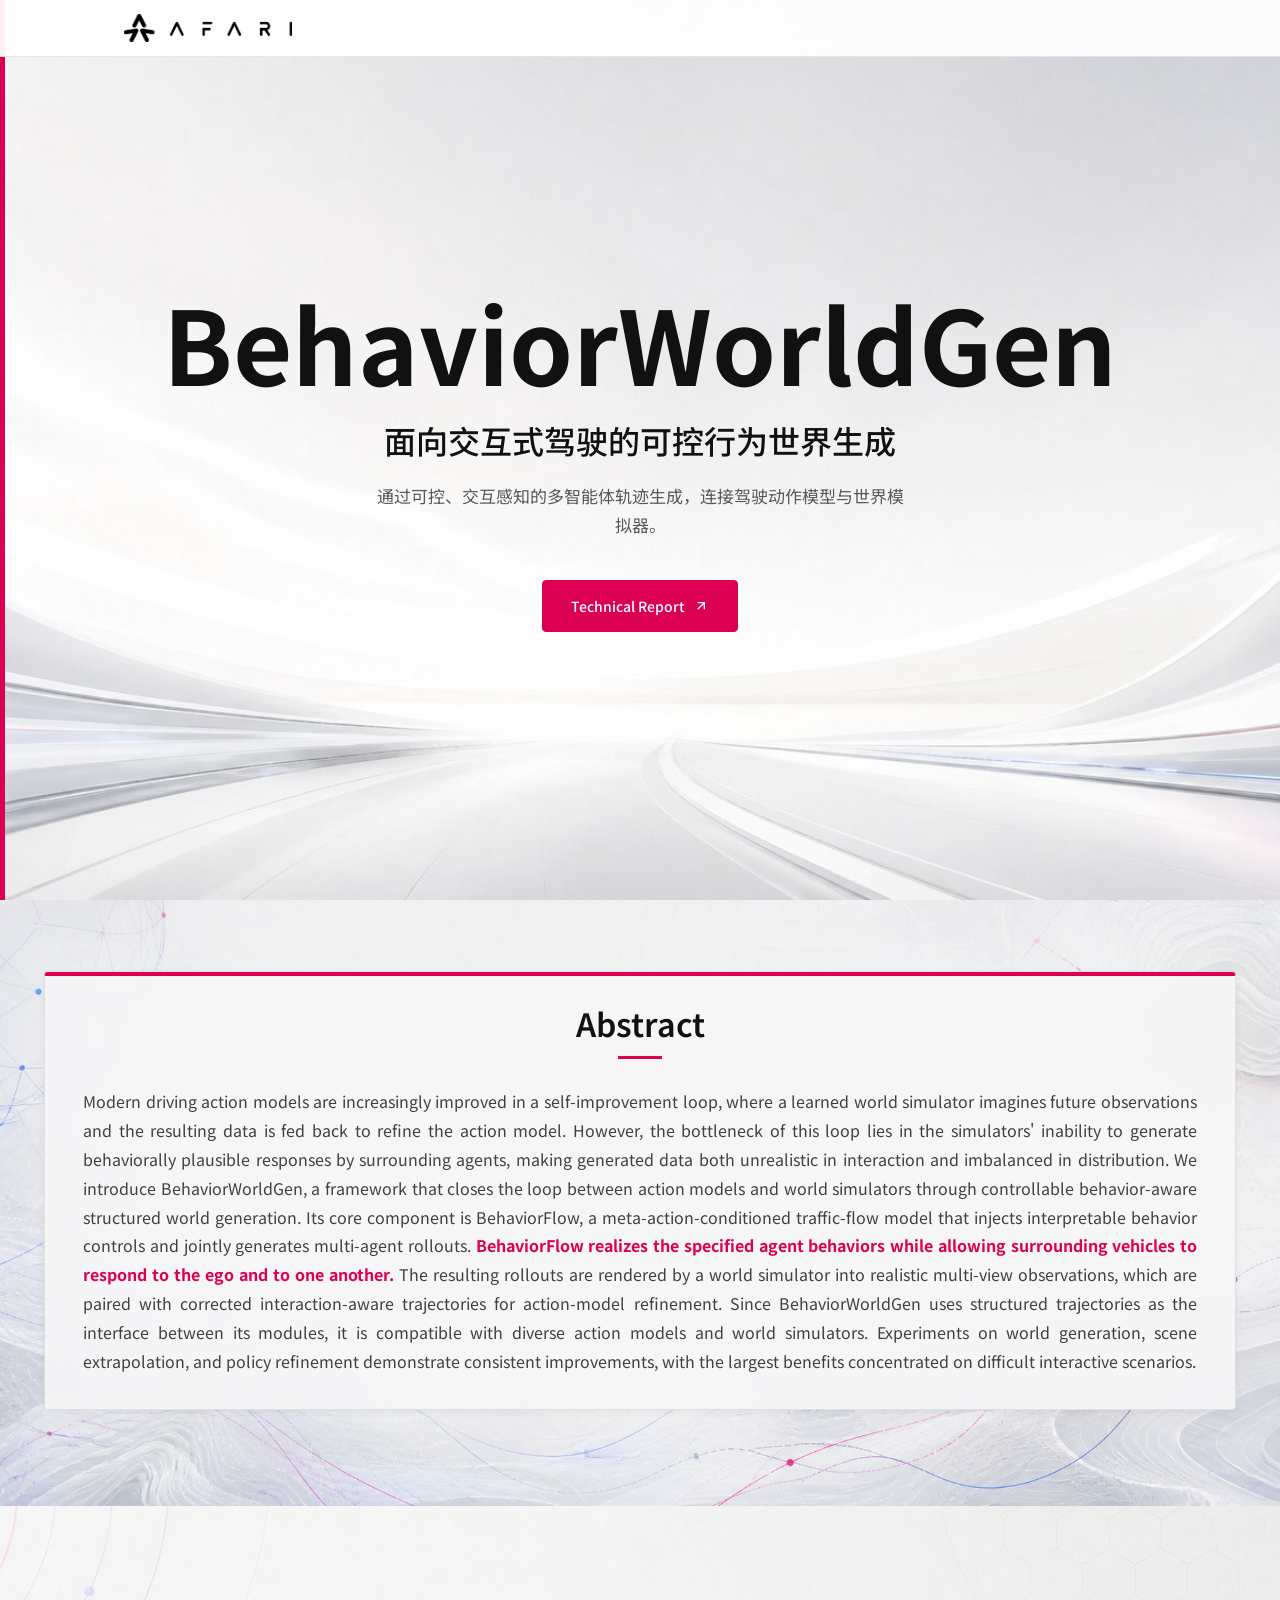
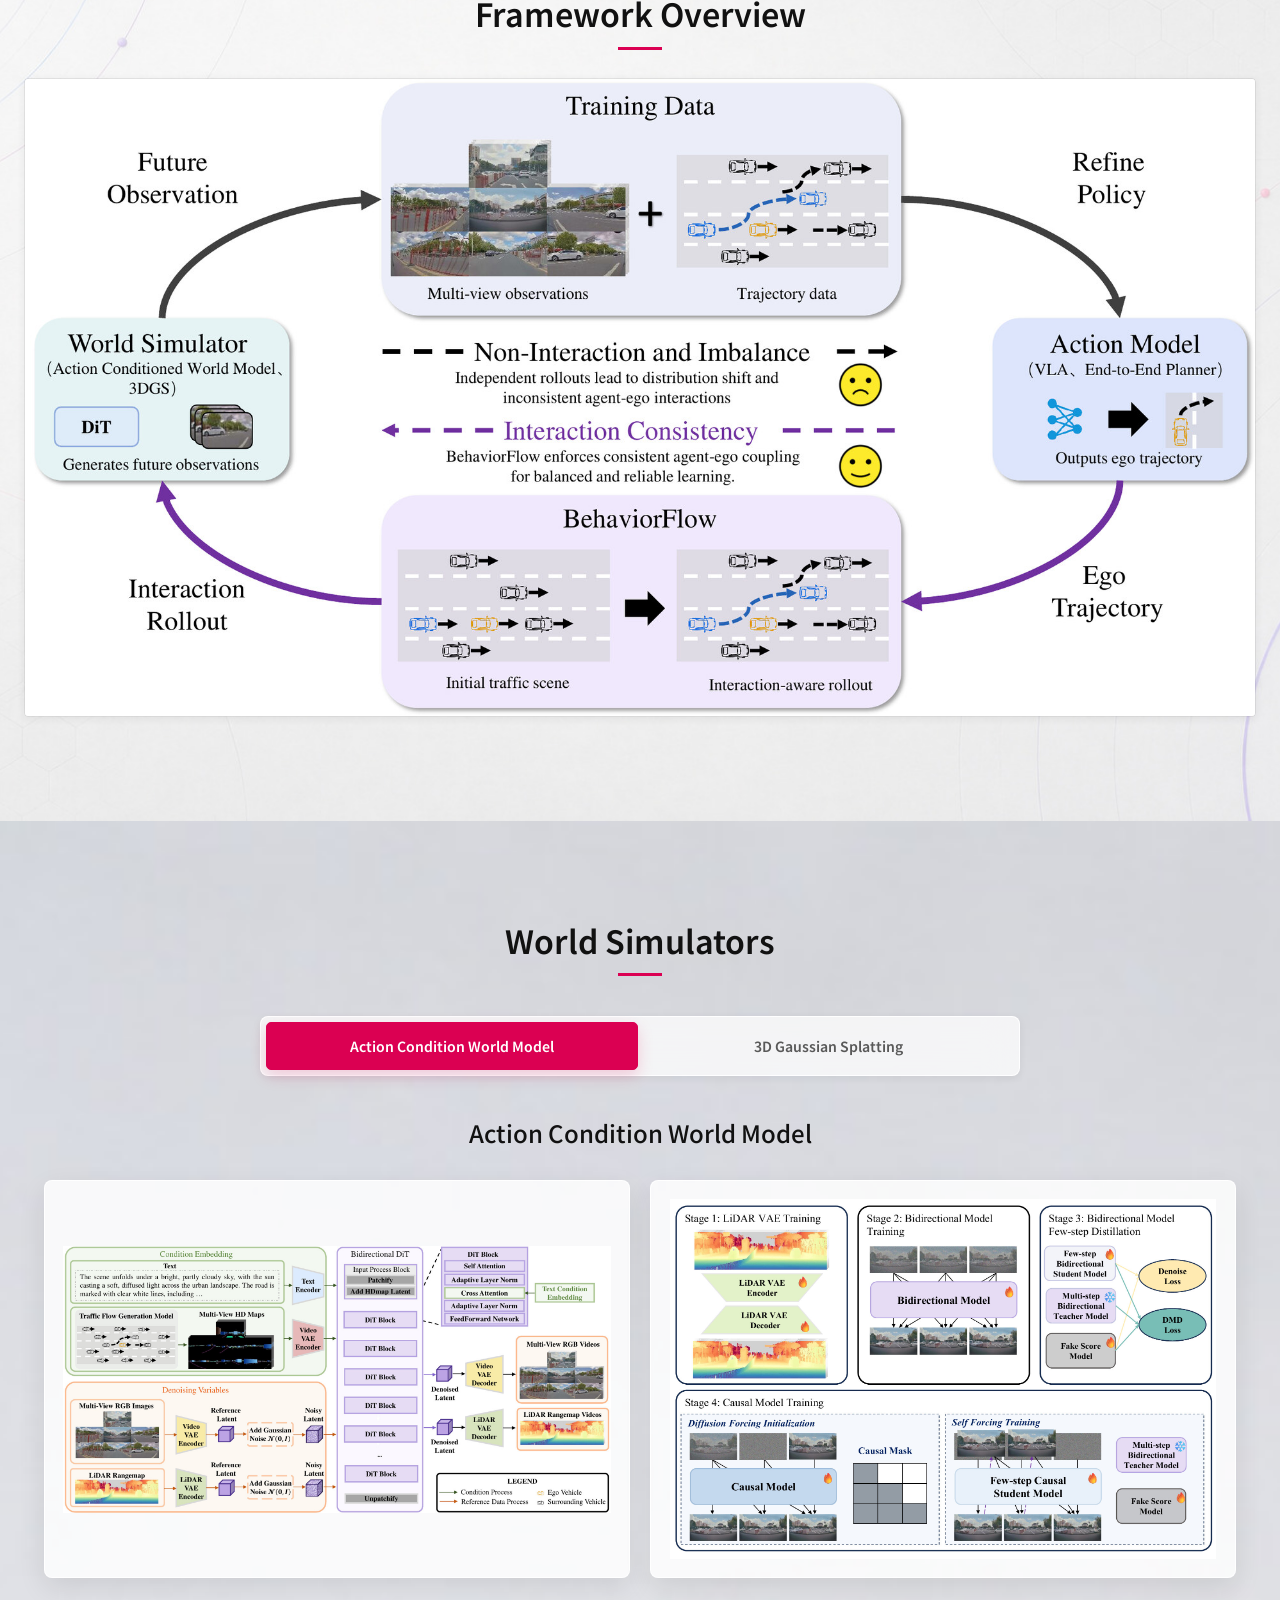
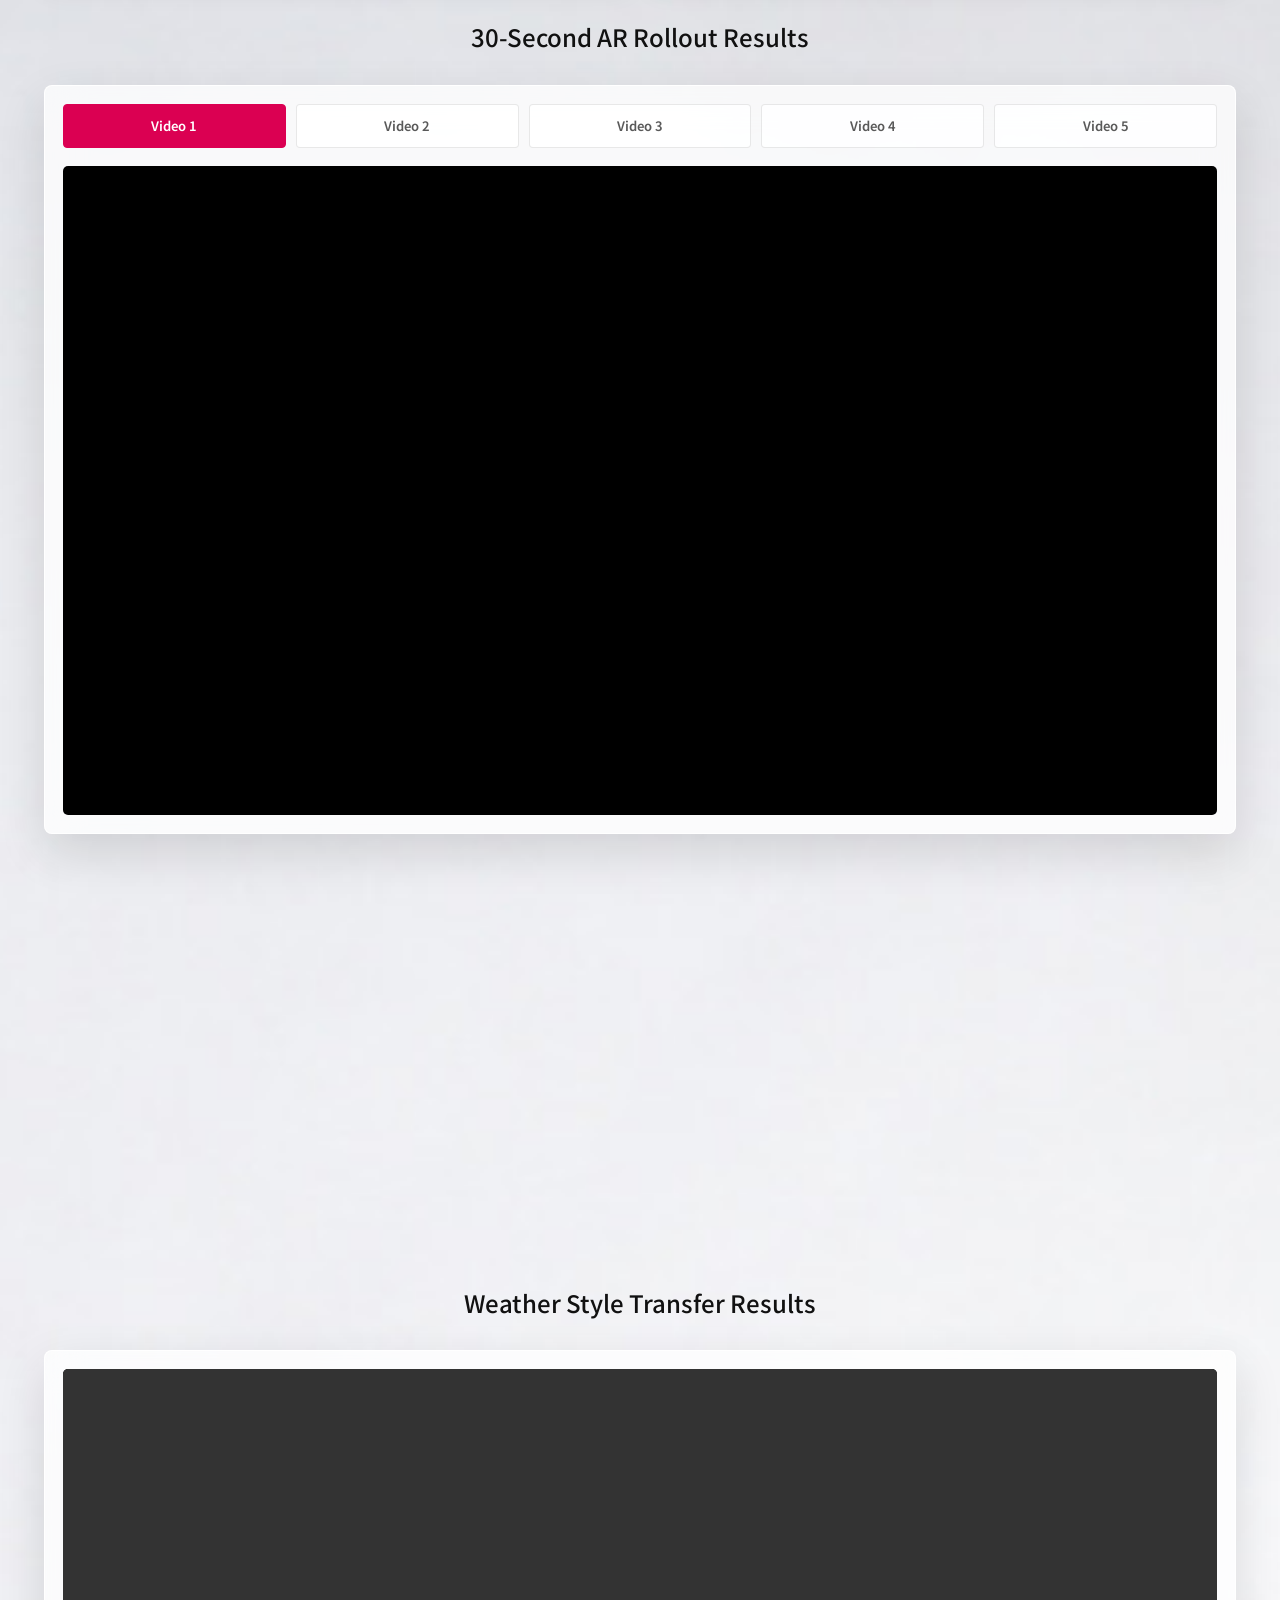
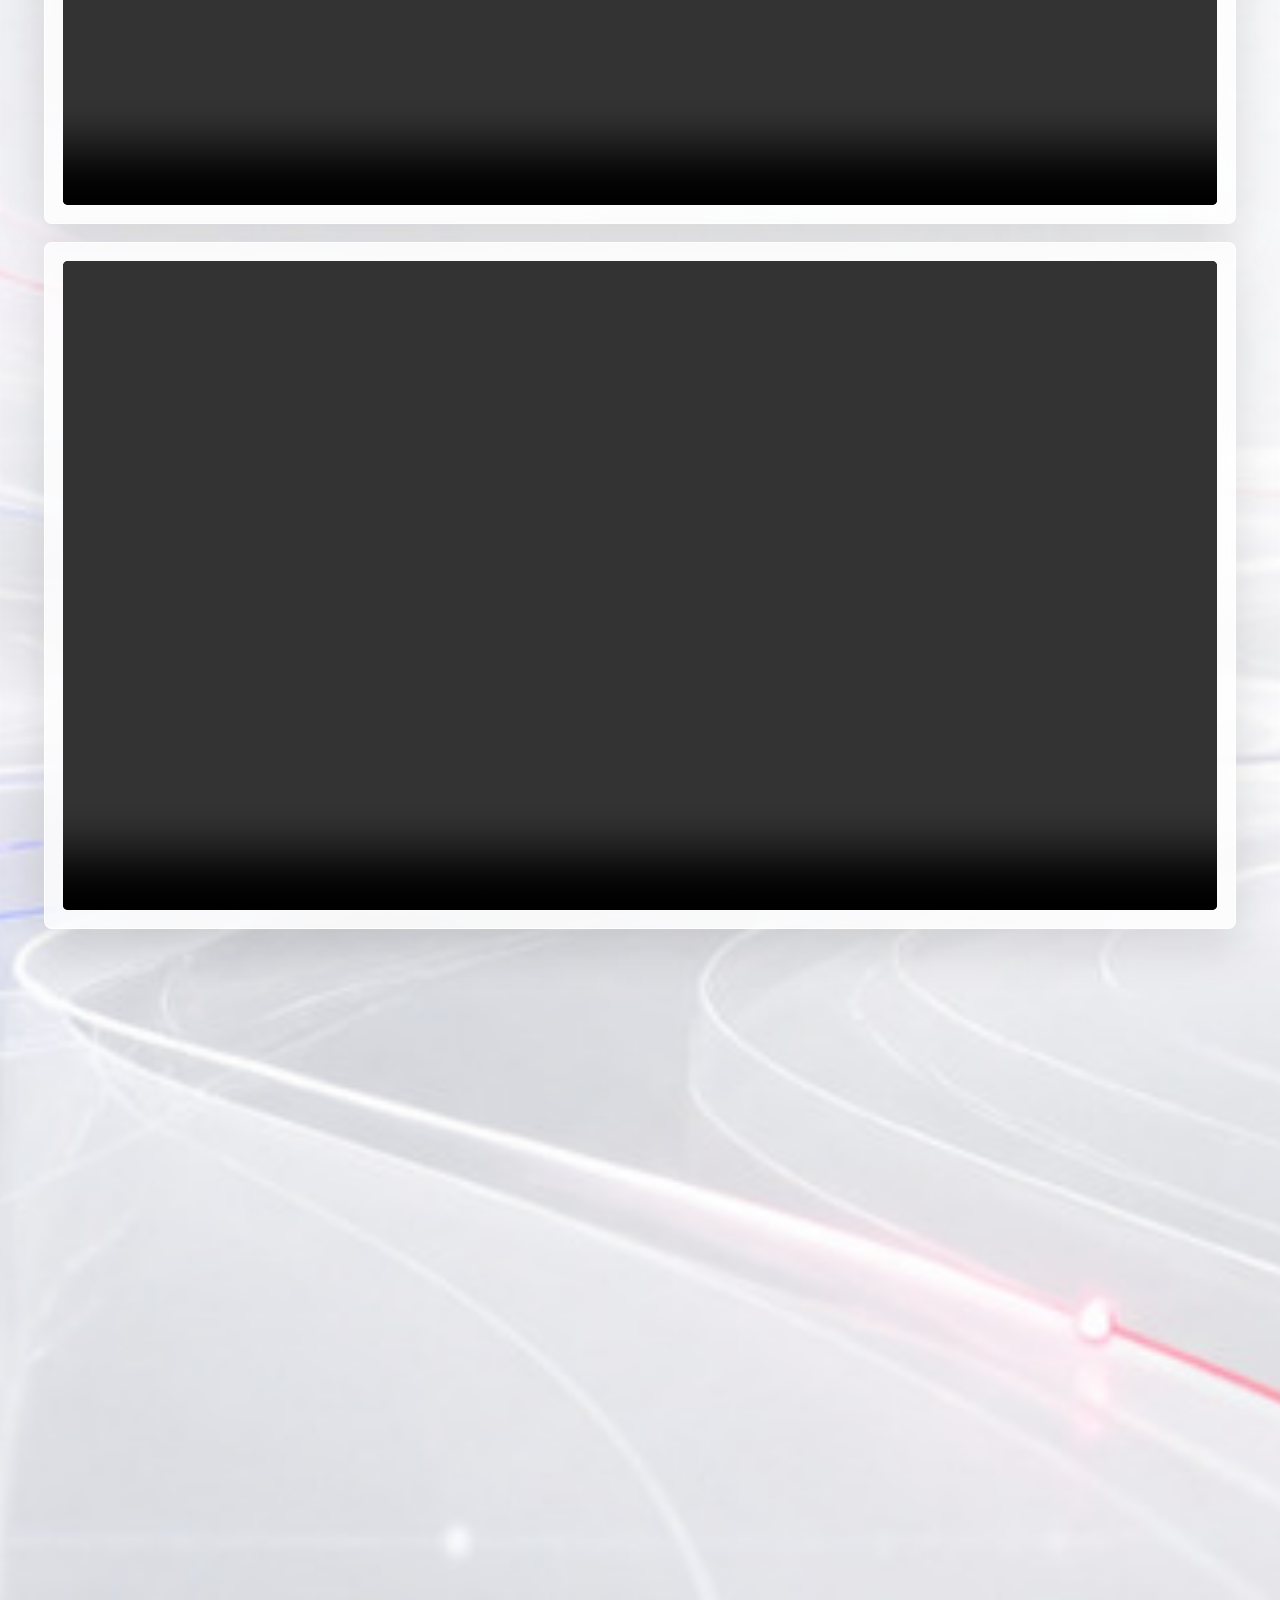
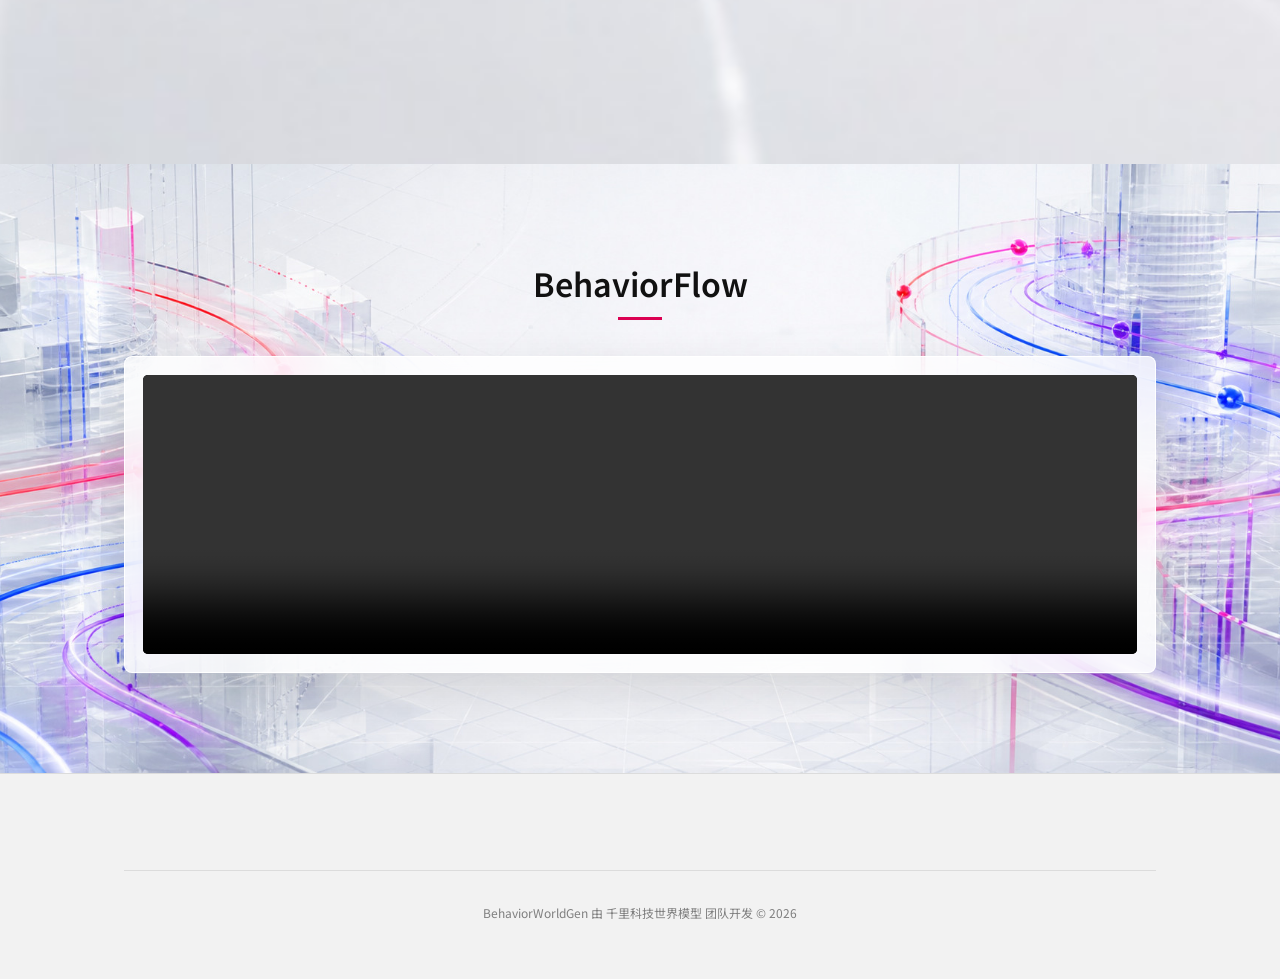
==== index.html @ 7be60e99 "first commit" ====
<!DOCTYPE html>
<html lang="zh-CN">
<head>
    <meta charset="UTF-8">
    <meta name="viewport" content="width=device-width, initial-scale=1.0">
    <title>BehaviorWorldGen - 面向交互式驾驶的可控行为世界生成</title>
    <link rel="icon" type="image/png" href="img/shared/afari-logo.png">
    <link rel="preconnect" href="https://fonts.googleapis.com">
    <link rel="preconnect" href="https://fonts.gstatic.com" crossorigin>
    <link href="https://fonts.googleapis.com/css2?family=Noto+Sans+SC:wght@300;400;500;600;700&family=SF+Pro+Display:wght@300;400;500;600;700&display=swap" rel="stylesheet">
    <link rel="stylesheet" href="css/style.css">
</head>
<body>
    <div data-include="sections/navigation.html"></div>
    <div data-include="sections/behavior-world-gen.html"></div>
    <div data-include="sections/abstract.html"></div>
    <div data-include="sections/framework-overview.html"></div>
    <div data-include="sections/world-simulators.html"></div>
    <div data-include="sections/behavior-flow.html"></div>
    <div data-include="sections/footer.html"></div>

    <script src="js/main.js"></script>
</body>
</html>
---- css/style.css ----
/* ===== CSS Variables ===== */
        :root {
            --bg-primary: #ffffff;
            --bg-secondary: #f7f7f8;
            --bg-tertiary: #f2f2f2;
            --bg-card: #ffffff;
            --bg-elevated: #e7e6e6;
            --text-primary: #111111;
            --text-secondary: #595959;
            --text-tertiary: #7f7f7f;
            --accent: #db0052;
            --accent-light: #fd025c;
            --accent-subtle: rgba(219, 0, 82, 0.09);
            --gradient-accent: linear-gradient(135deg, #db0052 0%, #8305a6 55%, #0052db 100%);
            --gradient-glow: radial-gradient(600px circle at var(--mouse-x, 50%) var(--mouse-y, 50%), rgba(219, 0, 82, 0.07), transparent 42%);
            --border-subtle: rgba(0, 0, 0, 0.09);
            --border-light: rgba(219, 0, 82, 0.32);
            --shadow-sm: 0 2px 8px rgba(0, 0, 0, 0.06);
            --shadow-md: 0 10px 28px rgba(0, 0, 0, 0.09);
            --shadow-lg: 0 18px 48px rgba(0, 0, 0, 0.12);
            --shadow-glow: 0 0 48px rgba(219, 0, 82, 0.1);
            --font-cn: "Microsoft YaHei", "微软雅黑", "Noto Sans SC", "PingFang SC", sans-serif;
            --font-en: "Microsoft YaHei", "微软雅黑", "Noto Sans SC", Arial, sans-serif;
            --ease-out-expo: cubic-bezier(0.16, 1, 0.3, 1);
            --ease-out-quart: cubic-bezier(0.25, 1, 0.5, 1);
        }

        /* ===== Reset & Base ===== */
        *, *::before, *::after {
            margin: 0;
            padding: 0;
            box-sizing: border-box;
        }

        html {
            scroll-behavior: smooth;
            -webkit-font-smoothing: antialiased;
            -moz-osx-font-smoothing: grayscale;
        }

        body {
            font-family: var(--font-cn);
            background: var(--bg-primary);
            color: var(--text-primary);
            line-height: 1.6;
            overflow-x: hidden;
            min-height: 100vh;
        }

        ::selection {
            background: rgba(219, 0, 82, 0.18);
            color: #111111;
        }

        .container {
            max-width: 1080px;
            margin: 0 auto;
            padding: 0 24px;
        }

        /* ===== Typography ===== */
        h1, h2, h3, h4 {
            font-family: var(--font-en);
            font-weight: 600;
            letter-spacing: 0;
        }

        /* ===== Navigation ===== */
        nav {
            position: fixed;
            top: 0;
            left: 0;
            right: 0;
            z-index: 1000;
            padding: 14px 0;
            background: rgba(255, 255, 255, 0.92);
            backdrop-filter: blur(40px) saturate(180%);
            -webkit-backdrop-filter: blur(40px) saturate(180%);
            border-bottom: 1px solid var(--border-subtle);
            transition: all 0.4s var(--ease-out-expo);
        }

        nav .container {
            display: flex;
            justify-content: space-between;
            align-items: center;
        }

        .logo {
            display: flex;
            align-items: center;
        }

        .logo img {
            height: 28px;
            width: auto;
            display: block;
            filter: none;
        }

        .nav-links {
            display: flex;
            gap: 36px;
            list-style: none;
        }

        .nav-links a {
            color: var(--text-secondary);
            text-decoration: none;
            font-size: 13px;
            font-weight: 400;
            transition: all 0.3s ease;
            position: relative;
        }

        .nav-links a::after {
            content: '';
            position: absolute;
            bottom: -4px;
            left: 0;
            width: 0;
            height: 1px;
            background: var(--accent-light);
            transition: width 0.3s var(--ease-out-expo);
        }

        .nav-links a:hover {
            color: var(--text-primary);
        }

        .nav-links a:hover::after {
            width: 100%;
        }

        /* ===== Hero Section ===== */
        .hero {
            min-height: 100vh;
            display: flex;
            flex-direction: column;
            justify-content: center;
            align-items: center;
            text-align: center;
            padding: 100px 24px 80px;
            position: relative;
            overflow: hidden;
            background-color: #f7f7f8;
            background-image: url("../img/background/behavior-world-gen-bg-v2.jpg");
            background-repeat: no-repeat;
            background-position: center center;
            background-size: cover;
        }

        .hero::before {
            content: '';
            position: absolute;
            top: 0;
            left: 0;
            right: 0;
            bottom: 0;
            background: linear-gradient(90deg, #db0052 0 5px, transparent 5px);
            pointer-events: none;
        }

        .hero-content {
            position: relative;
            z-index: 1;
            max-width: min(1180px, 100%);
        }

        .hero-badge {
            display: inline-flex;
            align-items: center;
            gap: 8px;
            padding: 6px 14px;
            background: var(--bg-elevated);
            border: 1px solid var(--border-subtle);
            border-radius: 50px;
            font-size: 12px;
            color: var(--text-secondary);
            margin-bottom: 32px;
            opacity: 0;
            transform: translateY(20px);
            animation: heroFadeIn 0.8s var(--ease-out-expo) 0.1s forwards;
        }

        .hero-badge .dot {
            width: 6px;
            height: 6px;
            background: linear-gradient(135deg, #34c759, #30d158);
            border-radius: 50%;
        }

        .hero h1 {
            font-size: clamp(28px, 8vw, 104px);
            font-weight: 700;
            letter-spacing: 0;
            line-height: 1.05;
            margin-bottom: 20px;
            white-space: nowrap;
            color: #111111;
            opacity: 0;
            transform: translateY(30px);
            animation: heroFadeIn 0.9s var(--ease-out-expo) 0.2s forwards;
        }

        .hero .subtitle {
            font-size: clamp(22px, 4vw, 32px);
            font-weight: 500;
            color: var(--text-primary);
            margin-bottom: 16px;
            opacity: 0;
            transform: translateY(30px);
            animation: heroFadeIn 0.9s var(--ease-out-expo) 0.35s forwards;
        }

        .hero .tagline {
            font-size: 17px;
            color: var(--text-secondary);
            max-width: 540px;
            margin: 0 auto;
            line-height: 1.7;
            opacity: 0;
            transform: translateY(30px);
            animation: heroFadeIn 0.9s var(--ease-out-expo) 0.5s forwards;
        }

        .hero-cta {
            margin-top: 40px;
            opacity: 0;
            transform: translateY(30px);
            animation: heroFadeIn 0.9s var(--ease-out-expo) 0.65s forwards;
        }

        .hero-cta .btn {
            display: inline-flex;
            align-items: center;
            gap: 8px;
            padding: 14px 28px;
            background: var(--accent);
            border: 1px solid var(--accent);
            border-radius: 4px;
            color: white;
            font-size: 14px;
            font-weight: 500;
            text-decoration: none;
            transition: background 0.25s ease, border-color 0.25s ease, transform 0.25s ease;
        }

        .hero-cta .btn:hover {
            background: var(--accent-light);
            border-color: var(--accent-light);
            transform: translateY(-2px);
        }

       

        @keyframes heroFadeIn {
            to {
                opacity: 1;
                transform: translateY(0);
            }
        }

        /* ===== Sections ===== */
        section {
            padding: 100px 0;
            position: relative;
        }

        .section-label {
            display: inline-block;
            font-size: 12px;
            font-weight: 600;
            color: var(--accent);
            text-transform: uppercase;
            letter-spacing: 0.1em;
            margin-bottom: 12px;
        }

        .section-header {
            text-align: center;
            margin-bottom: 64px;
        }

        .section-header h2 {
            font-size: clamp(32px, 5vw, 48px);
            font-weight: 600;
            margin-bottom: 14px;
            letter-spacing: 0;
        }

        .section-header p {
            font-size: 16px;
            color: var(--text-secondary);
            max-width: 600px;
            margin: 0 auto;
        }

        /* ===== Intro Section ===== */
        .intro {
            background-color: #ffffff;
            background-image: url("../img/background/abstract-bg.jpg");
            background-repeat: no-repeat;
            background-position: center center;
            background-size: cover;
        }

        .abstract-section {
            padding: 72px 0 96px;
        }

        .abstract-container {
            max-width: 1240px;
        }

        .abstract-card {
            background: rgba(247, 247, 248, 0.9);
            backdrop-filter: blur(8px);
            -webkit-backdrop-filter: blur(8px);
            border: 1px solid var(--border-subtle);
            border-top: 4px solid var(--accent);
            border-radius: 4px;
            box-shadow: var(--shadow-sm);
            padding: 28px 38px 34px;
        }

        .abstract-card h2 {
            color: var(--text-primary);
            font-size: 32px;
            line-height: 1.2;
            margin-bottom: 28px;
            text-align: center;
        }

        .abstract-card h2::after {
            content: "";
            display: block;
            width: 44px;
            height: 3px;
            margin: 14px auto 0;
            background: var(--accent);
        }

        .abstract-card p {
            color: #404040;
            font-size: 16px;
            line-height: 1.8;
            text-align: justify;
        }

        .abstract-card strong {
            color: var(--accent);
            font-weight: 700;
        }

        .intro-card {
            background: var(--bg-card);
            border: 1px solid var(--border-subtle);
            border-radius: 28px;
            padding: 56px;
            text-align: center;
            position: relative;
            overflow: hidden;
        }

        .intro-card::before {
            content: '';
            position: absolute;
            top: 0;
            left: 0;
            right: 0;
            height: 1px;
            background: linear-gradient(90deg, transparent, rgba(255,255,255,0.1), transparent);
        }

        .intro-card h3 {
            font-size: 26px;
            font-weight: 600;
            margin-bottom: 20px;
            color: var(--text-primary);
        }

        .intro-card p {
            font-size: 17px;
            color: var(--text-secondary);
            line-height: 1.8;
            max-width: 680px;
            margin: 0 auto;
        }

        .intro-visual {
            margin-top: 40px;
            display: flex;
            justify-content: center;
            gap: 12px;
        }

        .intro-dot {
            width: 8px;
            height: 8px;
            border-radius: 50%;
            background: var(--accent);
            opacity: 0.6;
        }

        /* ===== Core Pillars ===== */
        .pillars {
            background: var(--bg-primary);
        }

        .framework-overview {
            background-color: #f2f2f2;
            background-image: url("../img/background/framework-overview-bg.jpg");
            background-repeat: no-repeat;
            background-position: center center;
            background-size: cover;
            padding: 88px 0 104px;
        }

        .framework-container {
            max-width: 1280px;
        }

        .framework-title {
            color: #111111;
            font-size: 32px;
            line-height: 1.2;
            margin-bottom: 28px;
            text-align: center;
        }

        .framework-title::after {
            content: "";
            display: block;
            width: 44px;
            height: 3px;
            margin: 14px auto 0;
            background: var(--accent);
        }

        .framework-figure {
            overflow: hidden;
            border: 1px solid var(--border-subtle);
            border-radius: 4px;
            box-shadow: var(--shadow-sm);
        }

        .framework-figure img {
            display: block;
            width: 100%;
            height: auto;
        }

        .pillars-grid {
            display: grid;
            grid-template-columns: repeat(3, 1fr);
            gap: 24px;
        }

        @media (max-width: 900px) {
            .pillars-grid {
                grid-template-columns: 1fr;
            }
        }

        .pillar-card {
            background: var(--bg-tertiary);
            border: 1px solid var(--border-subtle);
            border-radius: 24px;
            padding: 40px 32px;
            transition: all 0.5s var(--ease-out-expo);
            position: relative;
            overflow: hidden;
        }

        .pillar-card::before {
            content: '';
            position: absolute;
            inset: 0;
            background: var(--gradient-glow);
            opacity: 0;
            transition: opacity 0.5s ease;
        }

        .pillar-card:hover {
            transform: translateY(-6px);
            border-color: var(--border-light);
            box-shadow: var(--shadow-lg);
        }

        .pillar-card:hover::before {
            opacity: 1;
        }

        .pillar-number {
            font-family: var(--font-en);
            font-size: 14px;
            font-weight: 500;
            color: var(--accent);
            margin-bottom: 20px;
            letter-spacing: 0.05em;
        }

        .pillar-card h3 {
            font-size: 22px;
            font-weight: 600;
            margin-bottom: 14px;
            position: relative;
        }

        .pillar-card p {
            font-size: 15px;
            color: var(--text-secondary);
            line-height: 1.7;
            position: relative;
        }

        .pillar-icon {
            width: 48px;
            height: 48px;
            background: var(--accent-subtle);
            border-radius: 14px;
            display: flex;
            align-items: center;
            justify-content: center;
            margin-bottom: 24px;
        }

        .pillar-icon svg {
            width: 24px;
            height: 24px;
            stroke: var(--accent-light);
            fill: none;
            stroke-width: 1.5;
        }

        /* ===== 30-Second AR Rollout Results ===== */
        .rollout-results {
            background-color: #f4f4f6;
            background-image: url("../img/background/world-simulators-bg.jpg");
            background-repeat: no-repeat;
            background-position: center center;
            background-size: cover;
        }

        .rollout-container {
            max-width: 1240px;
        }

        .rollout-results .section-header {
            margin-bottom: 28px;
        }

        .world-simulators-header {
            margin-bottom: 28px;
        }

        .world-simulator-tabs {
            display: grid;
            grid-template-columns: repeat(2, minmax(0, 1fr));
            max-width: 760px;
            margin: 0 auto 38px;
            padding: 5px;
            gap: 5px;
            background: rgba(255, 255, 255, 0.72);
            border: 1px solid rgba(255, 255, 255, 0.92);
            border-radius: 8px;
            box-shadow: var(--shadow-sm);
            backdrop-filter: blur(16px);
            -webkit-backdrop-filter: blur(16px);
        }

        .world-simulator-tab {
            min-height: 48px;
            padding: 12px 18px;
            border: 1px solid transparent;
            border-radius: 5px;
            background: transparent;
            color: var(--text-secondary);
            font: 600 14px/1.3 var(--font-en);
            cursor: pointer;
            transition: color 0.25s ease, background 0.25s ease, border-color 0.25s ease, box-shadow 0.25s ease;
        }

        .world-simulator-tab:hover {
            color: var(--accent);
        }

        .world-simulator-tab.is-active {
            color: #ffffff;
            background: var(--accent);
            border-color: var(--accent);
            box-shadow: 0 6px 16px rgba(219, 0, 82, 0.18);
        }

        .world-simulator-tab:focus-visible {
            outline: 3px solid rgba(219, 0, 82, 0.2);
            outline-offset: 2px;
        }

        .world-simulator-panel[hidden] {
            display: none;
        }

        .gaussian-splatting-placeholder {
            min-height: 420px;
            padding: 48px 24px;
            background: rgba(255, 255, 255, 0.76);
            border: 1px solid rgba(255, 255, 255, 0.92);
            border-radius: 8px;
            box-shadow: var(--shadow-lg);
            backdrop-filter: blur(18px);
            -webkit-backdrop-filter: blur(18px);
        }

        .gaussian-splatting-placeholder h2 {
            color: var(--text-primary);
            font-size: 24px;
            font-weight: 500;
            text-align: center;
            margin-bottom: 28px;
        }

        .gaussian-splatting-showcase {
            padding: 18px;
            background: rgba(255, 255, 255, 0.76);
            border: 1px solid rgba(255, 255, 255, 0.9);
            border-radius: 8px;
            box-shadow: var(--shadow-lg);
        }

        .gaussian-splatting-tabs {
            display: grid;
            grid-template-columns: repeat(2, minmax(0, 1fr));
            gap: 10px;
            margin-bottom: 18px;
        }

        .gaussian-splatting-tab {
            min-height: 44px;
            padding: 10px 14px;
            border: 1px solid var(--border-subtle);
            border-radius: 4px;
            background: rgba(255, 255, 255, 0.86);
            color: var(--text-secondary);
            font: 600 13px/1.2 var(--font-en);
            cursor: pointer;
            transition: color 0.25s ease, background 0.25s ease, border-color 0.25s ease, transform 0.25s ease;
        }

        .gaussian-splatting-tab:hover {
            color: var(--accent);
            border-color: var(--border-light);
            transform: translateY(-1px);
        }

        .gaussian-splatting-tab.is-active {
            color: #ffffff;
            background: var(--accent);
            border-color: var(--accent);
        }

        .gaussian-splatting-tab:focus-visible {
            outline: 3px solid rgba(219, 0, 82, 0.22);
            outline-offset: 2px;
        }

        .gaussian-splatting-player {
            overflow: hidden;
            aspect-ratio: 16 / 9;
            background: #000000;
            border-radius: 5px;
        }

        .gaussian-splatting-player video {
            display: block;
            width: 100%;
            height: 100%;
            object-fit: contain;
        }

        .rollout-results .rollout-section-label {
            color: #111111;
            font-size: 32px;
            line-height: 1.2;
            letter-spacing: 0;
            text-transform: none;
        }

        .rollout-results .rollout-section-label::after {
            content: "";
            display: block;
            width: 44px;
            height: 3px;
            margin: 14px auto 0;
            background: var(--accent);
        }

        .rollout-results .section-header h2 {
            font-size: 24px;
            font-weight: 500;
            margin-bottom: 0;
        }

        .world-framework-grid {
            display: grid;
            grid-template-columns: repeat(2, minmax(0, 1fr));
            gap: 20px;
        }

        .world-framework-item {
            display: flex;
            align-items: center;
            justify-content: center;
            min-height: 360px;
            padding: 18px;
            overflow: hidden;
            background: rgba(255, 255, 255, 0.82);
            border: 1px solid rgba(255, 255, 255, 0.92);
            border-radius: 8px;
            box-shadow: var(--shadow-md);
            transition: transform 0.3s var(--ease-out-expo), box-shadow 0.3s ease;
        }

        .world-framework-item:hover {
            transform: translateY(-3px);
            box-shadow: var(--shadow-lg);
        }

        .world-framework-item img {
            display: block;
            width: 100%;
            height: 100%;
            max-height: 360px;
            object-fit: contain;
        }

        .rollout-results-header {
            margin-top: 40px;
        }

        .rollout-showcase {
            padding: 18px;
            background: rgba(255, 255, 255, 0.76);
            border: 1px solid rgba(255, 255, 255, 0.9);
            border-radius: 8px;
            box-shadow: var(--shadow-lg);
            backdrop-filter: blur(18px);
            -webkit-backdrop-filter: blur(18px);
        }

        .rollout-tabs {
            display: grid;
            grid-template-columns: repeat(5, 1fr);
            gap: 10px;
            margin-bottom: 18px;
        }

        .rollout-tab {
            min-height: 44px;
            padding: 10px 14px;
            border: 1px solid var(--border-subtle);
            border-radius: 4px;
            background: rgba(255, 255, 255, 0.86);
            color: var(--text-secondary);
            font: 600 13px/1.2 var(--font-en);
            cursor: pointer;
            transition: color 0.25s ease, background 0.25s ease, border-color 0.25s ease, transform 0.25s ease;
        }

        .rollout-tab:hover {
            color: var(--accent);
            border-color: var(--border-light);
            transform: translateY(-1px);
        }

        .rollout-tab.is-active {
            color: #ffffff;
            background: var(--accent);
            border-color: var(--accent);
        }

        .rollout-tab:focus-visible {
            outline: 3px solid rgba(219, 0, 82, 0.22);
            outline-offset: 2px;
        }

        .rollout-player {
            overflow: hidden;
            aspect-ratio: 16 / 9;
            background: #000000;
            border-radius: 5px;
        }

        .rollout-player video {
            display: block;
            width: 100%;
            height: 100%;
            object-fit: contain;
        }

        .style-transfer-header,
        .animal-rollout-header,
        .lidar-generation-header {
            margin-top: 40px;
        }

        .style-transfer-showcase,
        .animal-rollout-showcase,
        .lidar-generation-showcase {
            padding: 18px;
            background: rgba(255, 255, 255, 0.76);
            border: 1px solid rgba(255, 255, 255, 0.9);
            border-radius: 8px;
            box-shadow: var(--shadow-lg);
            backdrop-filter: blur(18px);
            -webkit-backdrop-filter: blur(18px);
        }

        .animal-rollout-layout {
            display: grid;
            grid-template-columns: 92px minmax(0, 1fr);
            gap: 12px;
            align-items: stretch;
        }

        .animal-row-labels {
            display: grid;
            grid-template-rows: repeat(4, 1fr);
            overflow: hidden;
            border: 1px solid var(--border-subtle);
            border-radius: 5px;
            background: rgba(255, 255, 255, 0.82);
        }

        .animal-row-labels span {
            display: flex;
            align-items: center;
            justify-content: center;
            padding: 8px;
            color: var(--text-primary);
            font: 600 13px/1.2 var(--font-en);
            text-align: center;
        }

        .animal-row-labels span + span {
            border-top: 1px solid var(--border-subtle);
        }

        .style-transfer-player,
        .animal-rollout-player {
            overflow: hidden;
            aspect-ratio: 16 / 9;
            background: #000000;
            border-radius: 5px;
        }

        .style-transfer-player {
            aspect-ratio: 45 / 17;
        }

        .fog-transfer-showcase {
            margin-top: 18px;
        }

        .fog-transfer-player {
            overflow: hidden;
            aspect-ratio: 16 / 9;
            background: #000000;
            border-radius: 5px;
        }

        .style-transfer-player video,
        .fog-transfer-player video,
        .animal-rollout-player video {
            display: block;
            width: 100%;
            height: 100%;
            object-fit: contain;
        }

        .lidar-generation-grid {
            display: grid;
            grid-template-columns: repeat(2, minmax(0, 1fr));
            gap: 14px;
        }

        .lidar-generation-grid img {
            display: block;
            width: 100%;
            height: auto;
            border-radius: 5px;
        }

        @media (max-width: 640px) {
            .rollout-showcase {
                padding: 10px;
            }

            .gaussian-splatting-placeholder {
                padding: 28px 12px;
            }

            .gaussian-splatting-showcase {
                padding: 10px;
            }

            .style-transfer-showcase,
            .animal-rollout-showcase,
            .lidar-generation-showcase {
                padding: 10px;
            }

            .animal-rollout-layout {
                grid-template-columns: 68px minmax(0, 1fr);
                gap: 7px;
            }

            .animal-row-labels span {
                padding: 4px;
                font-size: 10px;
            }

            .world-framework-grid,
            .lidar-generation-grid {
                grid-template-columns: 1fr;
            }

            .world-framework-item {
                min-height: 0;
            }

            .world-simulator-tabs {
                grid-template-columns: 1fr;
            }

            .world-simulator-tab {
                min-height: 44px;
                font-size: 13px;
            }

            .rollout-tabs {
                grid-template-columns: repeat(5, minmax(74px, 1fr));
                overflow-x: auto;
                padding-bottom: 4px;
            }
        }

        /* ===== BehaviorFlow Section ===== */
        .behavior-flow {
            min-height: 520px;
            background-color: #f4f5f8;
            background-image: url("../img/background/BehaviorFlow-bg.jpg");
            background-repeat: no-repeat;
            background-position: center center;
            background-size: cover;
        }

        .behavior-flow-title {
            color: #111111;
            font-size: 32px;
            line-height: 1.2;
            text-align: center;
        }

        .behavior-flow-title::after {
            content: "";
            display: block;
            width: 44px;
            height: 3px;
            margin: 14px auto 0;
            background: var(--accent);
        }

        .behavior-flow-video-card {
            margin-top: 36px;
            padding: 18px;
            background: rgba(255, 255, 255, 0.78);
            border: 1px solid rgba(255, 255, 255, 0.92);
            border-radius: 8px;
            box-shadow: var(--shadow-lg);
            backdrop-filter: blur(18px);
            -webkit-backdrop-filter: blur(18px);
        }

        .behavior-flow-player {
            overflow: hidden;
            aspect-ratio: 32 / 9;
            background: #000000;
            border-radius: 5px;
        }

        .behavior-flow-player video {
            display: block;
            width: 100%;
            height: 100%;
            object-fit: contain;
        }

        @media (max-width: 768px) {
            .behavior-flow {
                min-height: 360px;
            }

            .behavior-flow-title {
                font-size: 28px;
            }

            .behavior-flow-video-card {
                padding: 10px;
            }
        }

        /* ===== Architecture Section ===== */
        .architecture {
            background: var(--bg-secondary);
        }

        .arch-container {
            background: var(--bg-card);
            border: 1px solid var(--border-subtle);
            border-radius: 28px;
            padding: 56px;
            position: relative;
            overflow: hidden;
        }

        .arch-flow {
            display: flex;
            align-items: center;
            justify-content: center;
            gap: 20px;
            flex-wrap: wrap;
        }

        .arch-block {
            padding: 28px 36px;
            background: var(--bg-tertiary);
            border: 1px solid var(--border-subtle);
            border-radius: 18px;
            text-align: center;
            transition: all 0.4s var(--ease-out-expo);
            min-width: 160px;
        }

        .arch-block:hover {
            border-color: var(--accent);
            transform: translateY(-4px);
            box-shadow: var(--shadow-md);
        }

        .arch-block.input { border-top: 3px solid #34c759; }
        .arch-block.process { border-top: 3px solid var(--accent); }
        .arch-block.output { border-top: 3px solid #ff9f0a; }

        .arch-block h4 {
            font-size: 11px;
            font-weight: 600;
            color: var(--text-tertiary);
            text-transform: uppercase;
            letter-spacing: 0.1em;
            margin-bottom: 10px;
        }

        .arch-block p {
            font-size: 15px;
            font-weight: 500;
            color: var(--text-primary);
            line-height: 1.5;
        }

        .arch-arrow {
            font-size: 20px;
            color: var(--text-tertiary);
        }

        .arch-note {
            margin-top: 44px;
            padding: 24px 32px;
            background: var(--bg-tertiary);
            border-radius: 16px;
            text-align: center;
            border: 1px solid var(--border-subtle);
        }

        .arch-note p {
            color: var(--text-secondary);
            font-size: 15px;
            line-height: 1.7;
        }

        /* ===== Data Section ===== */
        .data {
            background-color: var(--bg-primary);
            background-repeat: no-repeat;
            background-position: center center;
            background-size: cover;
        }

        .data-grid {
display: grid;
            grid-template-columns: 1fr 1.2fr;
            gap: 32px;
            align-items: start;
        }

        @media (max-width: 800px) {
            .data-grid {
                grid-template-columns: 1fr;
            }
        }

        .camera-card {
            background: var(--bg-tertiary);
            border: 1px solid var(--border-subtle);
            border-radius: 24px;
            padding: 40px;
            text-align: center;
        }

        .camera-visual {
            position: relative;
            width: 220px;
            height: 220px;
            margin: 0 auto 28px;
        }

        .camera-center {
            position: absolute;
            top: 50%;
            left: 50%;
            transform: translate(-50%, -50%);
            width: 50px;
            height: 50px;
            background: var(--gradient-accent);
            border-radius: 50%;
            box-shadow: 0 0 40px rgba(10, 132, 255, 0.4);
        }

        .camera-point {
            position: absolute;
            width: 16px;
            height: 16px;
            background: linear-gradient(135deg, #34c759, #30d158);
            border-radius: 50%;
            border: 3px solid var(--bg-tertiary);
            box-shadow: 0 0 12px rgba(52, 199, 89, 0.4);
        }

        .camera-point.front { top: 8%; left: 50%; transform: translateX(-50%); }
        .camera-point.front-left { top: 22%; left: 12%; }
        .camera-point.front-right { top: 22%; right: 12%; }
        .camera-point.side-left { top: 50%; left: 2%; transform: translateY(-50%); }
        .camera-point.side-right { top: 50%; right: 2%; transform: translateY(-50%); }
        .camera-point.rear-left { bottom: 22%; left: 12%; }
        .camera-point.rear-right { bottom: 22%; right: 12%; }

        .camera-label {
            font-size: 11px;
            color: var(--text-tertiary);
            position: absolute;
        }

        .camera-label.front { top: 2%; left: 50%; transform: translateX(-50%); }
        .camera-label.front-left { top: 16%; left: 6%; }
        .camera-label.front-right { top: 16%; right: 6%; }
        .camera-label.side-left { top: 50%; left: -4%; transform: translateY(-50%); }
        .camera-label.side-right { top: 50%; right: -4%; transform: translateY(-50%); }
        .camera-label.rear-left { bottom: 16%; left: 6%; }
        .camera-label.rear-right { bottom: 16%; right: 6%; }

        .camera-desc {
            font-size: 14px;
            color: var(--text-secondary);
        }

        .stats-container {
            display: flex;
            flex-direction: column;
            gap: 16px;
        }

        .stat-row {
            background: var(--bg-tertiary);
            border: 1px solid var(--border-subtle);
            border-radius: 16px;
            padding: 20px 24px;
            display: flex;
            align-items: center;
            gap: 20px;
            transition: all 0.3s ease;
        }

        .stat-row:hover {
            border-color: var(--border-light);
            transform: translateX(4px);
        }

        .stat-label {
            min-width: 140px;
            font-size: 14px;
            color: var(--text-secondary);
        }

        .stat-bar {
            flex: 1;
            height: 8px;
            background: var(--bg-elevated);
            border-radius: 4px;
            overflow: hidden;
        }

        .stat-fill {
            height: 100%;
            border-radius: 4px;
            transition: width 1.2s var(--ease-out-expo);
        }

        .stat-fill.green { background: linear-gradient(90deg, #34c759, #30d158); }
        .stat-fill.blue { background: linear-gradient(90deg, #0052db, #477de0); }
        .stat-fill.orange { background: linear-gradient(90deg, #ff9f0a, #ffb340); }
        .stat-fill.red { background: linear-gradient(90deg, #ff453a, #ff6961); }

        .stat-value {
            min-width: 50px;
            text-align: right;
            font-size: 14px;
            font-weight: 600;
            font-family: var(--font-en);
        }

        /* ===== Demo Section ===== */
        .demos {
            background: var(--bg-secondary);
        }

        .demo-grid {
            display: grid;
            grid-template-columns: repeat(2, 1fr);
            gap: 28px;
        }

        @media (max-width: 768px) {
            .demo-grid {
                grid-template-columns: 1fr;
            }
        }

        .demo-card {
            background: var(--bg-card);
            border: 1px solid var(--border-subtle);
            border-radius: 6px;
            overflow: hidden;
            transition: all 0.5s var(--ease-out-expo);
        }

        .demo-card:hover {
            transform: translateY(-6px);
            box-shadow: var(--shadow-lg);
            border-color: var(--border-light);
        }

        .demo-video {
            aspect-ratio: 16/9;
            background: var(--bg-primary);
            display: flex;
            align-items: center;
            justify-content: center;
            position: relative;
            cursor: pointer;
            overflow: hidden;
        }

        .demo-video::after {
            content: '';
            position: absolute;
            inset: 0;
            border-bottom: 1px solid var(--border-subtle);
        }

        .video-placeholder {
            display: flex;
            flex-direction: column;
            align-items: center;
            gap: 14px;
            color: var(--text-tertiary);
            transition: all 0.3s ease;
        }

        .demo-card:hover .video-placeholder {
            color: var(--text-secondary);
        }

        .play-btn {
            width: 56px;
            height: 56px;
            background: var(--bg-elevated);
            border: 1px solid var(--border-subtle);
            border-radius: 50%;
            display: flex;
            align-items: center;
            justify-content: center;
            transition: all 0.4s var(--ease-out-expo);
        }

        .demo-card:hover .play-btn {
            background: var(--accent);
            border-color: var(--accent);
            transform: scale(1.1);
        }

        .play-btn svg {
            width: 20px;
            height: 20px;
            fill: var(--text-secondary);
            margin-left: 2px;
            transition: fill 0.3s ease;
        }

        .demo-card:hover .play-btn svg {
            fill: white;
        }

        .video-hint {
            font-size: 12px;
        }

        .demo-info {
            padding: 28px;
        }

        .demo-tag {
            display: inline-block;
            padding: 5px 10px;
            background: var(--accent-subtle);
            color: var(--accent-light);
            border-radius: 3px;
            font-size: 11px;
            font-weight: 600;
            margin-bottom: 14px;
        }

        .demo-info h3 {
            font-size: 20px;
            font-weight: 600;
            margin-bottom: 10px;
        }

        .demo-info p {
            font-size: 14px;
            color: var(--text-secondary);
            line-height: 1.6;
        }

        /* ===== Custom Video Player ===== */
        .video-wrapper {
            position: relative;
            overflow: hidden;
            background: #000;
            cursor: pointer;
            -webkit-user-select: none;
            user-select: none;
        }

        .video-wrapper video {
            display: block;
            width: 100%;
            pointer-events: none;
        }

        .video-ctrl-bar {
            position: absolute;
            bottom: 0;
            left: 0;
            right: 0;
            padding: 40px 18px 14px;
            background: linear-gradient(to top, rgba(0,0,0,0.65) 0%, transparent 100%);
            display: flex;
            align-items: center;
            gap: 10px;
            opacity: 0;
            transition: opacity 0.35s ease;
        }

        .video-wrapper:hover .video-ctrl-bar,
        .video-wrapper.is-paused .video-ctrl-bar {
            opacity: 1;
        }

        .v-btn {
            width: 34px;
            height: 34px;
            background: rgba(255, 255, 255, 0.14);
            backdrop-filter: blur(10px);
            -webkit-backdrop-filter: blur(10px);
            border: 1px solid rgba(255, 255, 255, 0.22);
            border-radius: 50%;
            display: flex;
            align-items: center;
            justify-content: center;
            cursor: pointer;
            transition: background 0.2s ease, transform 0.2s ease;
            flex-shrink: 0;
        }

        .v-btn:hover {
            background: rgba(255, 255, 255, 0.26);
            transform: scale(1.1);
        }

        .v-btn svg {
            width: 13px;
            height: 13px;
            fill: rgba(255, 255, 255, 0.92);
        }

        .v-btn .v-icon-play {
            margin-left: 2px;
        }

        .v-status {
            font-size: 11px;
            color: rgba(255, 255, 255, 0.6);
            font-family: var(--font-en);
            letter-spacing: 0.04em;
        }

        /* ===== Summary Section ===== */
        .summary {
            background: var(--bg-primary);
            text-align: center;
        }

        .summary-card {
            background: #fff7fa;
            border: 1px solid var(--border-subtle);
            border-top: 4px solid var(--accent);
            border-radius: 4px;
            padding: 72px;
            max-width: 800px;
            margin: 0 auto;
            position: relative;
            overflow: hidden;
        }

        .summary-card::before {
            content: '';
            position: absolute;
            top: -200px;
            left: -200px;
            width: 500px;
            height: 500px;
            background: radial-gradient(circle, rgba(219, 0, 82, 0.08) 0%, transparent 70%);
            pointer-events: none;
        }

        .summary-card h2 {
            font-size: 32px;
            font-weight: 600;
            margin-bottom: 20px;
            position: relative;
        }

        .summary-card p {
            font-size: 16px;
            color: var(--text-secondary);
            line-height: 1.8;
            max-width: 620px;
            margin: 0 auto 36px;
            position: relative;
        }

        .summary-features {
            display: flex;
            justify-content: center;
            gap: 32px;
            flex-wrap: wrap;
            position: relative;
        }

        .summary-feature {
            display: flex;
            align-items: center;
            gap: 8px;
            font-size: 13px;
            color: var(--text-secondary);
        }

        .summary-feature svg {
            width: 18px;
            height: 18px;
            stroke: var(--accent);
            fill: none;
        }

        /* ===== Footer ===== */
        footer {
            background: #f2f2f2;
            padding: 56px 0;
            border-top: 1px solid var(--border-subtle);
        }

        .footer-links {
            display: flex;
            justify-content: center;
            gap: 16px;
            flex-wrap: wrap;
        }

        .footer-link {
            display: inline-flex;
            align-items: center;
            gap: 8px;
            padding: 12px 24px;
            background: var(--bg-tertiary);
            border: 1px solid var(--border-subtle);
            border-radius: 4px;
            color: var(--text-secondary);
            text-decoration: none;
            font-size: 13px;
            font-weight: 500;
            transition: all 0.4s var(--ease-out-expo);
        }

        .footer-link:hover {
            background: var(--accent);
            border-color: var(--accent);
            color: white;
            transform: translateY(-2px);
        }

        .footer-link svg {
            width: 16px;
            height: 16px;
            fill: currentColor;
        }

        .footer-copy {
            text-align: center;
            margin-top: 40px;
            padding-top: 32px;
            border-top: 1px solid var(--border-subtle);
            font-size: 12px;
            color: var(--text-tertiary);
        }

        /* ===== Scroll Animations ===== */
        .reveal {
            opacity: 0;
            transform: translateY(40px);
            transition: all 0.8s var(--ease-out-expo);
        }

        .reveal.visible {
            opacity: 1;
            transform: translateY(0);
        }

        /* ===== Responsive ===== */
        @media (max-width: 768px) {
            .nav-links {
                display: none;
            }

            section {
                padding: 72px 0;
            }

            .intro-card,
            .abstract-card,
            .arch-container,
            .summary-card {
                padding: 40px 24px;
            }

            .abstract-card h2 {
                font-size: 28px;
                margin-bottom: 22px;
            }

            .framework-title {
                font-size: 28px;
            }

            .rollout-results .rollout-section-label {
                font-size: 28px;
            }

            .rollout-results .section-header h2 {
                font-size: 20px;
            }

            .abstract-card p {
                font-size: 15px;
                text-align: left;
            }

            .arch-flow {
                flex-direction: column;
            }

            .arch-arrow {
                transform: rotate(90deg);
            }

            .summary-features {
                flex-direction: column;
                align-items: center;
            }
        }


        /* ===== Smooth Scroll ===== */
        html {
            scroll-padding-top: 80px;
        }
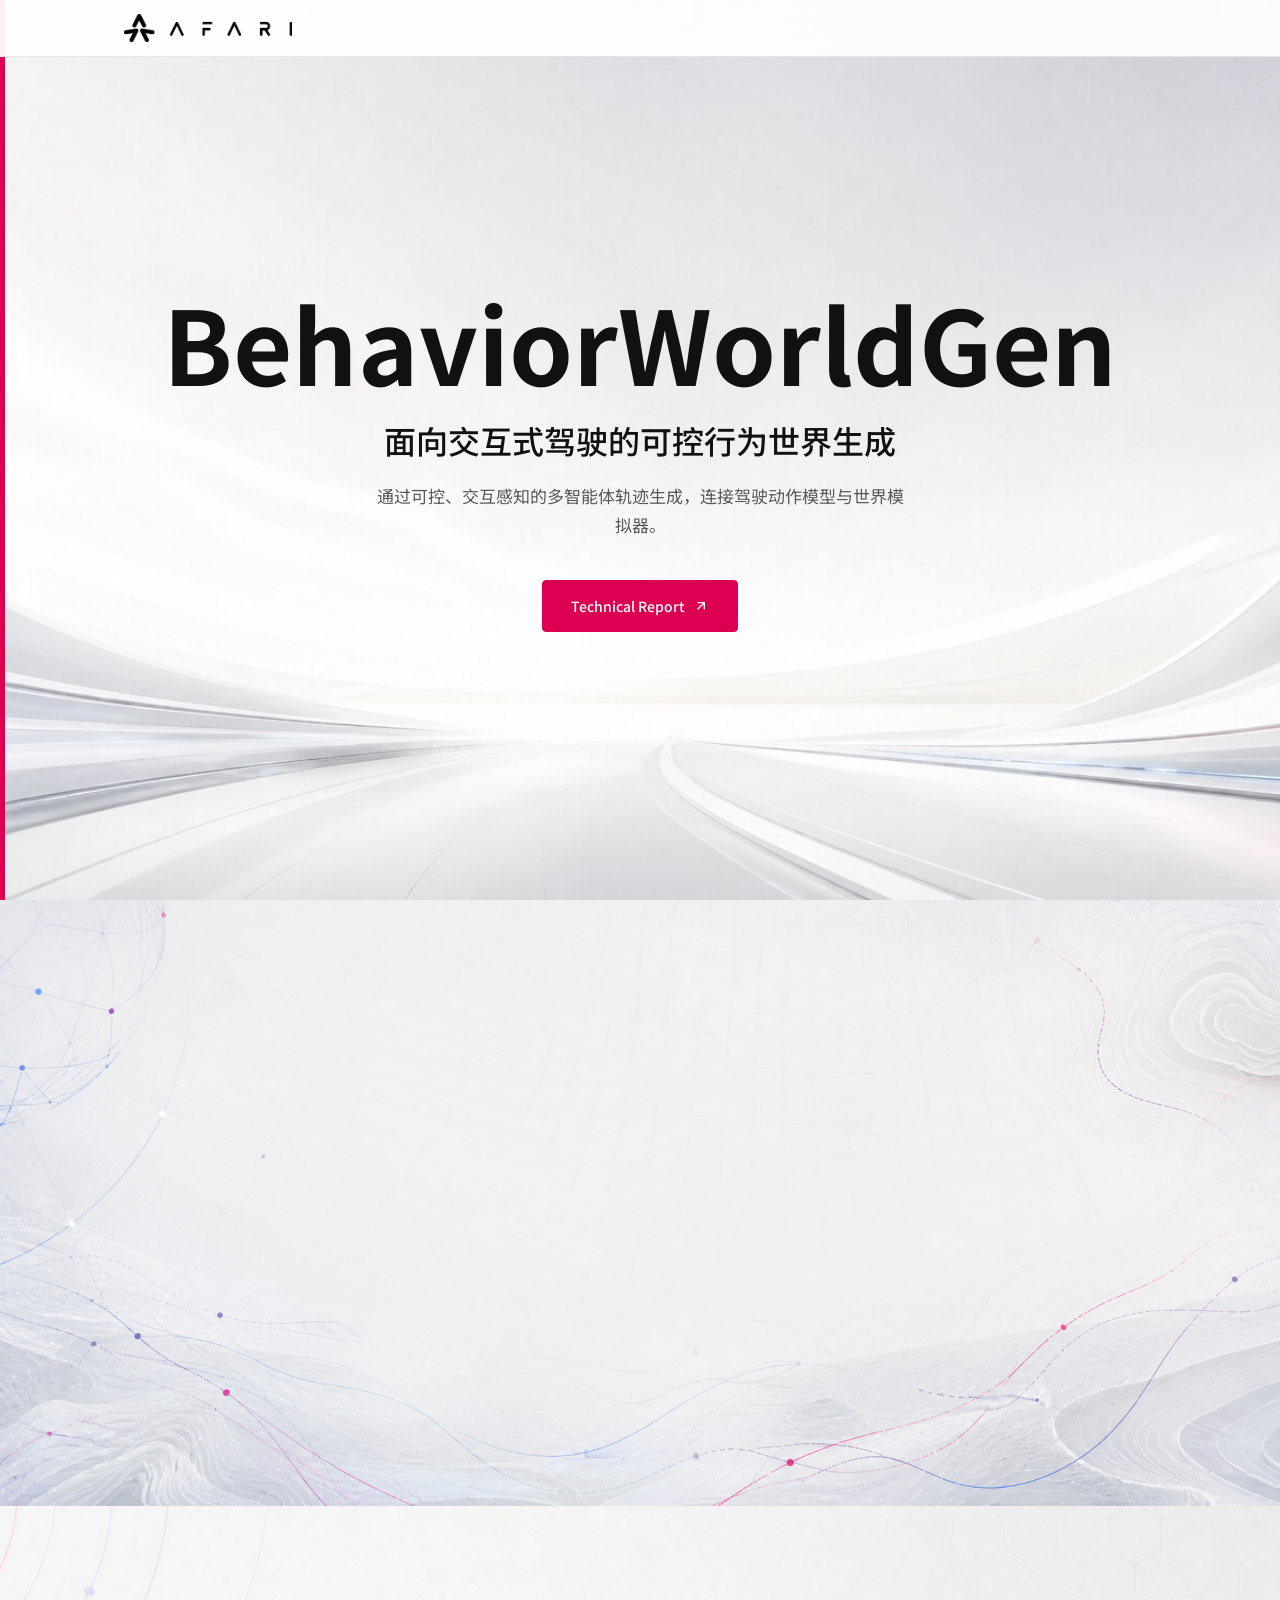
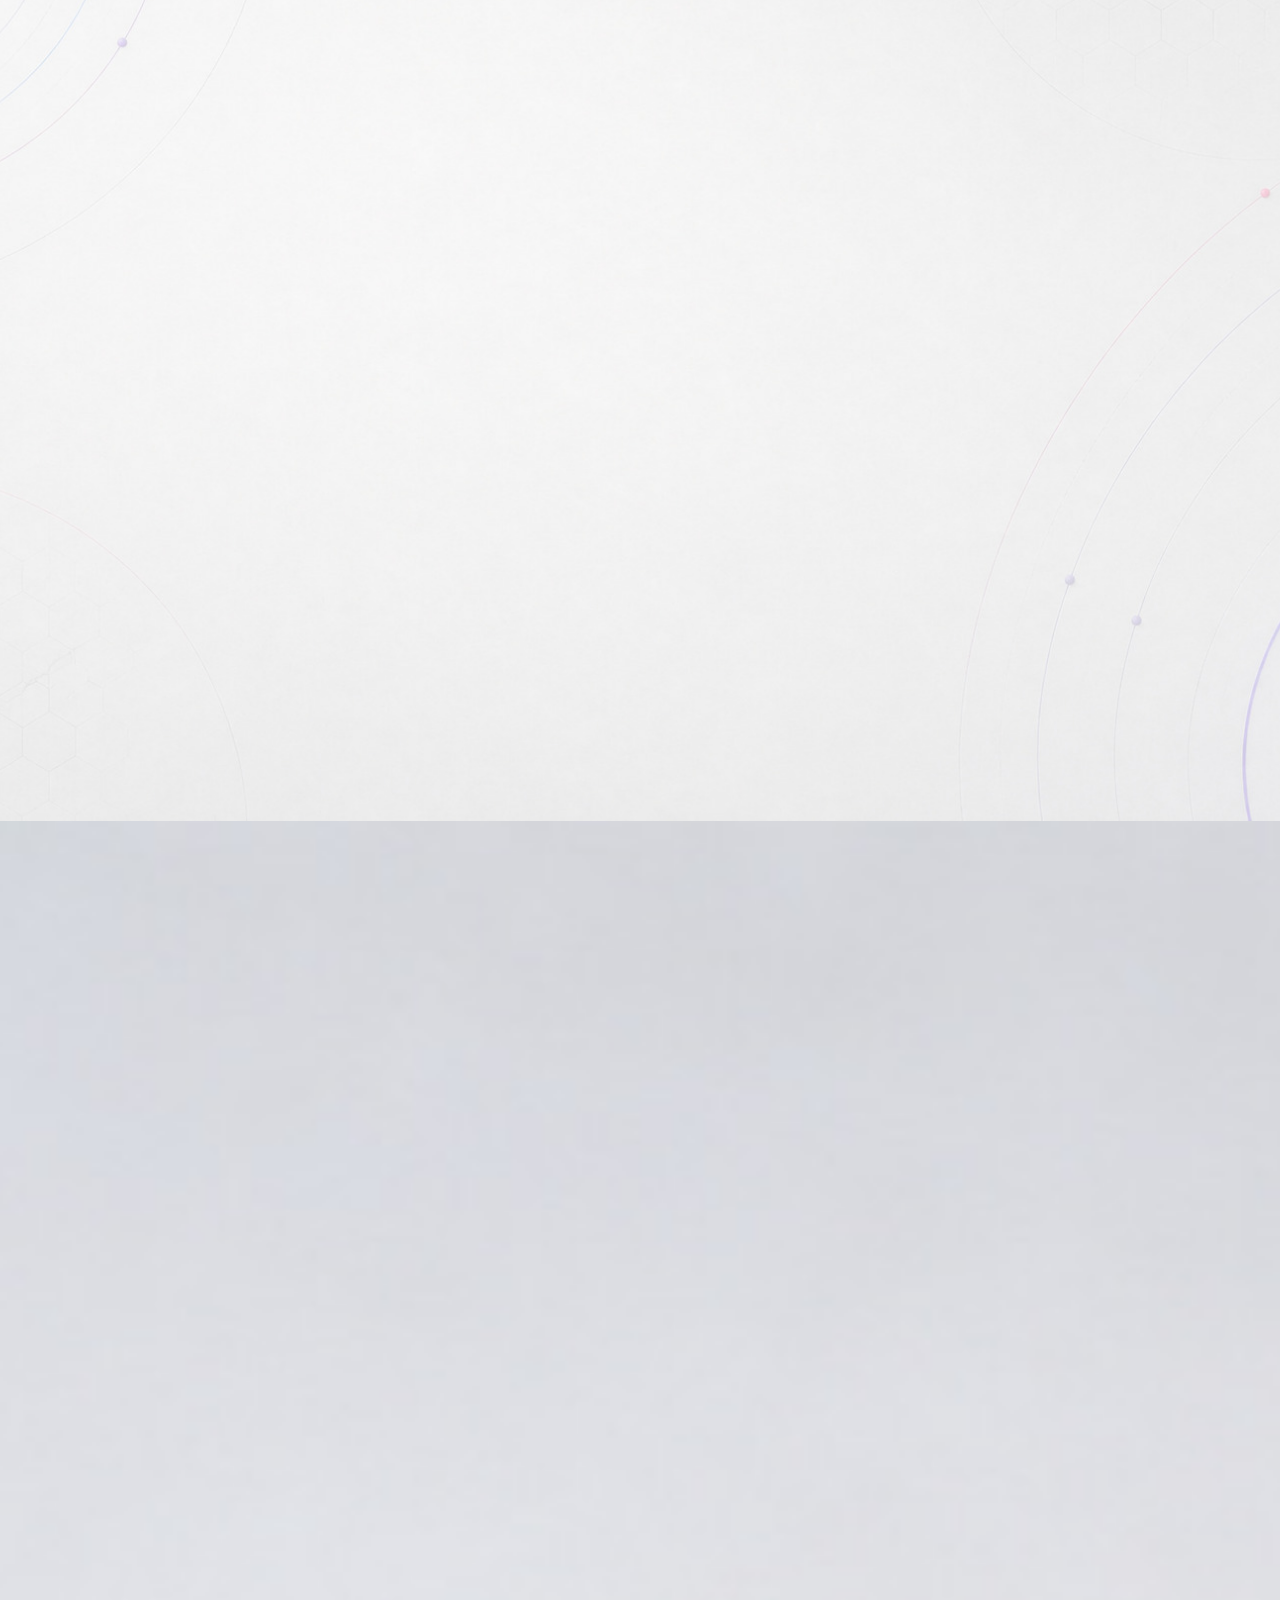
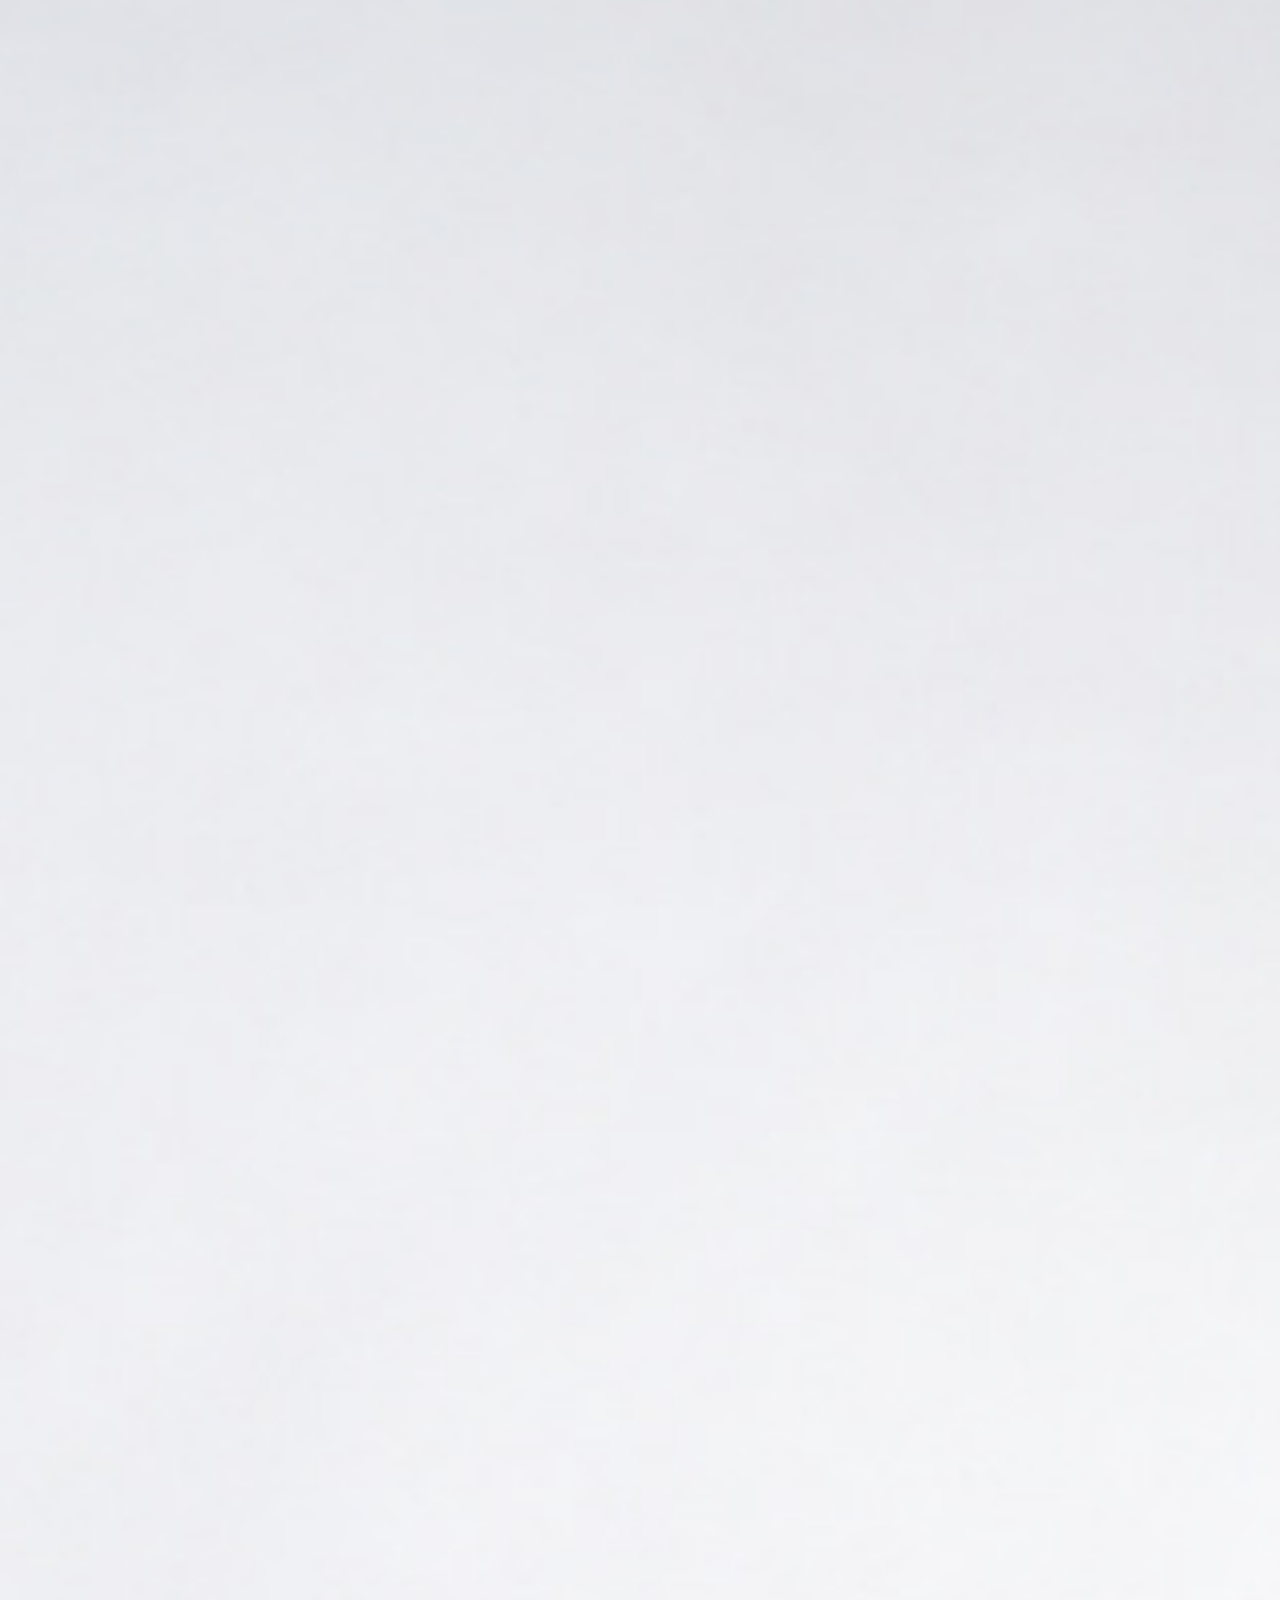
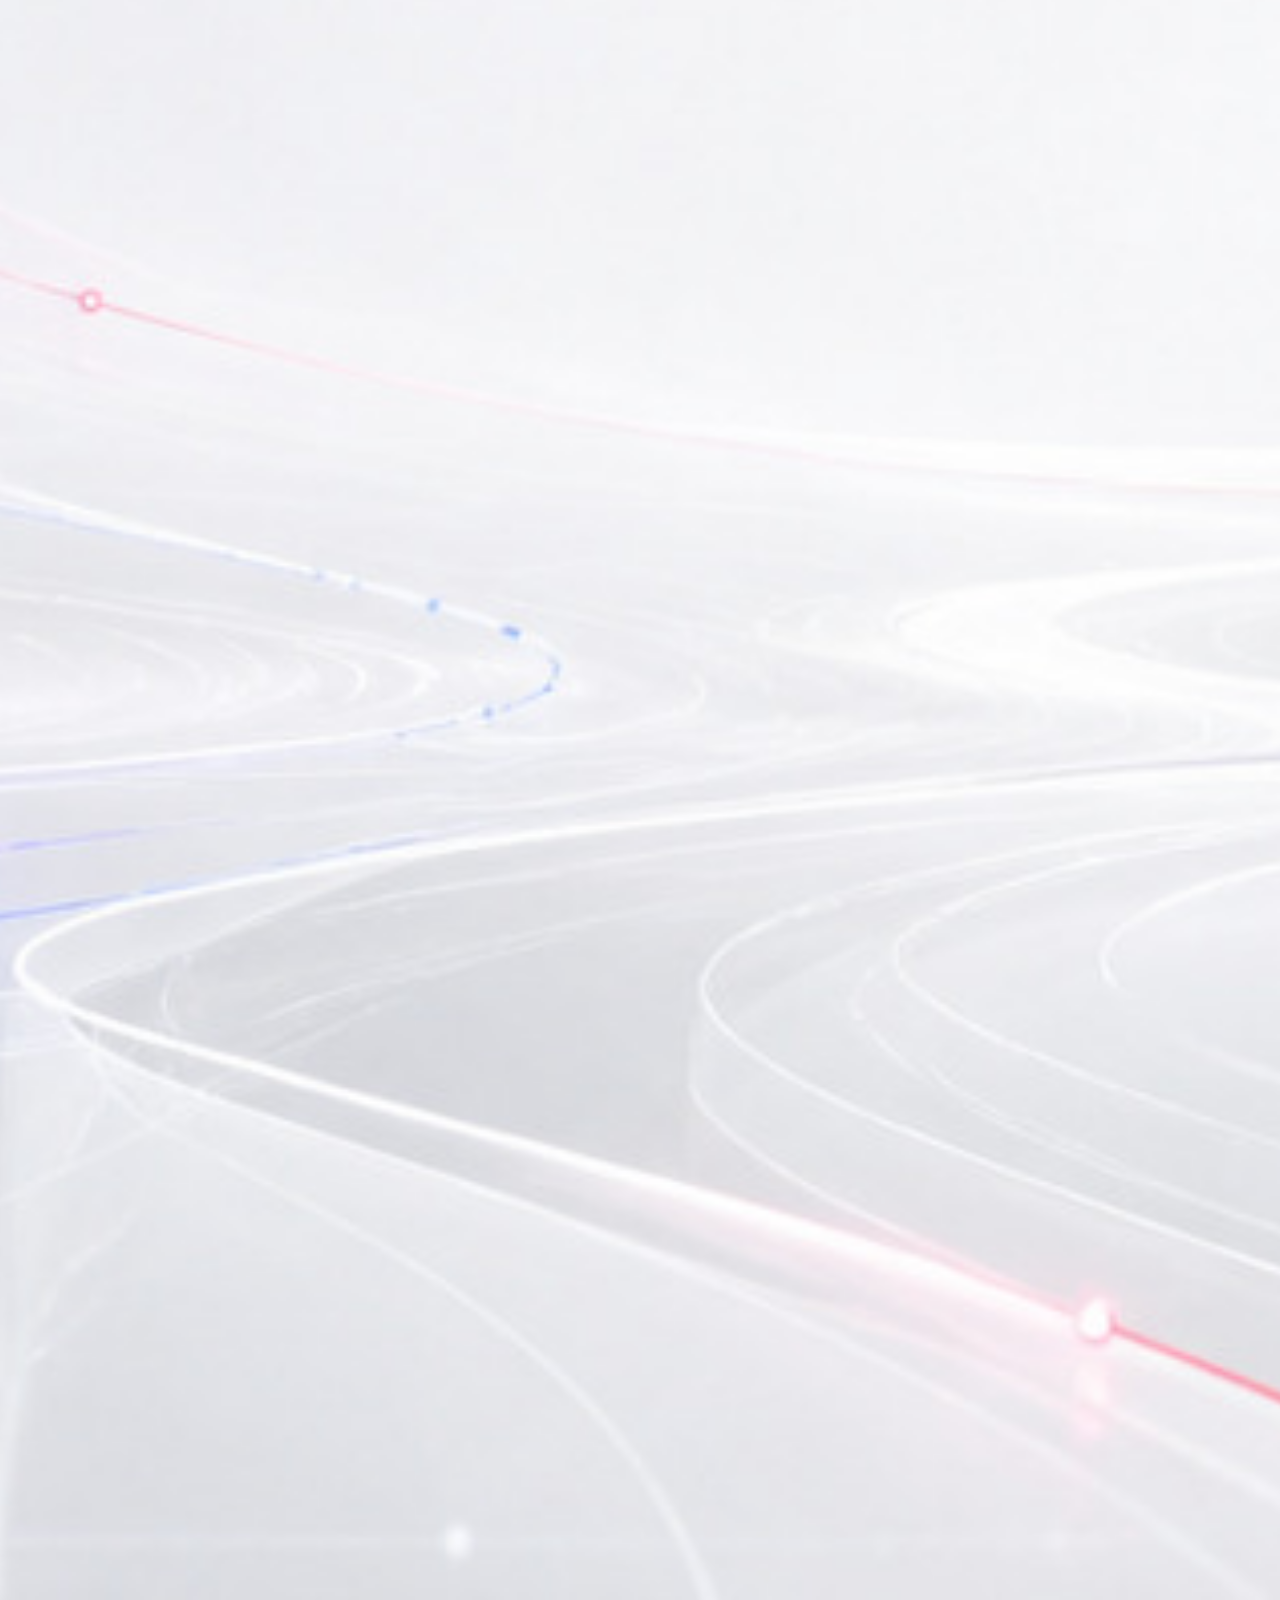
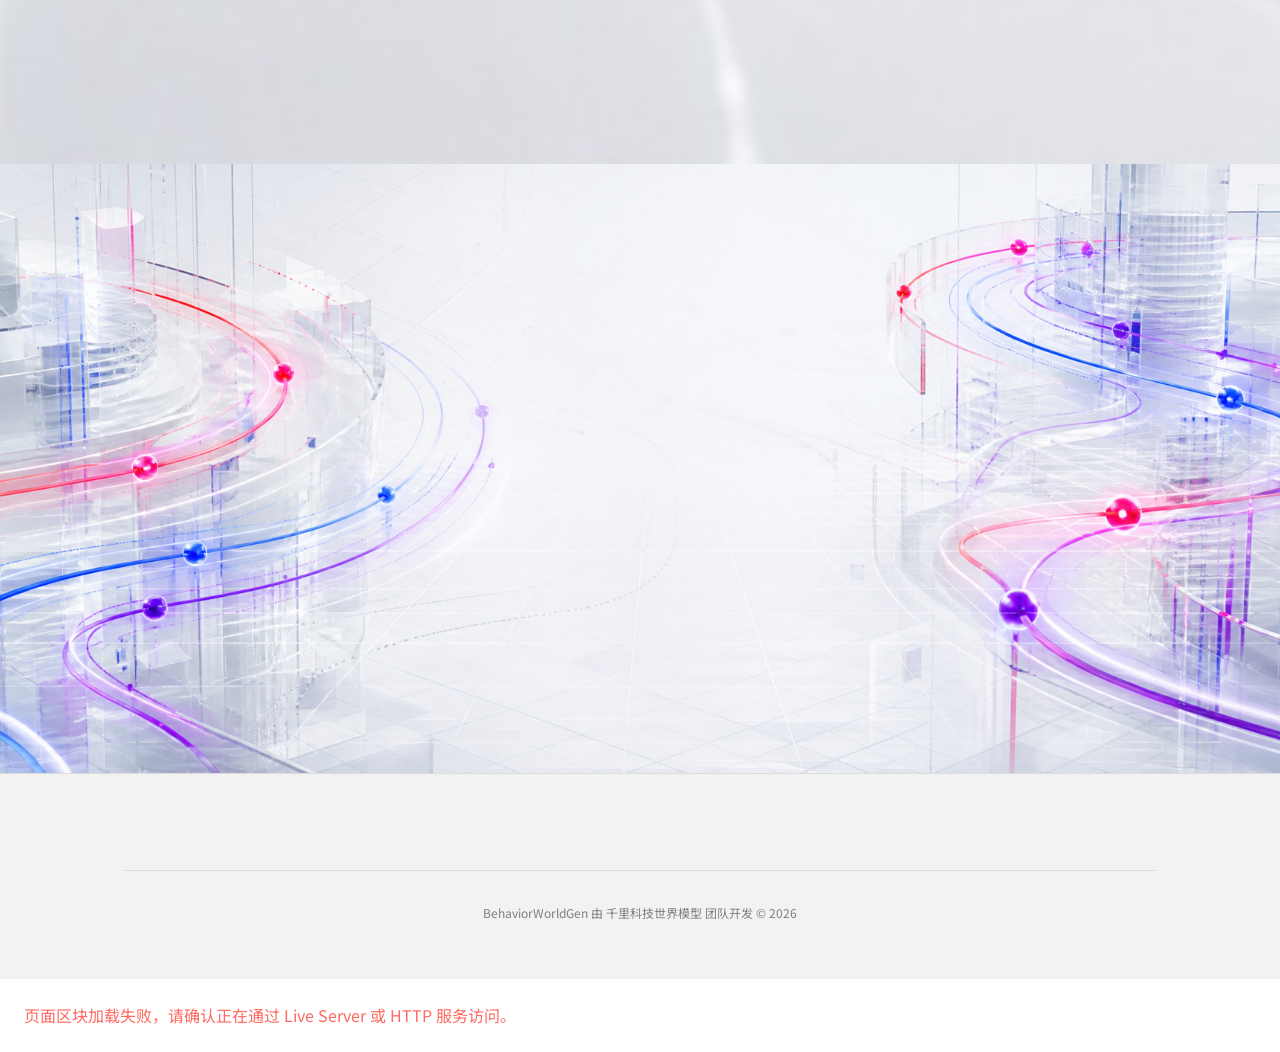
==== commit 0041facd: "Update index.html" ====
--- a/index.html
+++ b/index.html
@@ -17,6 +17,7 @@
     <div data-include="sections/framework-overview.html"></div>
     <div data-include="sections/world-simulators.html"></div>
     <div data-include="sections/behavior-flow.html"></div>
+    <div data-include="sections/quantitative-results.html"></div>
     <div data-include="sections/footer.html"></div>
 
     <script src="js/main.js"></script>
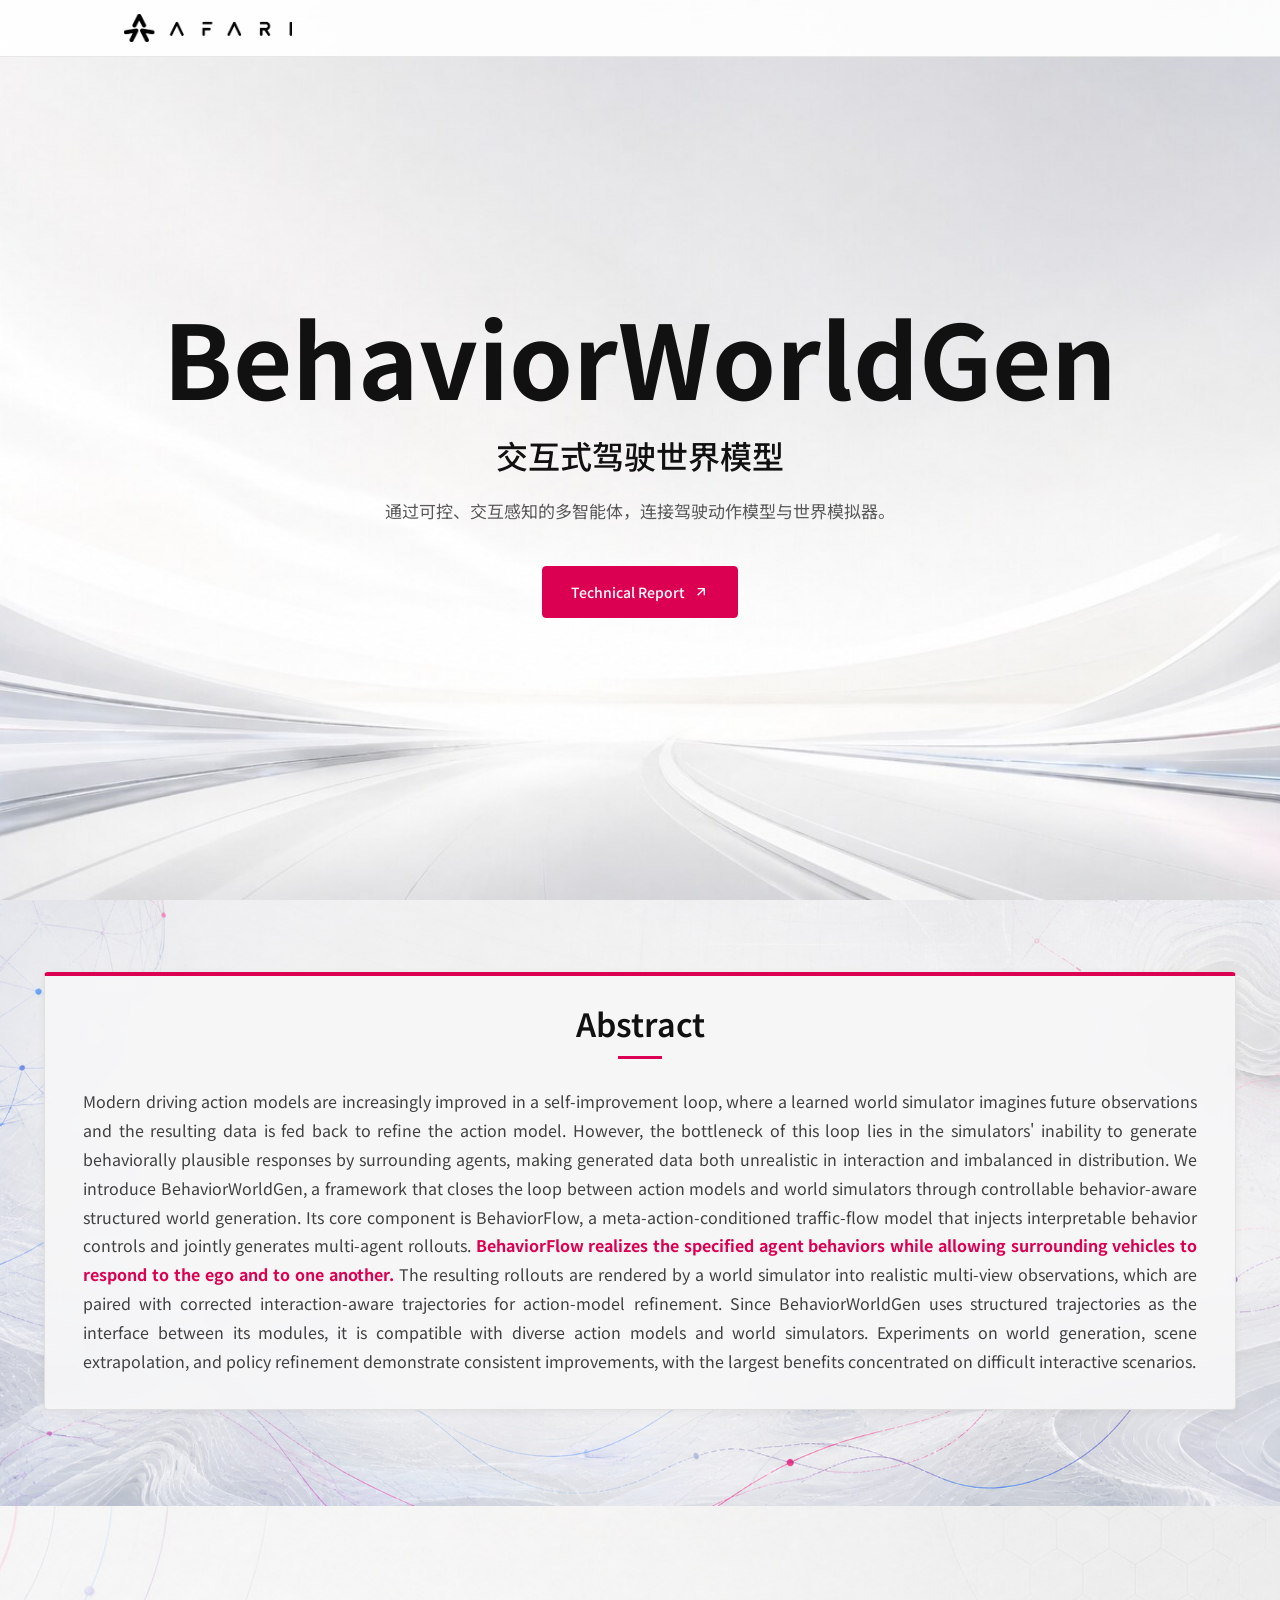
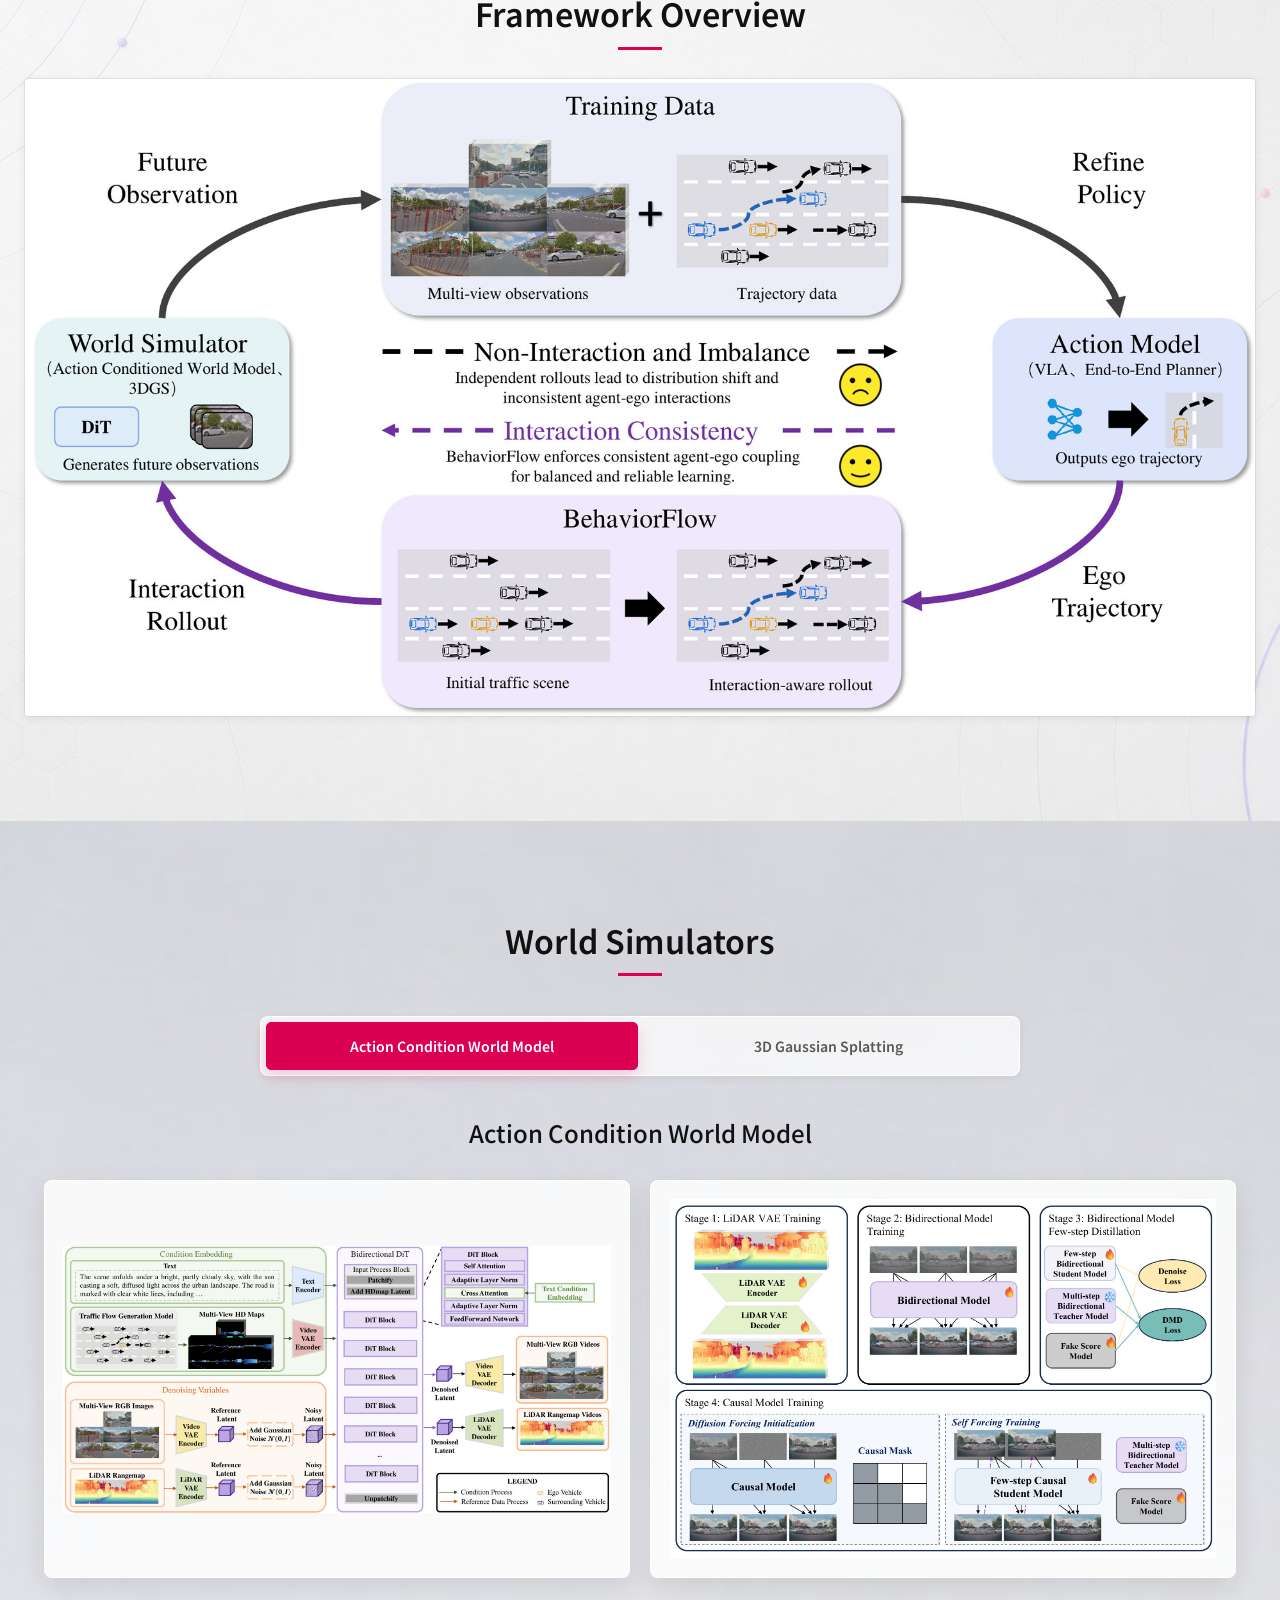
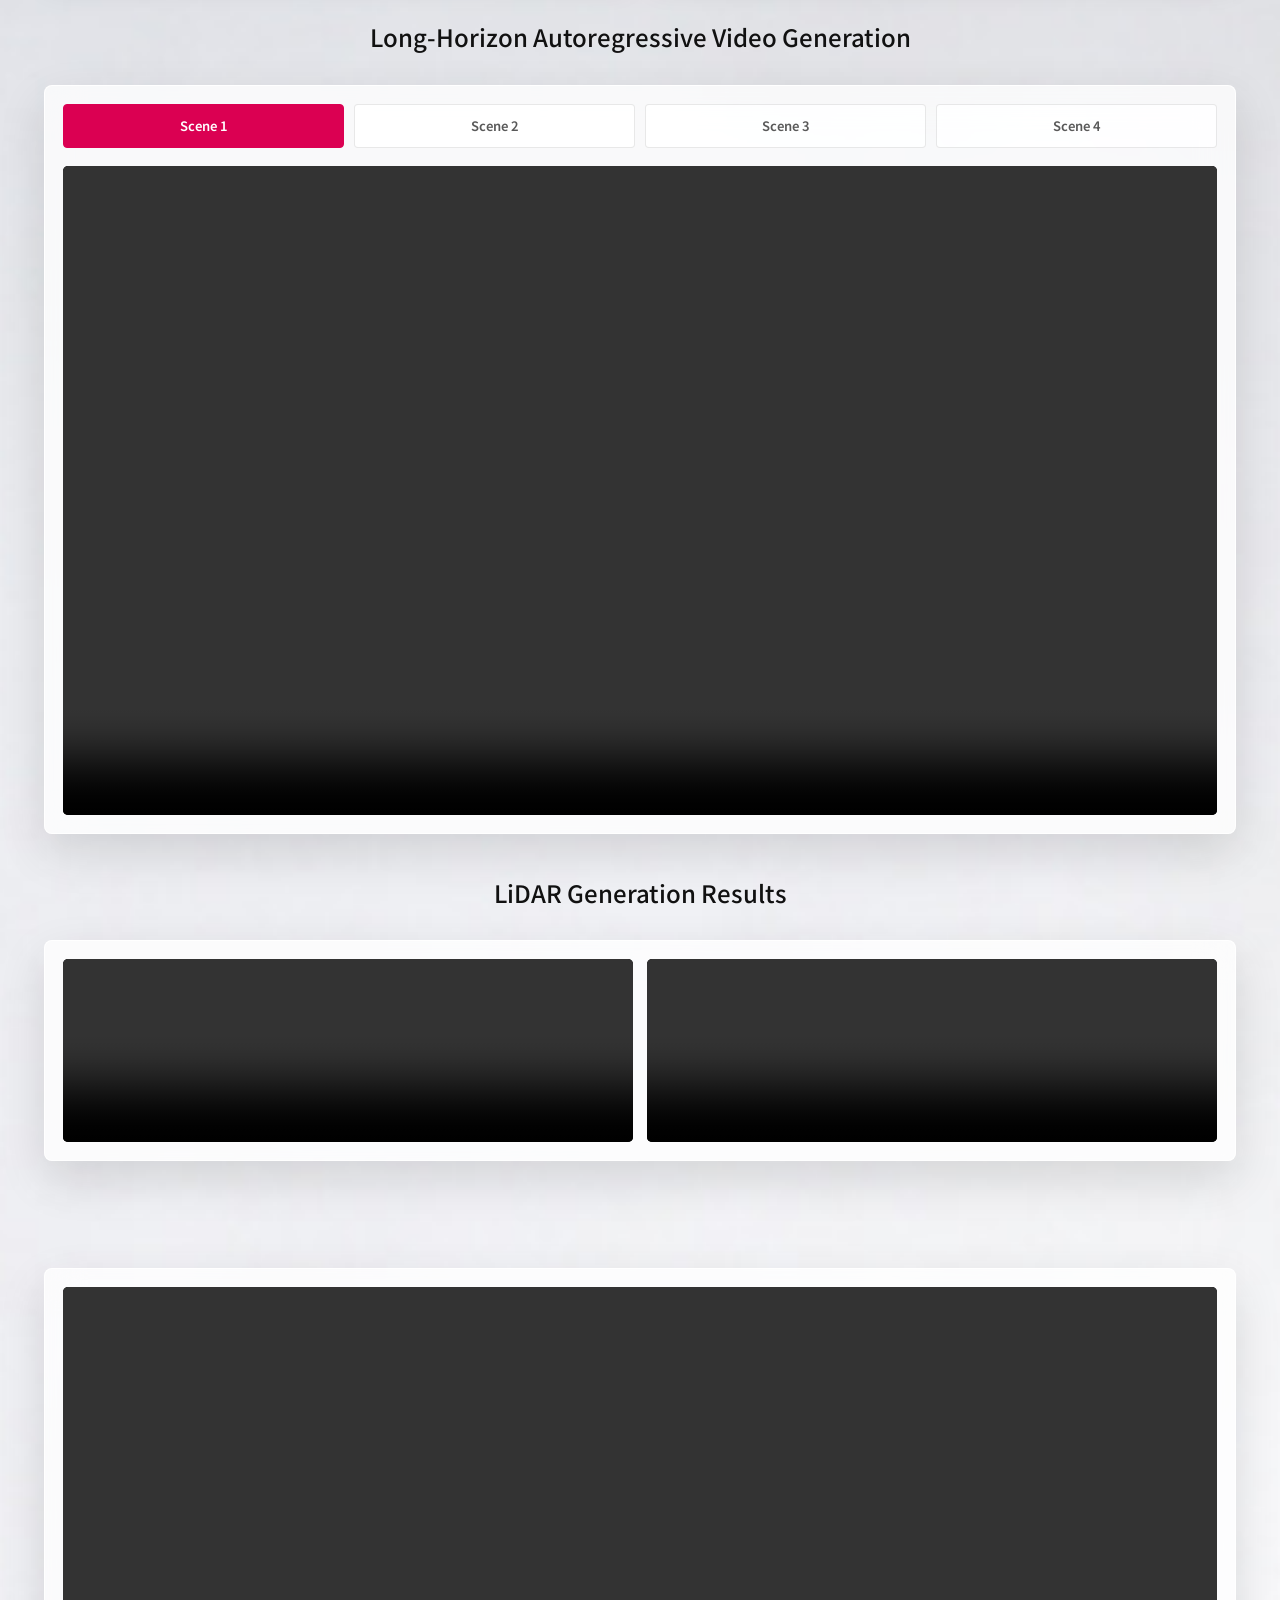
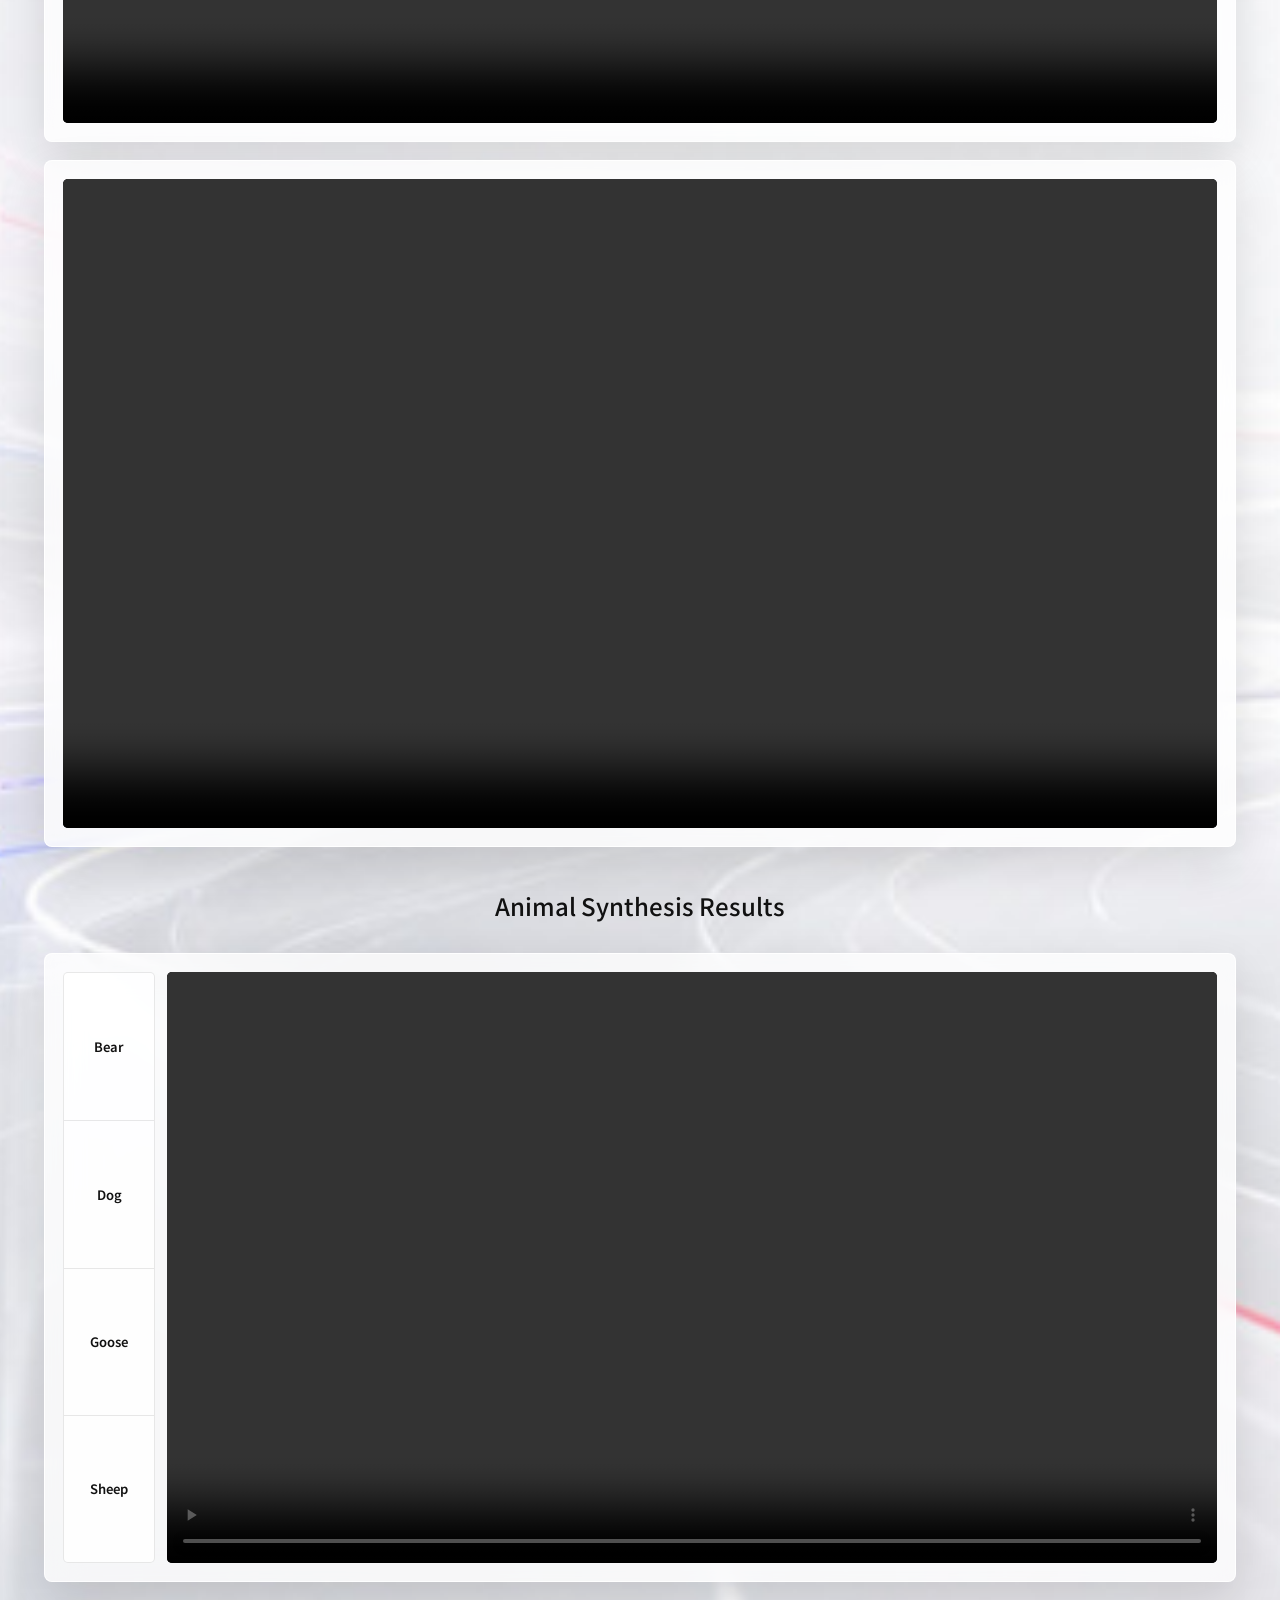
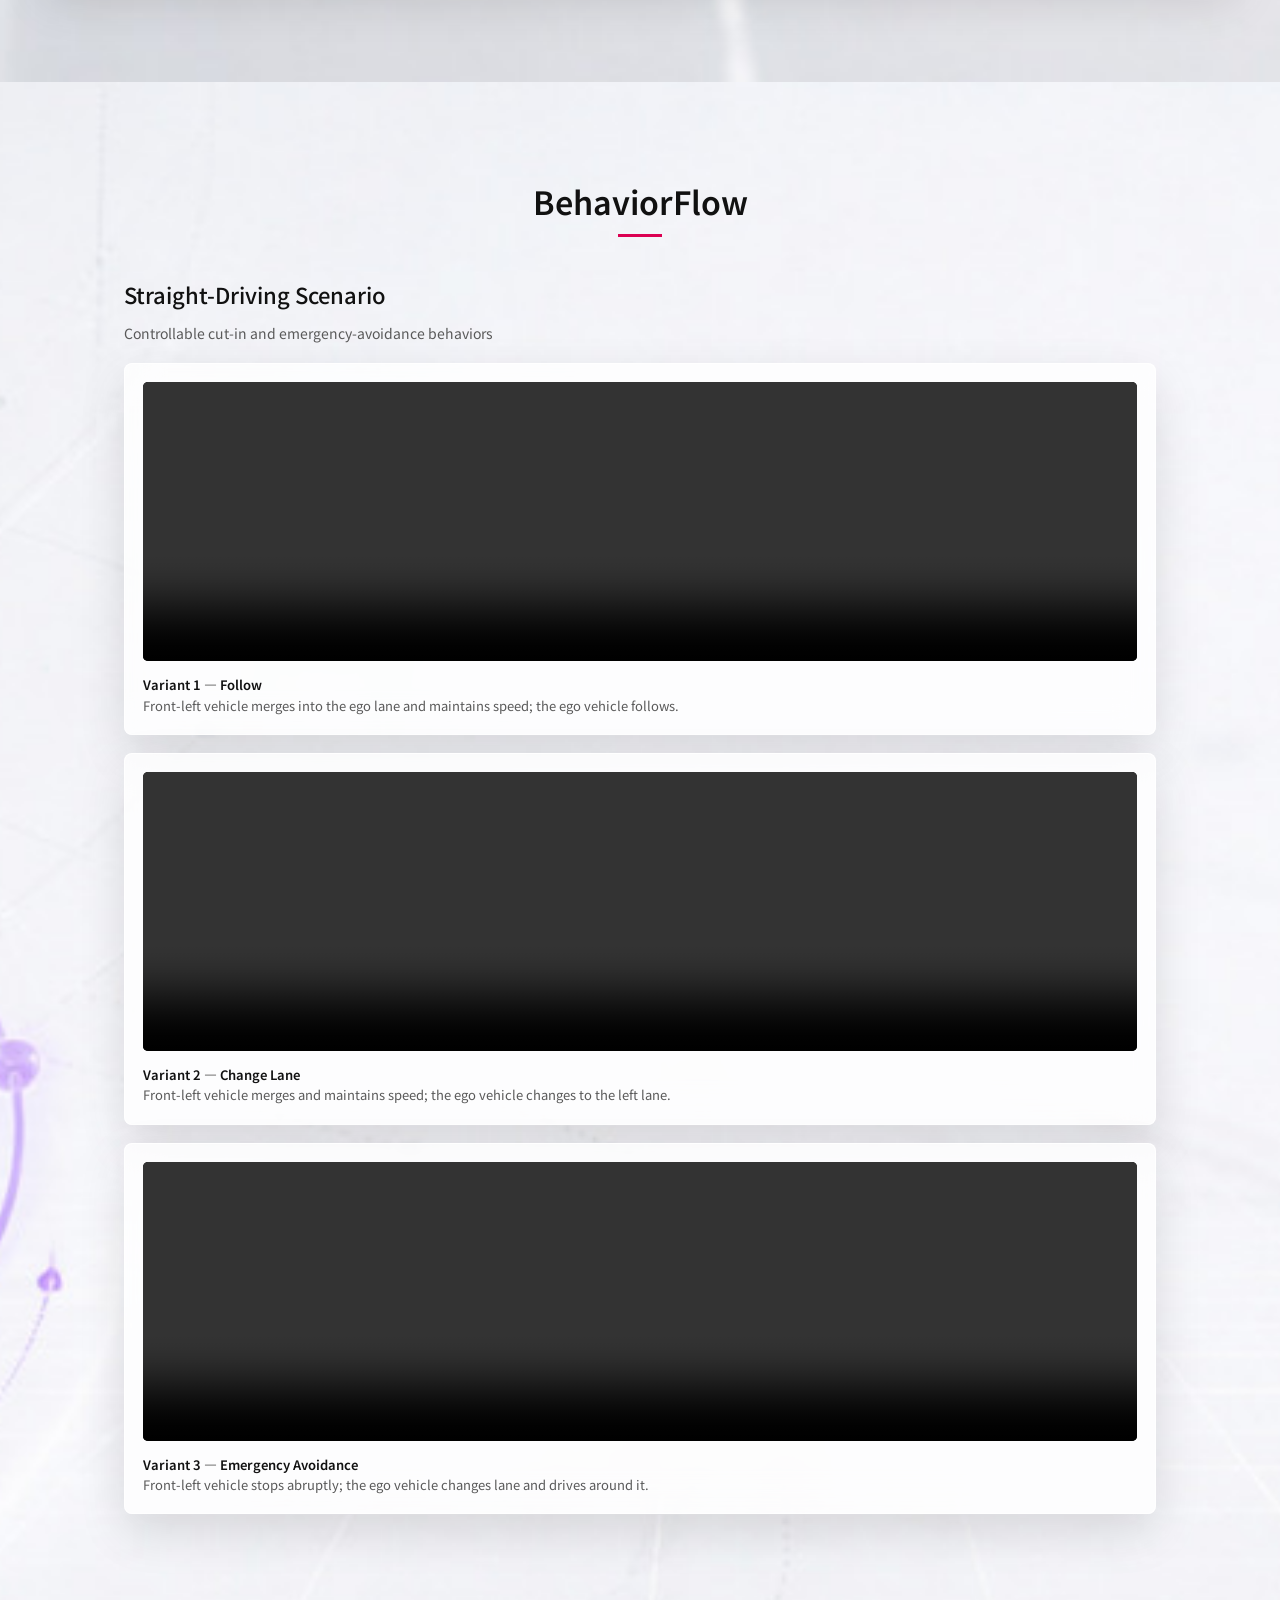
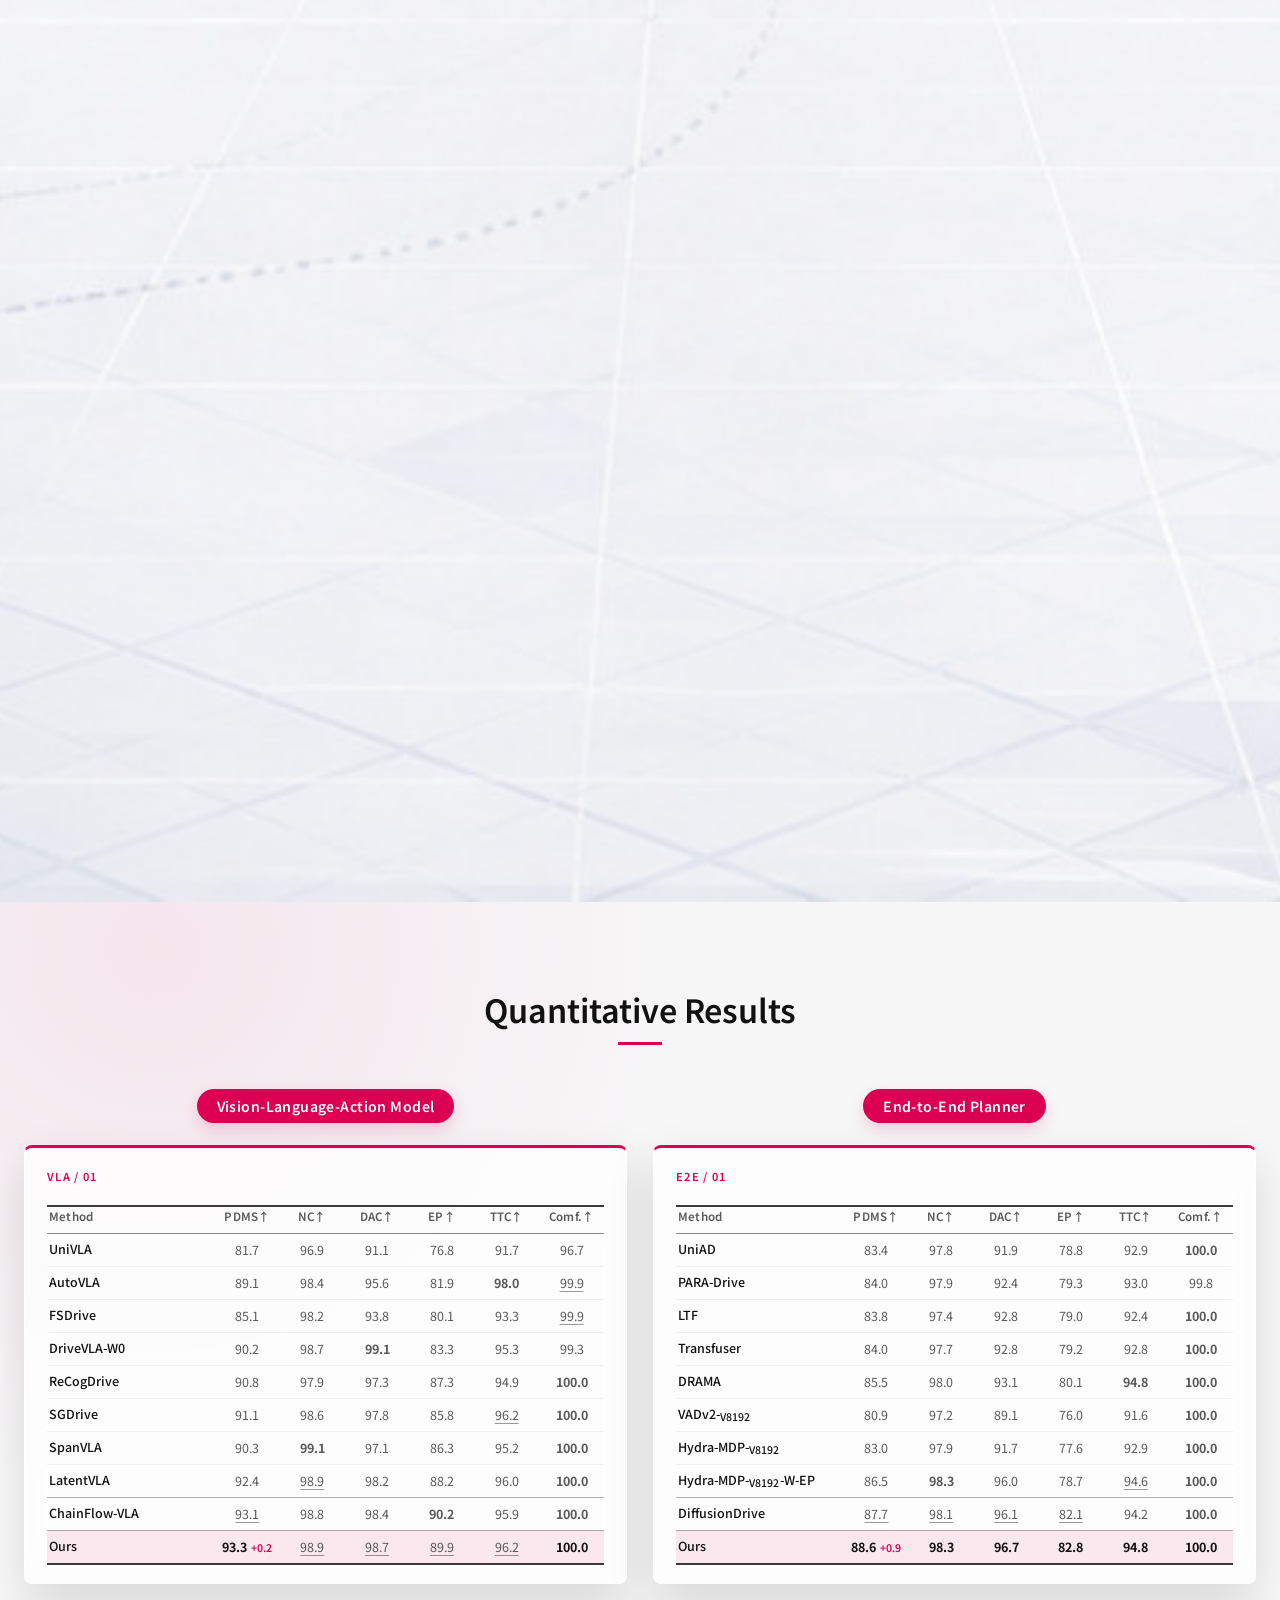
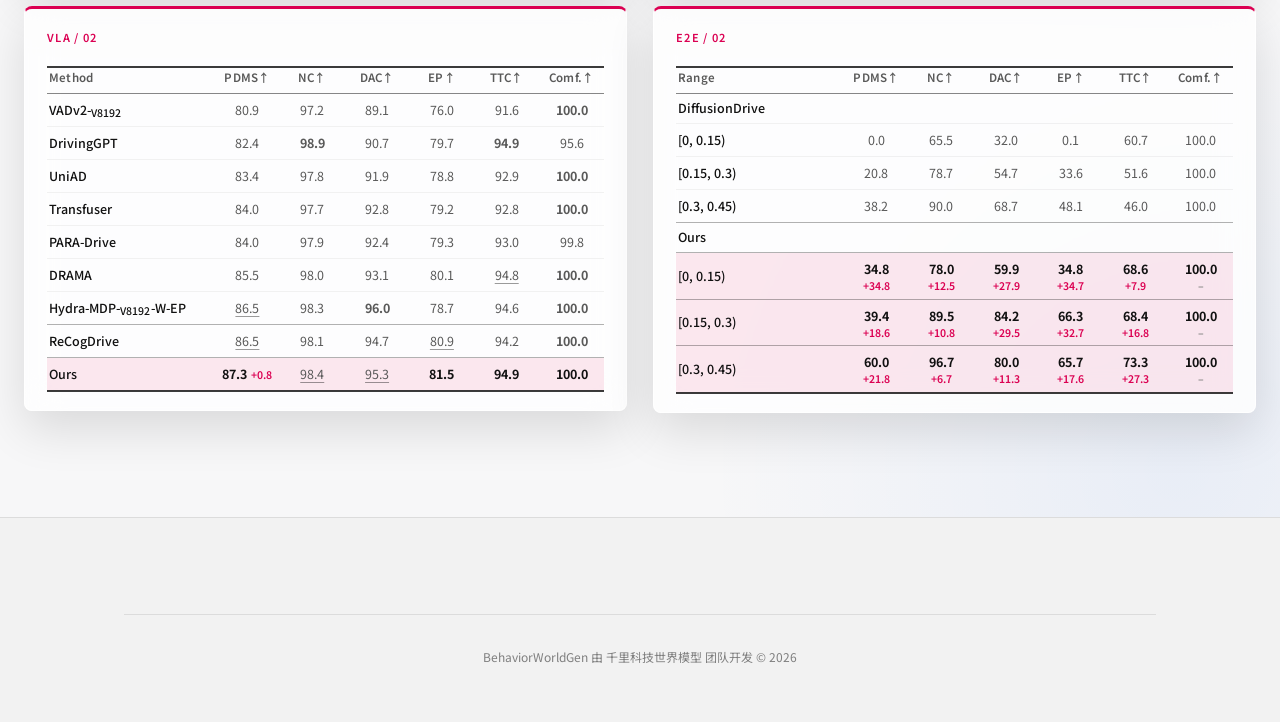
==== commit 0047b558: "add 3DGS video" ====
--- a/index.html
+++ b/index.html
@@ -3,7 +3,7 @@
 <head>
     <meta charset="UTF-8">
     <meta name="viewport" content="width=device-width, initial-scale=1.0">
-    <title>BehaviorWorldGen - 面向交互式驾驶的可控行为世界生成</title>
+    <title>BehaviorWorldGen - 交互式驾驶世界模型</title>
     <link rel="icon" type="image/png" href="img/shared/afari-logo.png">
     <link rel="preconnect" href="https://fonts.googleapis.com">
     <link rel="preconnect" href="https://fonts.gstatic.com" crossorigin>
--- a/css/style.css
+++ b/css/style.css
@@ -150,17 +150,6 @@
             background-size: cover;
         }
 
-        .hero::before {
-            content: '';
-            position: absolute;
-            top: 0;
-            left: 0;
-            right: 0;
-            bottom: 0;
-            background: linear-gradient(90deg, #db0052 0 5px, transparent 5px);
-            pointer-events: none;
-        }
-
         .hero-content {
             position: relative;
             z-index: 1;
@@ -631,7 +620,7 @@
 
         .gaussian-splatting-tabs {
             display: grid;
-            grid-template-columns: repeat(2, minmax(0, 1fr));
+            grid-template-columns: repeat(4, minmax(0, 1fr));
             gap: 10px;
             margin-bottom: 18px;
         }
@@ -751,9 +740,13 @@
 
         .rollout-tabs {
             display: grid;
-            grid-template-columns: repeat(5, 1fr);
+            grid-template-columns: repeat(3, 1fr);
             gap: 10px;
             margin-bottom: 18px;
+        }
+
+        .ar-rollout-tabs {
+            grid-template-columns: repeat(4, minmax(0, 1fr));
         }
 
         .rollout-tab {
@@ -787,7 +780,7 @@
 
         .rollout-player {
             overflow: hidden;
-            aspect-ratio: 16 / 9;
+            aspect-ratio: 20 / 3;
             background: #000000;
             border-radius: 5px;
         }
@@ -797,6 +790,39 @@
             width: 100%;
             height: 100%;
             object-fit: contain;
+        }
+
+        .ar-rollout-player {
+            aspect-ratio: 16 / 9;
+        }
+
+        .ar-rollout-player img {
+            display: block;
+            width: 100%;
+            height: 100%;
+            object-fit: contain;
+            background: #000000;
+        }
+
+        .scene-extrapolation-list {
+            display: grid;
+            gap: 18px;
+        }
+
+        .scene-extrapolation-item {
+            padding: 18px;
+            background: rgba(255, 255, 255, 0.76);
+            border: 1px solid rgba(255, 255, 255, 0.9);
+            border-radius: 8px;
+            box-shadow: var(--shadow-lg);
+            backdrop-filter: blur(18px);
+            -webkit-backdrop-filter: blur(18px);
+        }
+
+        .scene-extrapolation-item figcaption {
+            margin-bottom: 12px;
+            color: var(--text-primary);
+            font: 600 14px/1.2 var(--font-en);
         }
 
         .style-transfer-header,
@@ -885,10 +911,12 @@
             gap: 14px;
         }
 
-        .lidar-generation-grid img {
+        .lidar-generation-grid video {
             display: block;
             width: 100%;
-            height: auto;
+            aspect-ratio: 28 / 9;
+            object-fit: contain;
+            background: #000000;
             border-radius: 5px;
         }
 
@@ -903,6 +931,12 @@
 
             .gaussian-splatting-showcase {
                 padding: 10px;
+            }
+
+            .gaussian-splatting-tabs {
+                grid-template-columns: repeat(4, minmax(74px, 1fr));
+                overflow-x: auto;
+                padding-bottom: 4px;
             }
 
             .style-transfer-showcase,
@@ -940,9 +974,17 @@
             }
 
             .rollout-tabs {
-                grid-template-columns: repeat(5, minmax(74px, 1fr));
+                grid-template-columns: repeat(3, minmax(74px, 1fr));
                 overflow-x: auto;
                 padding-bottom: 4px;
+            }
+
+            .ar-rollout-tabs {
+                grid-template-columns: repeat(4, minmax(74px, 1fr));
+            }
+
+            .scene-extrapolation-item {
+                padding: 10px;
             }
         }
 
@@ -972,8 +1014,29 @@
             background: var(--accent);
         }
 
+        .behavior-flow-group {
+            margin-top: 40px;
+        }
+
+        .behavior-flow-group h3 {
+            margin-bottom: 18px;
+            color: var(--text-primary);
+            font-size: 22px;
+            font-weight: 500;
+        }
+
+        .behavior-flow-description {
+            margin: -8px 0 18px;
+            color: var(--text-secondary);
+            font-size: 14px;
+        }
+
+        .behavior-flow-video-list {
+            display: grid;
+            gap: 18px;
+        }
+
         .behavior-flow-video-card {
-            margin-top: 36px;
             padding: 18px;
             background: rgba(255, 255, 255, 0.78);
             border: 1px solid rgba(255, 255, 255, 0.92);
@@ -997,6 +1060,18 @@
             object-fit: contain;
         }
 
+        .behavior-flow-variant {
+            margin-top: 14px;
+            color: var(--text-secondary);
+            font-size: 13px;
+            line-height: 1.55;
+        }
+
+        .behavior-flow-variant strong {
+            color: var(--text-primary);
+            font-weight: 600;
+        }
+
         @media (max-width: 768px) {
             .behavior-flow {
                 min-height: 360px;
@@ -1010,6 +1085,427 @@
                 padding: 10px;
             }
         }
+
+        /* ===== Quantitative Results Section ===== */
+        .quantitative-results {
+            background-color: #f7f7f8;
+            background-image:
+                radial-gradient(880px circle at 12% 4%, rgba(219, 0, 82, 0.07), transparent 62%),
+                radial-gradient(760px circle at 92% 96%, rgba(0, 82, 219, 0.06), transparent 62%);
+            /* 若后续准备了专属背景图，把下面这行替换上面的 background-image 即可：
+               background-image: url("../img/background/quantitative-results-bg.jpg"); */
+            background-repeat: no-repeat;
+            background-position: center center;
+            background-size: cover;
+            padding: 88px 0 104px;
+        }
+
+        .qr-container {
+            max-width: 1360px;
+        }
+
+        .qr-title {
+            color: #111111;
+            font-size: 32px;
+            line-height: 1.2;
+            text-align: center;
+        }
+
+        .qr-title::after {
+            content: "";
+            display: block;
+            width: 44px;
+            height: 3px;
+            margin: 14px auto 0;
+            background: var(--accent);
+        }
+
+        .qr-intro {
+            max-width: 880px;
+            margin: 24px auto 0;
+            color: #404040;
+            font-size: 15px;
+            line-height: 1.8;
+            text-align: center;
+        }
+
+        .qr-intro strong {
+            color: var(--accent);
+            font-weight: 700;
+        }
+
+        .qr-legend {
+            display: block;
+            margin-top: 8px;
+            color: var(--text-tertiary);
+            font-size: 13px;
+        }
+
+        .qr-legend .qr-best {
+            color: var(--text-secondary);
+        }
+
+        .qr-legend .qr-delta {
+            margin-left: 0;
+        }
+
+        .qr-grid {
+            display: grid;
+            grid-template-columns: repeat(2, minmax(0, 1fr));
+            gap: 26px;
+            margin-top: 44px;
+            align-items: start;
+        }
+
+        .qr-column {
+            display: flex;
+            flex-direction: column;
+            gap: 22px;
+            min-width: 0;
+        }
+
+        .qr-column-head {
+            text-align: center;
+        }
+
+        .qr-column-tag {
+            display: inline-block;
+            padding: 8px 20px;
+            background: var(--accent);
+            border-radius: 50px;
+            box-shadow: 0 6px 16px rgba(219, 0, 82, 0.18);
+            color: #ffffff;
+            font: 600 14px/1.3 var(--font-en);
+            letter-spacing: 0.03em;
+        }
+
+        .qr-column-head p {
+            margin-top: 10px;
+            color: var(--text-secondary);
+            font-size: 13px;
+            line-height: 1.6;
+        }
+
+        .qr-card {
+            display: flex;
+            flex-direction: column;
+            padding: 22px 22px 18px;
+            background: rgba(255, 255, 255, 0.78);
+            border: 1px solid rgba(255, 255, 255, 0.92);
+            border-top: 3px solid var(--accent);
+            border-radius: 8px;
+            box-shadow: var(--shadow-lg);
+            backdrop-filter: blur(18px);
+            -webkit-backdrop-filter: blur(18px);
+            min-width: 0;
+        }
+
+        .qr-card-head {
+            margin-bottom: 16px;
+        }
+
+        .qr-card-index {
+            display: block;
+            margin-bottom: 6px;
+            color: var(--accent);
+            font: 600 11px/1.2 var(--font-en);
+            letter-spacing: 0.12em;
+            text-transform: uppercase;
+        }
+
+        .qr-card-head h3 {
+            color: var(--text-primary);
+            font-size: 21px;
+            font-weight: 600;
+            line-height: 1.25;
+        }
+
+        .qr-card-head p {
+            margin-top: 8px;
+            color: var(--text-secondary);
+            font-size: 13px;
+            line-height: 1.65;
+        }
+
+        .qr-inline-range {
+            font-family: var(--font-en);
+            font-weight: 600;
+            color: var(--text-primary);
+        }
+
+        .qr-table-scroll {
+            overflow-x: auto;
+            -webkit-overflow-scrolling: touch;
+        }
+
+        .qr-table {
+            /* ↓↓↓ 就是调这个：第一列（Method / Range）的固定宽度，
+               剩下的宽度由 6 个数值列平均分。
+               调大 = 数值区变窄并整体右移；调小 = 数值区变宽，
+               但小于 158px 时 "Hydra-MDP-V8192-W-EP" 会折成两行。 */
+            --qr-method-col: 168px;
+            width: 100%;
+            table-layout: fixed;
+            border-collapse: collapse;
+            font-family: var(--font-en);
+            font-size: 12.5px;
+            font-variant-numeric: tabular-nums;
+            color: var(--text-primary);
+        }
+
+        /* 低分场景表第一列是 Range，内容短得多，想让它更紧凑就单独调小这个值；
+           保持和上面一致（168px）则四张表的列网格完全对齐。 */
+        .qr-table-lowscore {
+            --qr-method-col: 168px;
+        }
+
+        .qr-table thead th:first-child {
+            width: var(--qr-method-col);
+        }
+
+        .qr-table thead th {
+            padding: 0 4px 7px;
+            border-top: 2px solid rgba(17, 17, 17, 0.82);
+            border-bottom: 1px solid rgba(17, 17, 17, 0.5);
+            color: var(--text-secondary);
+            font-size: 11.5px;
+            font-weight: 600;
+            letter-spacing: 0.02em;
+            text-align: center;
+            white-space: nowrap;
+        }
+
+        .qr-table thead th:first-child {
+            padding-top: 0;
+        }
+
+        .qr-table thead th abbr {
+            text-decoration: none;
+            border-bottom: none;
+            cursor: help;
+        }
+
+        .qr-table thead th.qr-col-method,
+        .qr-table thead th.qr-col-range {
+            text-align: left;
+            padding-left: 2px;
+        }
+
+        .qr-table tbody th {
+            padding: 6px 10px 6px 2px;
+            color: var(--text-primary);
+            font-size: 12.5px;
+            font-weight: 500;
+            text-align: left;
+            line-height: 1.35;
+        }
+
+        .qr-table tbody td {
+            padding: 6px 4px;
+            text-align: center;
+            white-space: nowrap;
+            color: var(--text-secondary);
+        }
+
+        .qr-table tbody tr + tr th,
+        .qr-table tbody tr + tr td {
+            border-top: 1px solid rgba(0, 0, 0, 0.05);
+        }
+
+        .qr-table tbody tr.qr-rule-after th,
+        .qr-table tbody tr.qr-rule-after td {
+            border-bottom: 1px solid rgba(17, 17, 17, 0.32);
+        }
+
+        .qr-table tbody tr:last-child th,
+        .qr-table tbody tr:last-child td {
+            border-bottom: 2px solid rgba(17, 17, 17, 0.82);
+        }
+
+        .qr-venue {
+            display: inline-block;
+            margin-left: 5px;
+            color: var(--text-tertiary);
+            font-size: 10.5px;
+            font-weight: 400;
+            white-space: nowrap;
+        }
+
+        .qr-sub {
+            font-size: 10.5px;
+            vertical-align: -0.15em;
+            letter-spacing: 0.01em;
+        }
+
+        .qr-best {
+            color: var(--text-primary);
+            font-weight: 700;
+        }
+
+        .qr-second {
+            text-decoration: underline;
+            text-decoration-thickness: 1px;
+            text-underline-offset: 2.5px;
+            text-decoration-color: rgba(17, 17, 17, 0.42);
+        }
+
+        .qr-row-baseline th,
+        .qr-row-baseline td {
+            border-top: 1px solid rgba(17, 17, 17, 0.32) !important;
+        }
+
+        .qr-row-ours {
+            background: var(--accent-subtle);
+        }
+
+        .qr-row-ours th,
+        .qr-row-ours td {
+            border-top: 1px solid rgba(17, 17, 17, 0.32) !important;
+        }
+
+        .qr-row-ours th {
+            color: var(--accent);
+            font-weight: 700;
+        }
+
+        .qr-row-ours .qr-best,
+        .qr-row-ours td {
+            color: var(--text-primary);
+        }
+
+        .qr-delta {
+            margin-left: 4px;
+            color: var(--accent);
+            font-size: 10.5px;
+            font-weight: 600;
+            letter-spacing: 0;
+        }
+
+        .qr-delta-block {
+            display: block;
+            margin-left: 0;
+            margin-top: 1px;
+            line-height: 1.2;
+        }
+
+        .qr-delta-flat {
+            color: var(--text-tertiary);
+        }
+
+        .qr-group-row th {
+            padding: 9px 2px 6px;
+            border-top: 1px solid rgba(17, 17, 17, 0.32);
+            color: var(--text-primary);
+            font-size: 12.5px;
+            font-weight: 700;
+            text-align: left;
+        }
+
+        .qr-group-row-ours th {
+            color: var(--accent);
+        }
+
+        .qr-table-lowscore tbody th {
+            white-space: nowrap;
+        }
+
+        .qr-note {
+            margin-top: 12px;
+            color: var(--text-tertiary);
+            font-size: 11.5px;
+            line-height: 1.6;
+        }
+
+        .qr-note sup {
+            color: var(--accent);
+        }
+
+        /* 两列布局下窗口偏窄时数值列会挤到 ~51px，行内的 +0.2 增量会溢出，
+           这里把它挪到数字下面一行（和低分场景表一样的处理） */
+        @media (max-width: 1240px) and (min-width: 1121px) {
+            .qr-delta {
+                display: block;
+                margin-left: 0;
+                margin-top: 1px;
+                line-height: 1.2;
+            }
+        }
+
+        @media (max-width: 1120px) {
+            .qr-grid {
+                grid-template-columns: 1fr;
+                gap: 34px;
+            }
+        }
+
+        @media (max-width: 768px) {
+            .quantitative-results {
+                padding: 72px 0 80px;
+            }
+
+            .qr-title {
+                font-size: 28px;
+            }
+
+            .qr-intro {
+                font-size: 14px;
+                text-align: left;
+            }
+
+            .qr-card {
+                padding: 16px 14px 14px;
+            }
+
+            .qr-card-head h3 {
+                font-size: 19px;
+            }
+
+            .qr-table {
+                /* 窄屏改回按内容自适应，避免固定列宽把方法名挤成多行 */
+                table-layout: auto;
+                font-size: 11.5px;
+            }
+
+            .qr-table tbody th {
+                font-size: 11.5px;
+                padding-right: 6px;
+            }
+
+            .qr-table thead th {
+                font-size: 10.5px;
+                padding-left: 2px;
+                padding-right: 2px;
+            }
+
+            .qr-table tbody td {
+                padding: 5px 2px;
+            }
+
+            .qr-venue {
+                display: block;
+                margin-left: 0;
+            }
+        }
+
+        @media (max-width: 430px) {
+            .qr-table,
+            .qr-table tbody th {
+                font-size: 10.5px;
+            }
+
+            .qr-table tbody th {
+                padding-right: 4px;
+            }
+
+            .qr-table tbody td {
+                padding: 5px 1px;
+            }
+
+            .qr-delta {
+                font-size: 9.5px;
+            }
+        }
+
 
         /* ===== Architecture Section ===== */
         .architecture {
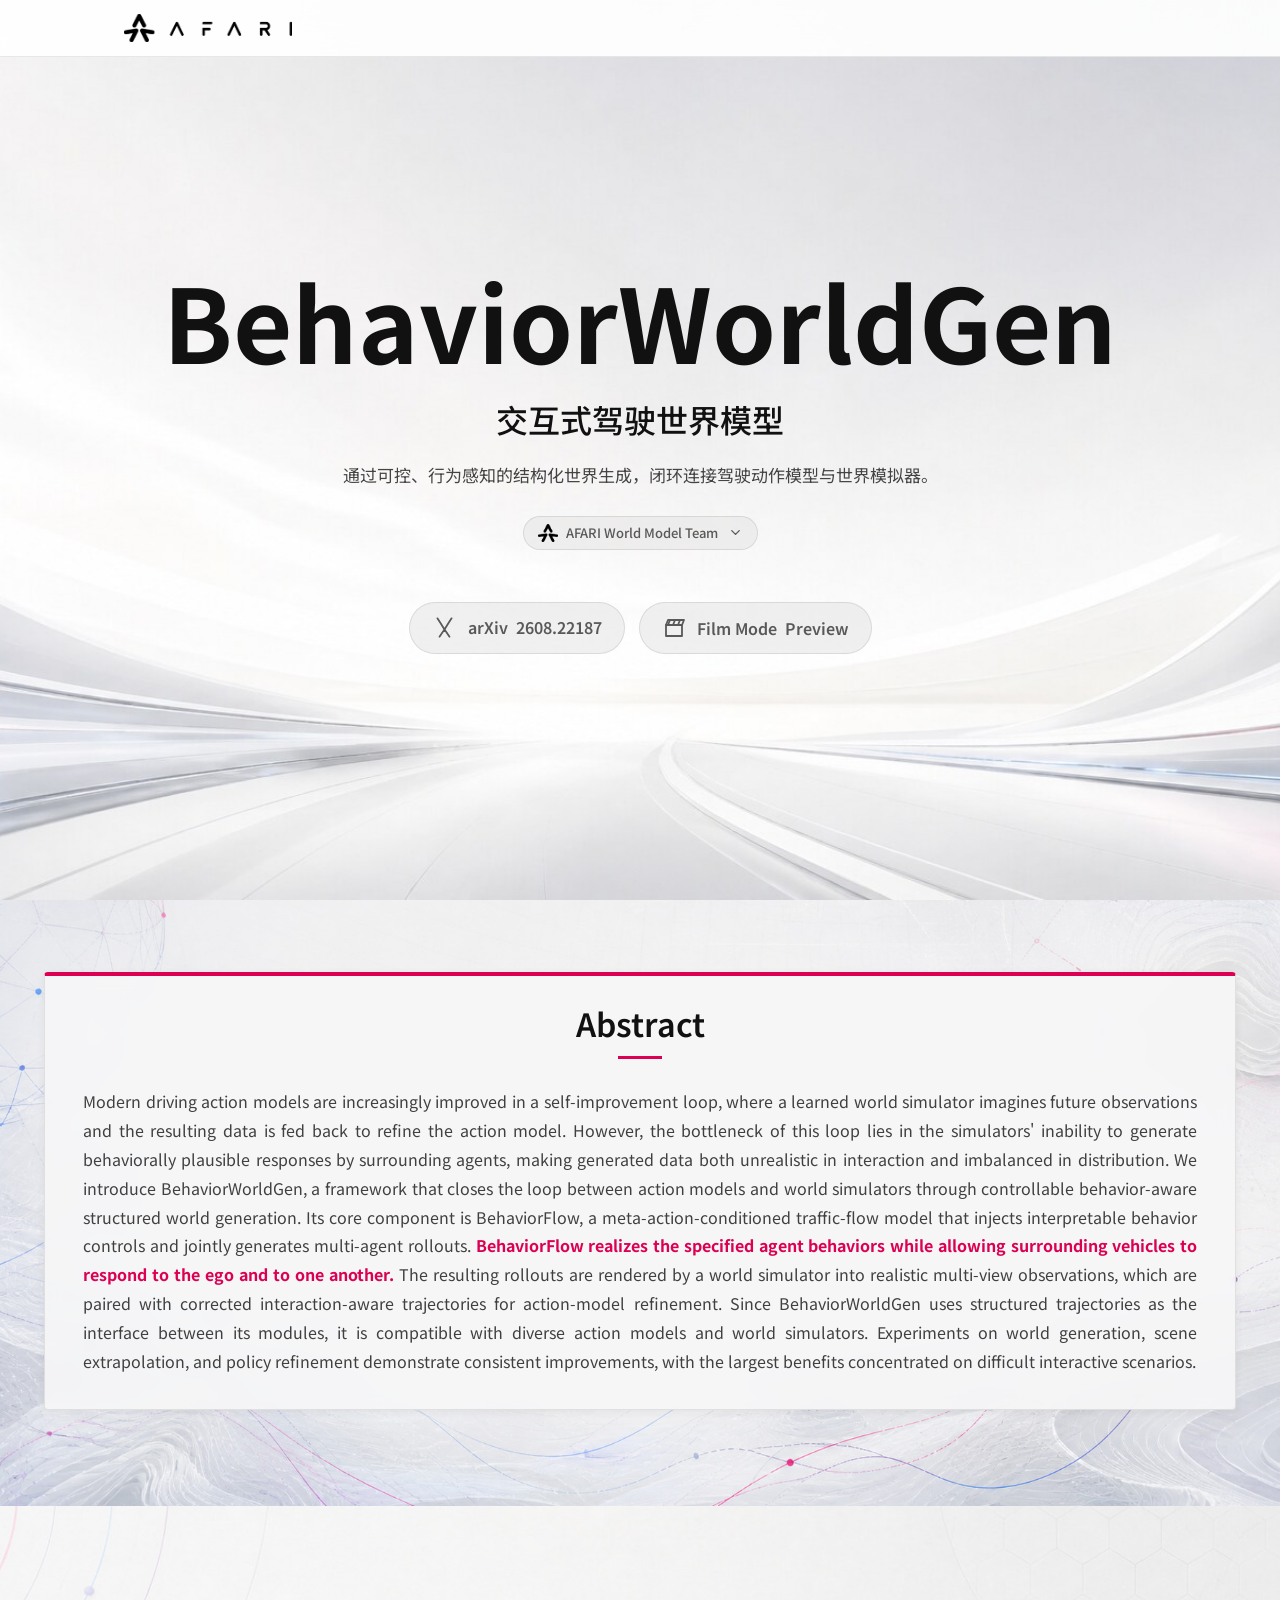
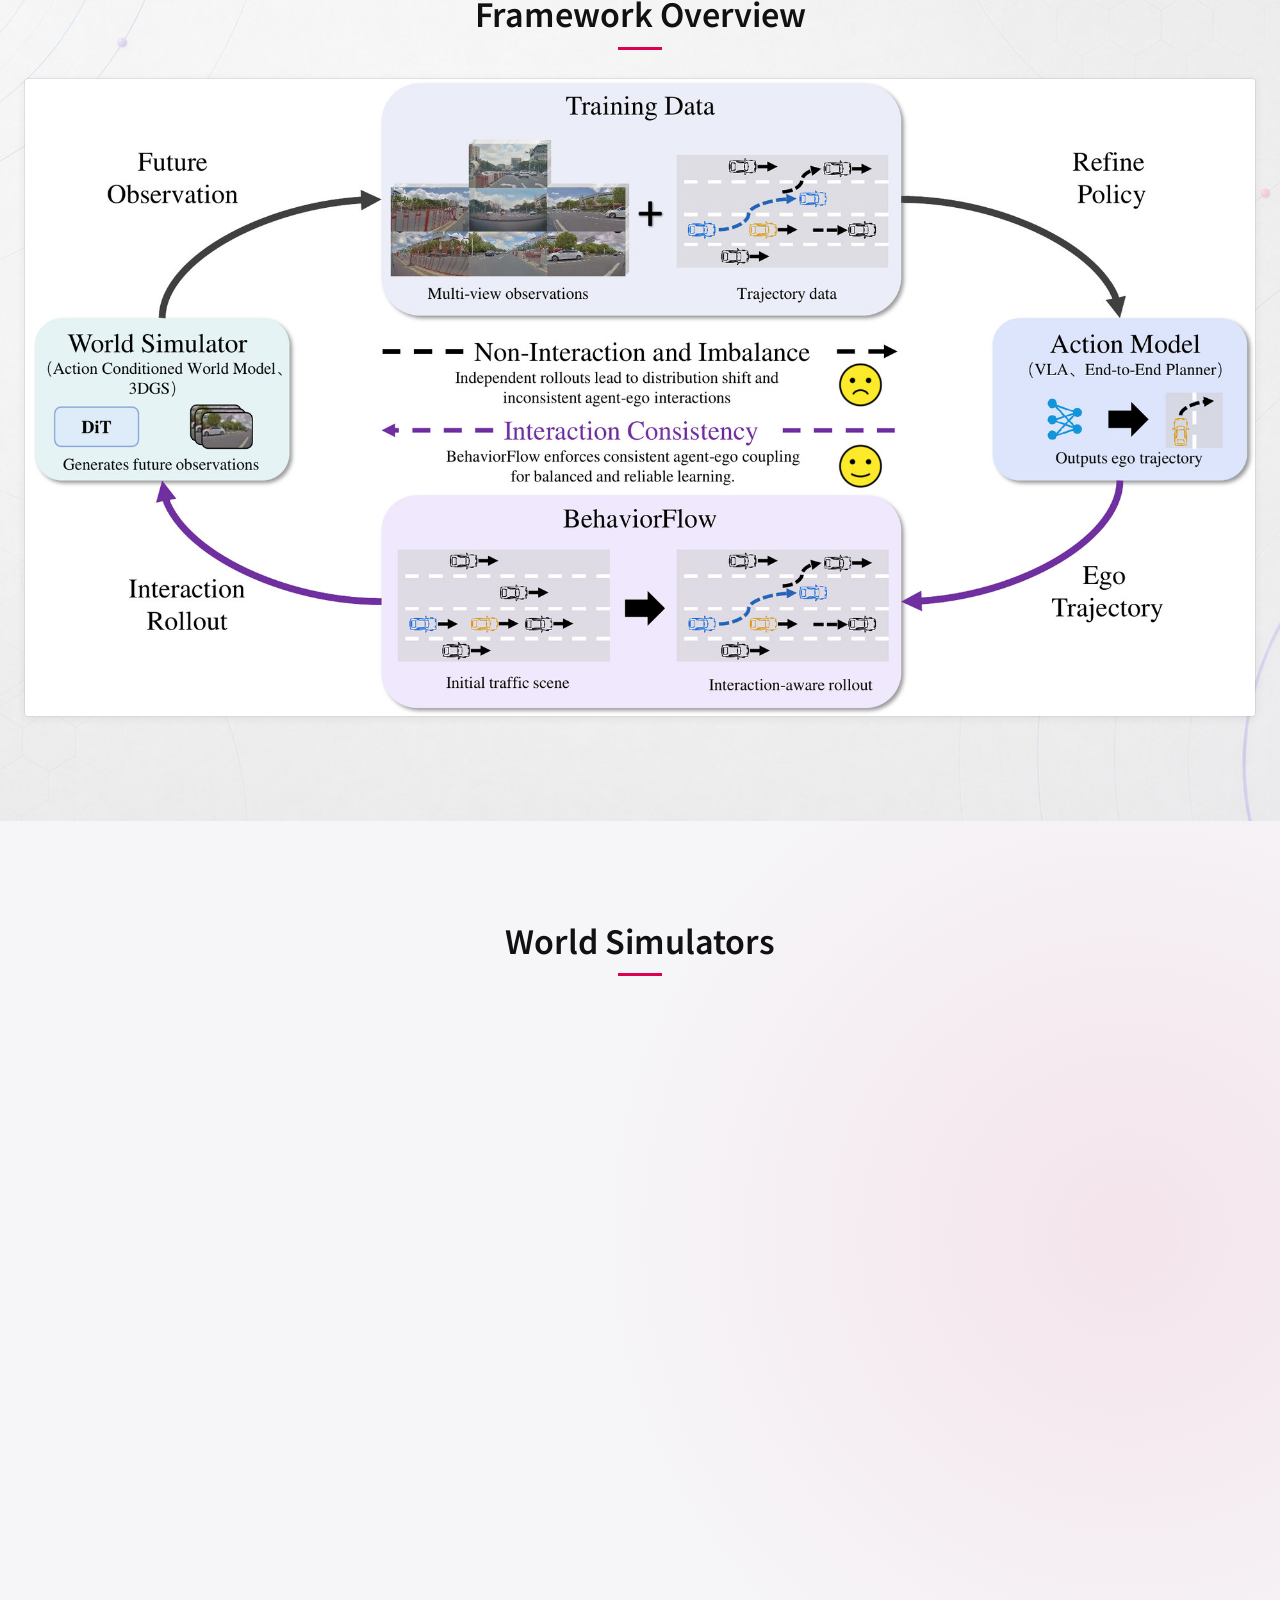
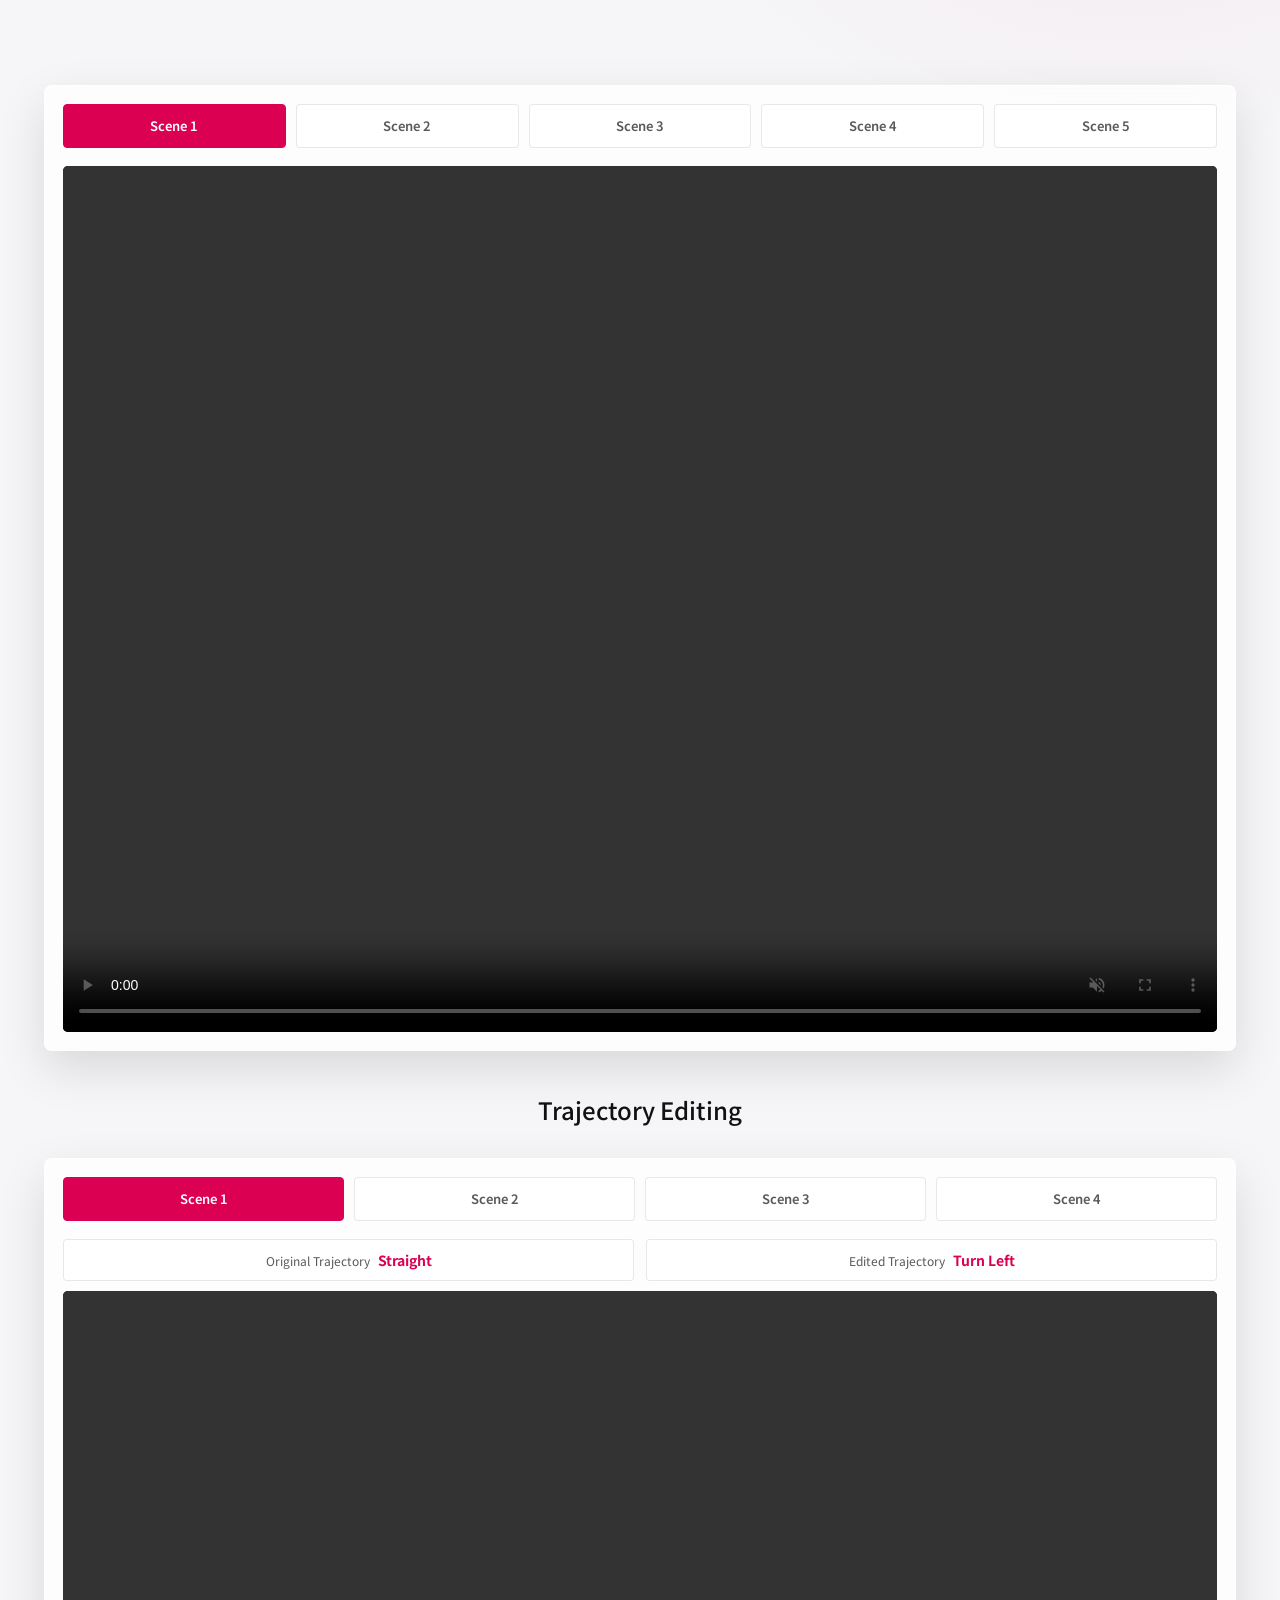
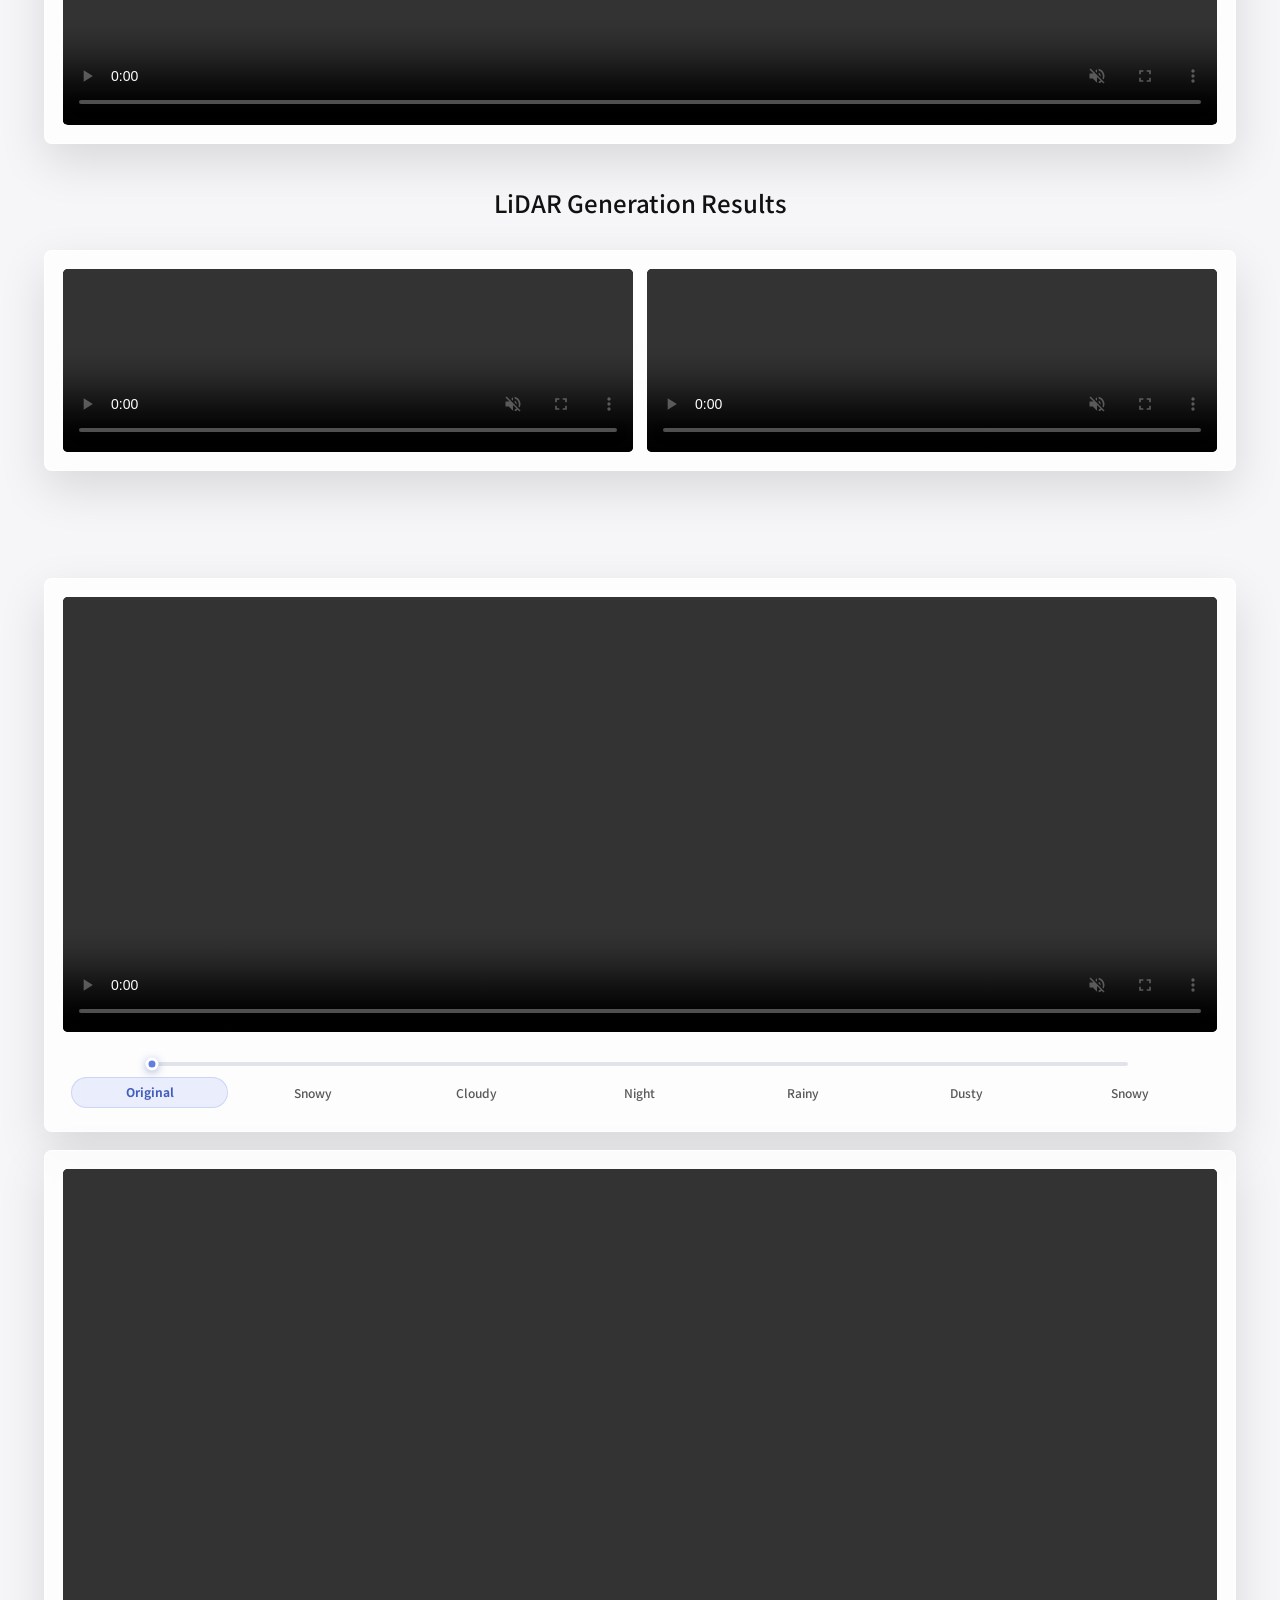
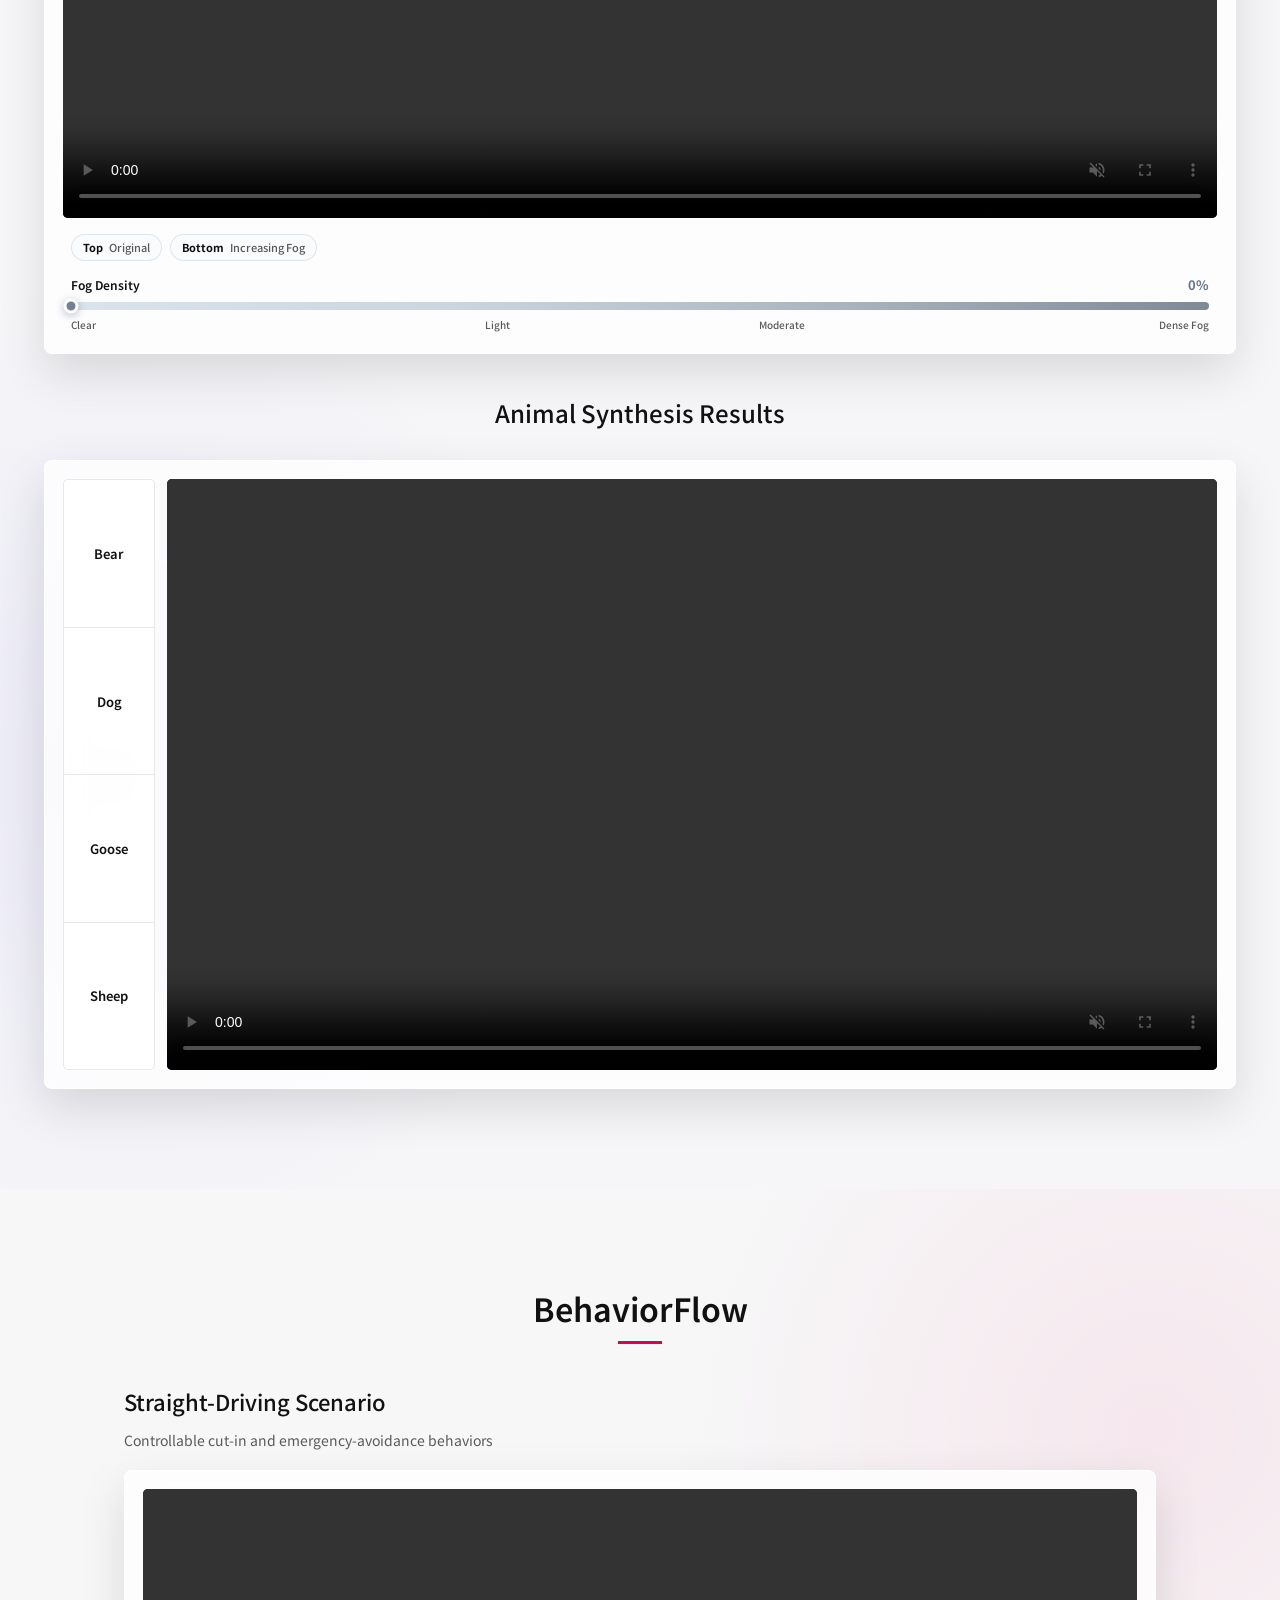
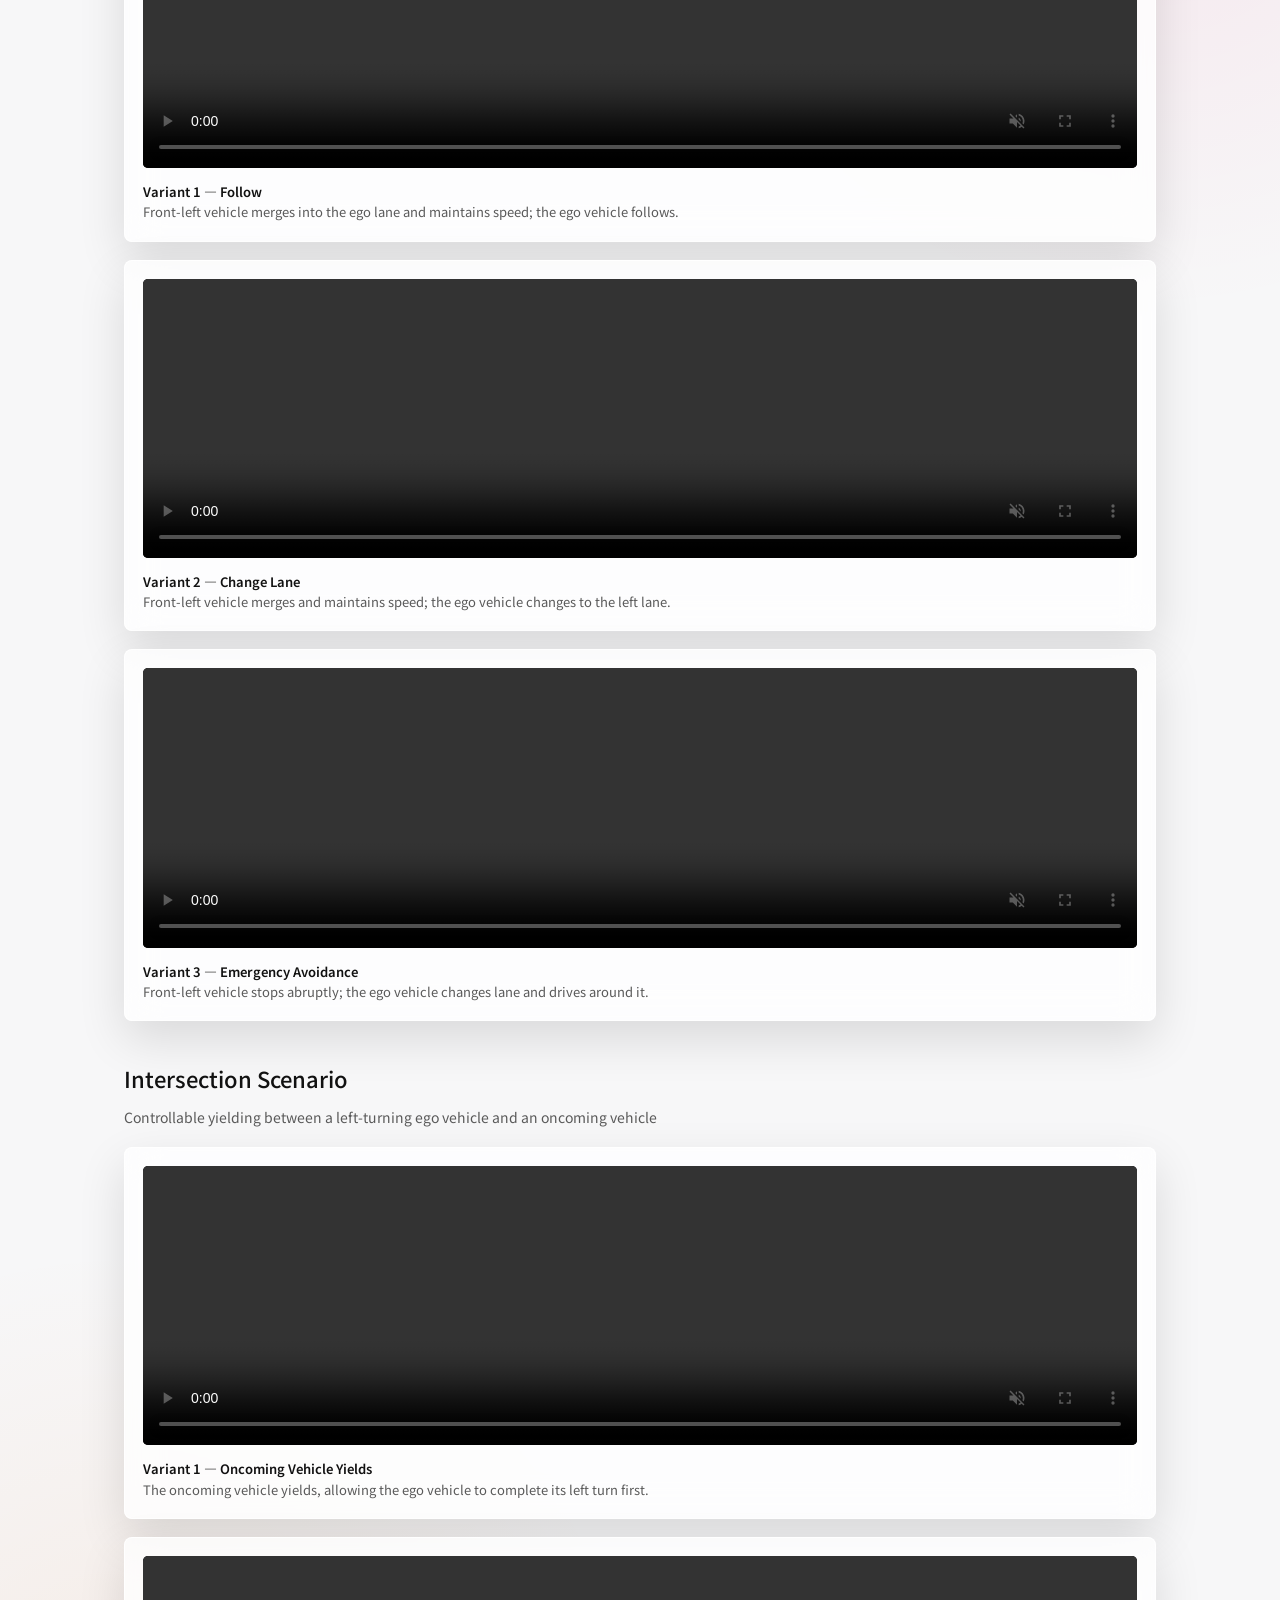
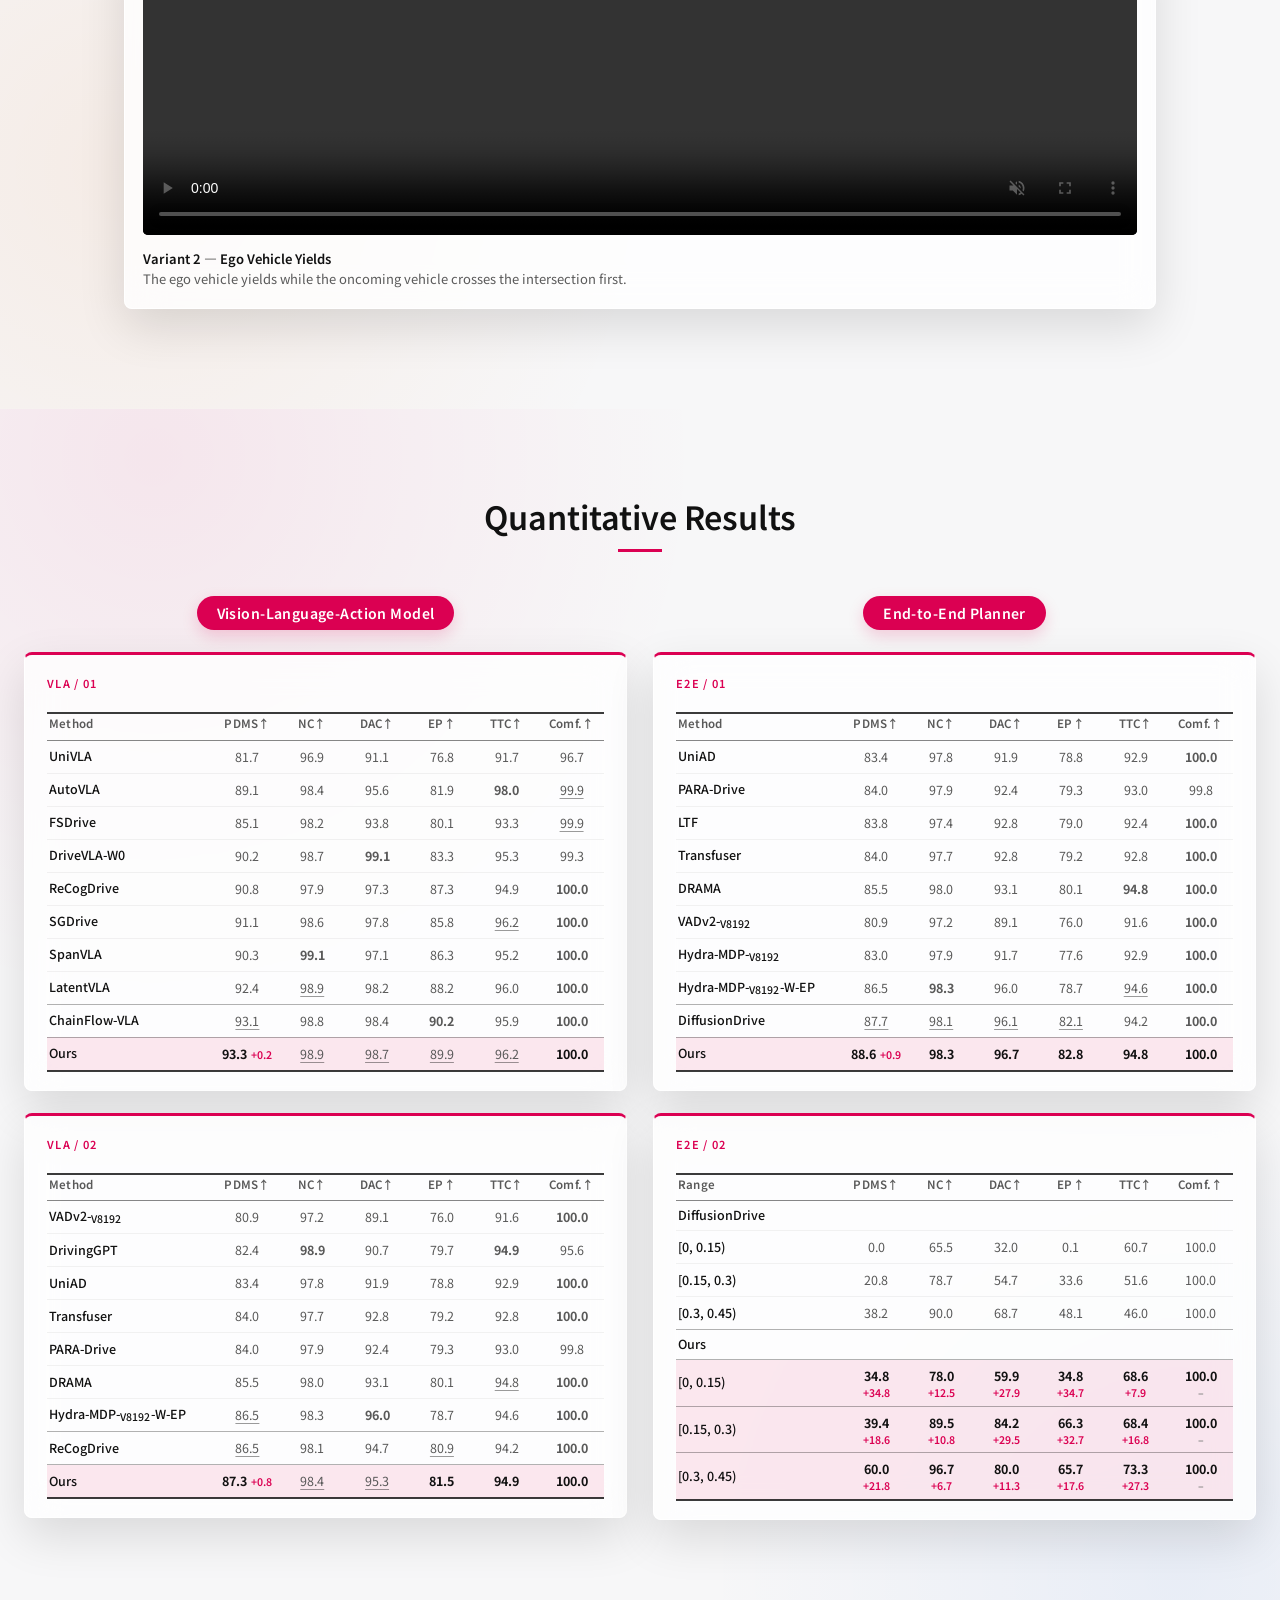
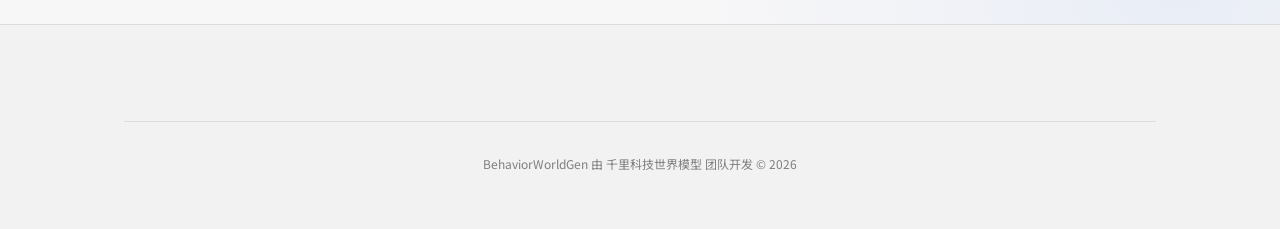
==== commit 2c42a5b0: "update arxiv & film mode" ====
--- a/index.html
+++ b/index.html
@@ -8,11 +8,60 @@
     <link rel="preconnect" href="https://fonts.googleapis.com">
     <link rel="preconnect" href="https://fonts.gstatic.com" crossorigin>
     <link href="https://fonts.googleapis.com/css2?family=Noto+Sans+SC:wght@300;400;500;600;700&family=SF+Pro+Display:wght@300;400;500;600;700&display=swap" rel="stylesheet">
-    <link rel="stylesheet" href="css/style.css">
+    <link rel="stylesheet" href="css/style.css?v=film-preview-1">
 </head>
 <body>
     <div data-include="sections/navigation.html"></div>
-    <div data-include="sections/behavior-world-gen.html"></div>
+    <!-- Hero is kept inline so local preview servers always reflect CTA changes. -->
+    <section class="hero">
+        <div class="hero-content">
+            <h1>BehaviorWorldGen</h1>
+            <p class="subtitle">交互式驾驶世界模型</p>
+            <p class="tagline">通过可控、行为感知的结构化世界生成，闭环连接驾驶动作模型与世界模拟器。</p>
+            <div class="hero-team">
+                <button type="button" class="hero-badge authors-toggle" aria-expanded="false" aria-controls="authors-panel">
+                    <img src="img/shared/afari-team-logo.png" alt="" class="team-logo">
+                    AFARI World Model Team
+                    <svg class="authors-chevron" width="15" height="15" viewBox="0 0 24 24" fill="none" stroke="currentColor" stroke-width="2.2" stroke-linecap="round" stroke-linejoin="round">
+                        <path d="M6 9l6 6 6-6"/>
+                    </svg>
+                </button>
+                <div data-include="sections/authors.html"></div>
+            </div>
+            <div class="hero-cta">
+                <a href="https://arxiv.org/abs/2608.22187" class="btn report-link" target="_blank" rel="noopener noreferrer" aria-label="Technical Report on arXiv, 2608.22187">
+                    <svg class="cta-icon arxiv-icon" width="24" height="24" viewBox="0 0 24 24" fill="none" stroke="currentColor" stroke-width="1.7" stroke-linecap="round" stroke-linejoin="round" aria-hidden="true">
+                        <path d="M5.2 3.2c2.3 3.5 4.6 7.2 6.8 10.8 2.2-3.6 4.5-7.3 6.8-10.8"/>
+                        <path d="M7.2 20.8c1.6-2.3 3.2-4.6 4.8-6.8 1.6 2.2 3.2 4.5 4.8 6.8"/>
+                    </svg>
+                    <span>arXiv&nbsp; 2608.22187</span>
+                </a>
+                <button type="button" class="btn film-preview-trigger" aria-haspopup="dialog" aria-controls="film-preview-modal">
+                    <svg class="cta-icon film-icon" width="24" height="24" viewBox="0 0 24 24" fill="none" stroke="currentColor" stroke-width="1.8" stroke-linecap="round" stroke-linejoin="round" aria-hidden="true">
+                        <path d="M4 9h16v11H4z"/>
+                        <path d="M4 9l2-5h16l-2 5"/>
+                        <path d="M8 4 6 9M13 4l-2 5M18 4l-2 5"/>
+                    </svg>
+                    <span>Film Mode&nbsp; Preview</span>
+                </button>
+            </div>
+        </div>
+    </section>
+
+    <div class="film-modal" id="film-preview-modal" role="dialog" aria-modal="true" aria-label="Film Preview" hidden>
+        <div class="film-modal-backdrop" data-film-close></div>
+        <div class="film-modal-content">
+            <button type="button" class="film-modal-close" data-film-close aria-label="Close Film Preview">
+                <svg width="22" height="22" viewBox="0 0 24 24" fill="none" stroke="currentColor" stroke-width="2" stroke-linecap="round" aria-hidden="true">
+                    <path d="M6 6l12 12M18 6L6 18"/>
+                </svg>
+            </button>
+            <video controls playsinline preload="metadata" controlslist="nodownload" aria-label="BehaviorWorldGen film preview">
+                <source src="video/film-video/film-video-compressed.mp4" type="video/mp4">
+                你的浏览器不支持 HTML5 视频播放，请升级浏览器！
+            </video>
+        </div>
+    </div>
     <div data-include="sections/abstract.html"></div>
     <div data-include="sections/framework-overview.html"></div>
     <div data-include="sections/world-simulators.html"></div>
@@ -20,6 +69,6 @@
     <div data-include="sections/quantitative-results.html"></div>
     <div data-include="sections/footer.html"></div>
 
-    <script src="js/main.js"></script>
+    <script src="js/main.js?v=film-preview-1"></script>
 </body>
 </html>
--- a/css/style.css
+++ b/css/style.css
@@ -11,6 +11,12 @@
             --accent: #db0052;
             --accent-light: #fd025c;
             --accent-subtle: rgba(219, 0, 82, 0.09);
+            /* Author roster color coding */
+            --aff-1: #db0052;      /* AFARI, Qianli Technology — brand red */
+            --aff-2: #0052db;      /* MEGVII — blue */
+            --role-eq: #8305a6;    /* * Equal contribution — theme purple */
+            --role-lead: #0d9488;  /* ‡ Project lead — teal */
+            --role-corr: #d97706;  /* † Corresponding author — amber */
             --gradient-accent: linear-gradient(135deg, #db0052 0%, #8305a6 55%, #0052db 100%);
             --gradient-glow: radial-gradient(600px circle at var(--mouse-x, 50%) var(--mouse-y, 50%), rgba(219, 0, 82, 0.07), transparent 42%);
             --border-subtle: rgba(0, 0, 0, 0.09);
@@ -161,15 +167,21 @@
             align-items: center;
             gap: 8px;
             padding: 6px 14px;
-            background: var(--bg-elevated);
+            background: rgba(231, 230, 230, 0.58);
             border: 1px solid var(--border-subtle);
             border-radius: 50px;
-            font-size: 12px;
-            color: var(--text-secondary);
-            margin-bottom: 32px;
-            opacity: 0;
-            transform: translateY(20px);
-            animation: heroFadeIn 0.8s var(--ease-out-expo) 0.1s forwards;
+            font-size: 13px;
+            font-weight: 500;
+            color: var(--text-secondary);
+            text-decoration: none;
+            backdrop-filter: blur(6px);
+        }
+
+        .team-logo {
+            width: 20px;
+            height: 20px;
+            object-fit: contain;
+            flex: 0 0 auto;
         }
 
         .hero-badge .dot {
@@ -177,6 +189,13 @@
             height: 6px;
             background: linear-gradient(135deg, #34c759, #30d158);
             border-radius: 50%;
+        }
+
+        .hero-team {
+            margin-top: 26px;
+            opacity: 0;
+            transform: translateY(20px);
+            animation: heroFadeIn 0.9s var(--ease-out-expo) 0.6s forwards;
         }
 
         .hero h1 {
@@ -204,17 +223,21 @@
 
         .hero .tagline {
             font-size: 17px;
-            color: var(--text-secondary);
-            max-width: 540px;
+            color: #444444;
+            max-width: none;
             margin: 0 auto;
             line-height: 1.7;
+            white-space: nowrap;
             opacity: 0;
             transform: translateY(30px);
             animation: heroFadeIn 0.9s var(--ease-out-expo) 0.5s forwards;
         }
 
         .hero-cta {
-            margin-top: 40px;
+            margin-top: 24px;
+            display: flex;
+            justify-content: center;
+            gap: 14px;
             opacity: 0;
             transform: translateY(30px);
             animation: heroFadeIn 0.9s var(--ease-out-expo) 0.65s forwards;
@@ -223,22 +246,264 @@
         .hero-cta .btn {
             display: inline-flex;
             align-items: center;
-            gap: 8px;
-            padding: 14px 28px;
+            gap: 11px;
+            min-height: 52px;
+            padding: 10px 22px;
+            background: rgba(231, 230, 230, 0.58);
+            border: 1px solid var(--border-subtle);
+            border-radius: 50px;
+            color: var(--text-secondary);
+            font-size: 16px;
+            font-weight: 600;
+            text-decoration: none;
+            text-shadow: none;
+            box-shadow: none;
+            backdrop-filter: blur(6px);
+            -webkit-backdrop-filter: blur(6px);
+            transition: color 0.25s ease, border-color 0.25s ease, background 0.25s ease, transform 0.25s ease, box-shadow 0.25s ease;
+            cursor: pointer;
+            font-family: inherit;
+        }
+
+        .hero-cta .btn .cta-icon {
+            width: 24px;
+            height: 24px;
+            flex: 0 0 auto;
+        }
+
+        .hero-cta .report-link .arxiv-icon {
+            width: 25px;
+            height: 25px;
+        }
+
+        .hero-cta .btn:hover {
+            color: var(--text-primary);
+            border-color: var(--border-light);
+            background: rgba(231, 230, 230, 0.78);
+            text-shadow: none;
+            box-shadow: none;
+            transform: translateY(-1px);
+        }
+
+        /* ===== Film Preview Modal ===== */
+        body.film-modal-open {
+            overflow: hidden;
+        }
+
+        .film-modal {
+            position: fixed;
+            inset: 0;
+            z-index: 2000;
+            display: grid;
+            place-items: center;
+            padding: 28px;
+        }
+
+        .film-modal[hidden] {
+            display: none;
+        }
+
+        .film-modal-backdrop {
+            position: absolute;
+            inset: 0;
+            background: rgba(0, 0, 0, 0.82);
+            backdrop-filter: blur(12px);
+            -webkit-backdrop-filter: blur(12px);
+        }
+
+        .film-modal-content {
+            position: relative;
+            width: min(1200px, 92vw);
+            max-height: 88vh;
+            z-index: 1;
+            background: #000;
+            border-radius: 10px;
+            box-shadow: 0 24px 80px rgba(0, 0, 0, 0.45);
+            overflow: visible;
+        }
+
+        .film-modal video {
+            display: block;
+            width: 100%;
+            max-height: 88vh;
+            border-radius: 10px;
+            background: #000;
+        }
+
+        .film-modal-close {
+            position: absolute;
+            top: -18px;
+            right: -18px;
+            z-index: 2;
+            width: 42px;
+            height: 42px;
+            display: grid;
+            place-items: center;
+            border: 1px solid rgba(255, 255, 255, 0.3);
+            border-radius: 50%;
+            color: #fff;
+            background: rgba(20, 20, 20, 0.9);
+            cursor: pointer;
+            transition: background 0.2s ease, transform 0.2s ease;
+        }
+
+        .film-modal-close:hover {
             background: var(--accent);
-            border: 1px solid var(--accent);
-            border-radius: 4px;
-            color: white;
+            transform: scale(1.06);
+        }
+
+        .film-modal-close:focus-visible,
+        .film-preview-trigger:focus-visible {
+            outline: 3px solid rgba(253, 2, 92, 0.4);
+            outline-offset: 3px;
+        }
+
+        /* ===== Authors & Affiliations ===== */
+        /* The "AFARI World Model Team" badge doubles as the expand/collapse toggle. */
+        button.hero-badge {
+            cursor: pointer;
+            font-family: inherit;
+            font-size: 13px;
+            font-weight: 500;
+            transition: color 0.25s ease, border-color 0.25s ease, background 0.25s ease;
+        }
+
+        button.hero-badge:hover {
+            color: var(--text-primary);
+            border-color: var(--border-light);
+        }
+
+        .authors-chevron {
+            margin-left: 2px;
+            transition: transform 0.35s var(--ease-out-expo);
+        }
+
+        .authors-toggle[aria-expanded="true"] .authors-chevron {
+            transform: rotate(180deg);
+        }
+
+        .authors-panel {
+            display: grid;
+            grid-template-rows: 1fr;
+            opacity: 1;
+            transition: grid-template-rows 0.45s var(--ease-out-expo), opacity 0.3s ease;
+        }
+
+        .authors-panel.is-collapsed {
+            grid-template-rows: 0fr;
+            opacity: 0;
+        }
+
+        .authors-panel-inner {
+            overflow: hidden;
+            min-height: 0;
+            padding-top: 28px;
+        }
+
+        .author-list {
+            display: flex;
+            flex-wrap: wrap;
+            justify-content: center;
+            gap: 14px 16px;
+            max-width: 980px;
+            margin: 0 auto;
+            line-height: 1.3;
+        }
+
+        .author {
+            font-size: 16px;
+            font-weight: 600;
+            color: var(--text-primary);
+            white-space: nowrap;
+            letter-spacing: 0.005em;
+        }
+
+        .author sup {
+            font-size: 0.72em;
+            font-weight: 500;
+            color: var(--text-secondary);
+            vertical-align: super;
+            margin-left: 2px;
+            letter-spacing: 0.05em;
+        }
+
+        .author sup .role {
+            color: var(--accent);
+            font-weight: 600;
+        }
+
+        /* Color-coded affiliation numbers & role markers (author list + legends) */
+        #authors-panel .a1 { color: var(--aff-1); }
+        #authors-panel .a2 { color: var(--aff-2); }
+        #authors-panel .sep { color: var(--text-tertiary); font-weight: 400; }
+        #authors-panel .r-eq { color: var(--role-eq); font-weight: 700; }
+        #authors-panel .r-lead { color: var(--role-lead); font-weight: 700; }
+        #authors-panel .r-corr { color: var(--role-corr); font-weight: 700; }
+
+        .affiliation-list {
+            display: flex;
+            flex-wrap: wrap;
+            justify-content: center;
+            gap: 6px 26px;
+            max-width: 760px;
+            margin: 22px auto 0;
+            line-height: 1.5;
+        }
+
+        .affiliation {
             font-size: 14px;
-            font-weight: 500;
-            text-decoration: none;
-            transition: background 0.25s ease, border-color 0.25s ease, transform 0.25s ease;
-        }
-
-        .hero-cta .btn:hover {
-            background: var(--accent-light);
-            border-color: var(--accent-light);
-            transform: translateY(-2px);
+            color: var(--text-secondary);
+            white-space: nowrap;
+        }
+
+        .affiliation sup {
+            font-size: 0.72em;
+            font-weight: 600;
+            color: var(--text-secondary);
+            margin-right: 3px;
+            vertical-align: super;
+        }
+
+        .author-notes {
+            display: flex;
+            flex-wrap: wrap;
+            justify-content: center;
+            gap: 6px 26px;
+            margin: 13px auto 0;
+        }
+
+        .author-note {
+            font-size: 12.5px;
+            color: var(--text-secondary);
+            white-space: nowrap;
+            letter-spacing: 0.01em;
+        }
+
+        .author-note sup {
+            font-size: 1em;
+            font-weight: 600;
+            color: var(--text-secondary);
+            margin-right: 4px;
+            vertical-align: super;
+        }
+
+        @media (max-width: 640px) {
+            .author {
+                font-size: 15px;
+            }
+
+            .affiliation {
+                font-size: 13px;
+            }
+
+            .author-list {
+                gap: 6px 16px;
+            }
+
+            .affiliation-list,
+            .author-notes {
+                gap: 5px 14px;
+            }
         }
 
        
@@ -525,8 +790,10 @@
 
         /* ===== 30-Second AR Rollout Results ===== */
         .rollout-results {
-            background-color: #f4f4f6;
-            background-image: url("../img/background/world-simulators-bg.jpg");
+            background-color: #f6f6f8;
+            background-image:
+                radial-gradient(900px circle at 88% 8%, rgba(219, 0, 82, 0.075), transparent 62%),
+                radial-gradient(800px circle at 8% 92%, rgba(79, 70, 229, 0.07), transparent 62%);
             background-repeat: no-repeat;
             background-position: center center;
             background-size: cover;
@@ -749,6 +1016,10 @@
             grid-template-columns: repeat(4, minmax(0, 1fr));
         }
 
+        .long-horizon-tabs {
+            grid-template-columns: repeat(5, minmax(0, 1fr));
+        }
+
         .rollout-tab {
             min-height: 44px;
             padding: 10px 14px;
@@ -794,6 +1065,44 @@
 
         .ar-rollout-player {
             aspect-ratio: 16 / 9;
+        }
+
+        .long-horizon-showcase .rollout-player {
+            aspect-ratio: 960 / 721;
+        }
+
+        .trajectory-editing-showcase .rollout-player {
+            aspect-ratio: 1920 / 721;
+        }
+
+        .trajectory-comparison-labels {
+            display: grid;
+            grid-template-columns: repeat(2, minmax(0, 1fr));
+            gap: 12px;
+            margin-bottom: 10px;
+        }
+
+        .trajectory-comparison-labels div {
+            display: flex;
+            align-items: baseline;
+            justify-content: center;
+            gap: 8px;
+            padding: 9px 12px;
+            border: 1px solid var(--border-subtle);
+            border-radius: 4px;
+            background: rgba(255, 255, 255, 0.82);
+            font-family: var(--font-en);
+            text-align: center;
+        }
+
+        .trajectory-comparison-labels span {
+            color: var(--text-secondary);
+            font-size: 12px;
+        }
+
+        .trajectory-comparison-labels strong {
+            color: var(--accent);
+            font-size: 14px;
         }
 
         .ar-rollout-player img {
@@ -905,6 +1214,178 @@
             object-fit: contain;
         }
 
+        .weather-timeline {
+            --weather-progress: 0%;
+            margin-top: 18px;
+            padding: 12px 8px 4px;
+        }
+
+        .weather-progress {
+            position: relative;
+            height: 4px;
+            margin: 0 calc(100% / 14);
+            border-radius: 999px;
+            background: rgba(94, 108, 132, 0.18);
+        }
+
+        .weather-progress-fill {
+            position: absolute;
+            inset: 0 auto 0 0;
+            width: var(--weather-progress);
+            border-radius: inherit;
+            background: linear-gradient(90deg, #8fc9ff 0%, #8298e8 52%, #756bb1 100%);
+        }
+
+        .weather-progress-marker {
+            position: absolute;
+            top: 50%;
+            left: var(--weather-progress);
+            width: 13px;
+            height: 13px;
+            border: 3px solid #ffffff;
+            border-radius: 50%;
+            background: #607de0;
+            box-shadow: 0 2px 8px rgba(47, 69, 142, 0.4);
+            transform: translate(-50%, -50%);
+        }
+
+        .weather-stages {
+            display: grid;
+            grid-template-columns: repeat(7, minmax(0, 1fr));
+            gap: 6px;
+            margin-top: 12px;
+        }
+
+        .weather-stage {
+            min-width: 0;
+            padding: 7px 4px;
+            border: 1px solid transparent;
+            border-radius: 999px;
+            color: var(--text-secondary);
+            background: transparent;
+            font: 500 12px/1.2 var(--font-en);
+            cursor: pointer;
+            transition: color 180ms ease, background 180ms ease, border-color 180ms ease, transform 180ms ease;
+        }
+
+        .weather-stage:hover {
+            color: var(--text-primary);
+            background: rgba(96, 125, 224, 0.08);
+        }
+
+        .weather-stage.is-active {
+            color: #405ebf;
+            border-color: rgba(96, 125, 224, 0.22);
+            background: rgba(96, 125, 224, 0.12);
+            font-weight: 700;
+            transform: translateY(-1px);
+        }
+
+        .weather-stage:focus-visible {
+            outline: 2px solid #607de0;
+            outline-offset: 2px;
+        }
+
+        .fog-density-timeline {
+            --fog-progress: 0%;
+            margin-top: 16px;
+            padding: 0 8px 4px;
+        }
+
+        .fog-comparison-key {
+            display: flex;
+            flex-wrap: wrap;
+            gap: 8px;
+            margin-bottom: 16px;
+        }
+
+        .fog-comparison-key span {
+            padding: 6px 11px;
+            border: 1px solid rgba(100, 116, 139, 0.16);
+            border-radius: 999px;
+            color: var(--text-secondary);
+            background: rgba(248, 250, 252, 0.82);
+            font: 500 11px/1.2 var(--font-en);
+        }
+
+        .fog-comparison-key strong {
+            margin-right: 4px;
+            color: var(--text-primary);
+            font-weight: 700;
+        }
+
+        .fog-density-heading {
+            display: flex;
+            align-items: baseline;
+            justify-content: space-between;
+            margin-bottom: 9px;
+            color: var(--text-primary);
+            font: 600 12px/1.2 var(--font-en);
+        }
+
+        .fog-density-value {
+            color: #64748b;
+            font-size: 13px;
+            font-variant-numeric: tabular-nums;
+        }
+
+        .fog-density-track {
+            position: relative;
+            display: block;
+            width: 100%;
+            height: 8px;
+            padding: 0;
+            overflow: visible;
+            border: 0;
+            border-radius: 999px;
+            background: linear-gradient(90deg, #dbe4ed 0%, #cbd5df 34%, #aab5c0 67%, #7f8a96 100%);
+            cursor: pointer;
+        }
+
+        .fog-density-fill {
+            position: absolute;
+            inset: 0 auto 0 0;
+            width: var(--fog-progress);
+            border-radius: inherit;
+            background: linear-gradient(90deg, rgba(245, 248, 250, 0.75), #b6c0ca 62%, #697581 100%);
+            box-shadow: 0 0 10px rgba(133, 146, 158, 0.28);
+        }
+
+        .fog-density-marker {
+            position: absolute;
+            top: 50%;
+            left: var(--fog-progress);
+            width: 15px;
+            height: 15px;
+            border: 3px solid #ffffff;
+            border-radius: 50%;
+            background: #748290;
+            box-shadow: 0 2px 8px rgba(51, 65, 85, 0.34);
+            transform: translate(-50%, -50%);
+        }
+
+        .fog-density-track:focus-visible {
+            outline: 2px solid #748290;
+            outline-offset: 4px;
+        }
+
+        .fog-density-scale {
+            display: grid;
+            grid-template-columns: repeat(4, 1fr);
+            margin-top: 9px;
+            color: var(--text-secondary);
+            font: 500 10px/1.2 var(--font-en);
+        }
+
+        .fog-density-scale span:nth-child(2),
+        .fog-density-scale span:nth-child(3) {
+            text-align: center;
+        }
+
+        .fog-density-scale span:last-child {
+            text-align: right;
+        }
+
         .lidar-generation-grid {
             display: grid;
             grid-template-columns: repeat(2, minmax(0, 1fr));
@@ -925,6 +1406,18 @@
                 padding: 10px;
             }
 
+            .long-horizon-tabs {
+                grid-template-columns: repeat(5, minmax(74px, 1fr));
+                overflow-x: auto;
+                padding-bottom: 4px;
+            }
+
+            .trajectory-comparison-labels div {
+                flex-direction: column;
+                align-items: center;
+                gap: 3px;
+            }
+
             .gaussian-splatting-placeholder {
                 padding: 28px 12px;
             }
@@ -945,6 +1438,34 @@
                 padding: 10px;
             }
 
+            .weather-timeline {
+                margin-top: 12px;
+                padding-inline: 0;
+            }
+
+            .weather-stages {
+                gap: 2px;
+            }
+
+            .weather-stage {
+                padding: 6px 1px;
+                font-size: 9px;
+            }
+
+            .fog-density-timeline {
+                padding-inline: 0;
+            }
+
+            .fog-comparison-key {
+                gap: 5px;
+                margin-bottom: 13px;
+            }
+
+            .fog-comparison-key span {
+                padding: 5px 8px;
+                font-size: 9px;
+            }
+
             .animal-rollout-layout {
                 grid-template-columns: 68px minmax(0, 1fr);
                 gap: 7px;
@@ -991,8 +1512,10 @@
         /* ===== BehaviorFlow Section ===== */
         .behavior-flow {
             min-height: 520px;
-            background-color: #f4f5f8;
-            background-image: url("../img/background/BehaviorFlow-bg.jpg");
+            background-color: #f7f7f8;
+            background-image:
+                radial-gradient(840px circle at 10% 90%, rgba(219, 92, 0, 0.075), transparent 62%),
+                radial-gradient(780px circle at 90% 10%, rgba(219, 0, 82, 0.065), transparent 62%);
             background-repeat: no-repeat;
             background-position: center center;
             background-size: cover;
@@ -2058,6 +2581,14 @@
                 display: none;
             }
 
+            .hero .tagline {
+                max-width: 340px;
+                padding: 0 8px;
+                font-size: 15px;
+                line-height: 1.65;
+                white-space: normal;
+            }
+
             section {
                 padding: 72px 0;
             }
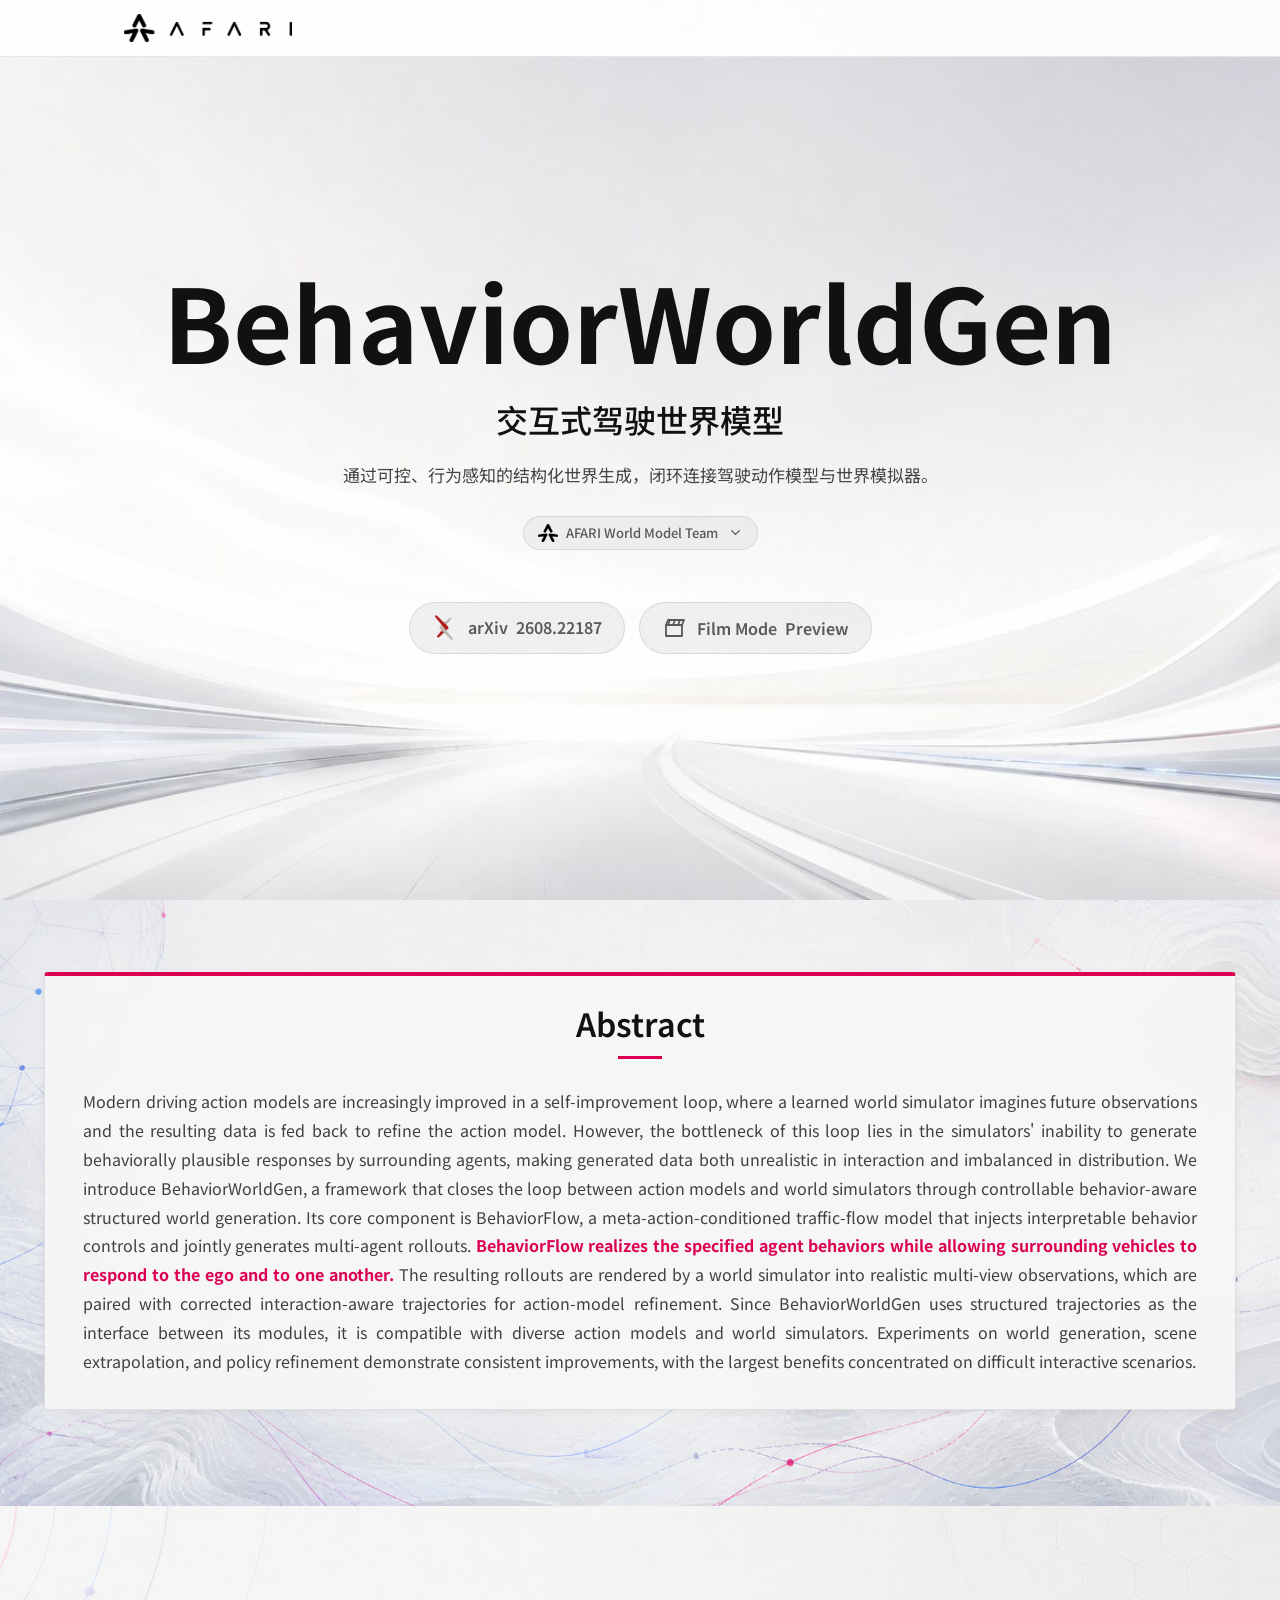
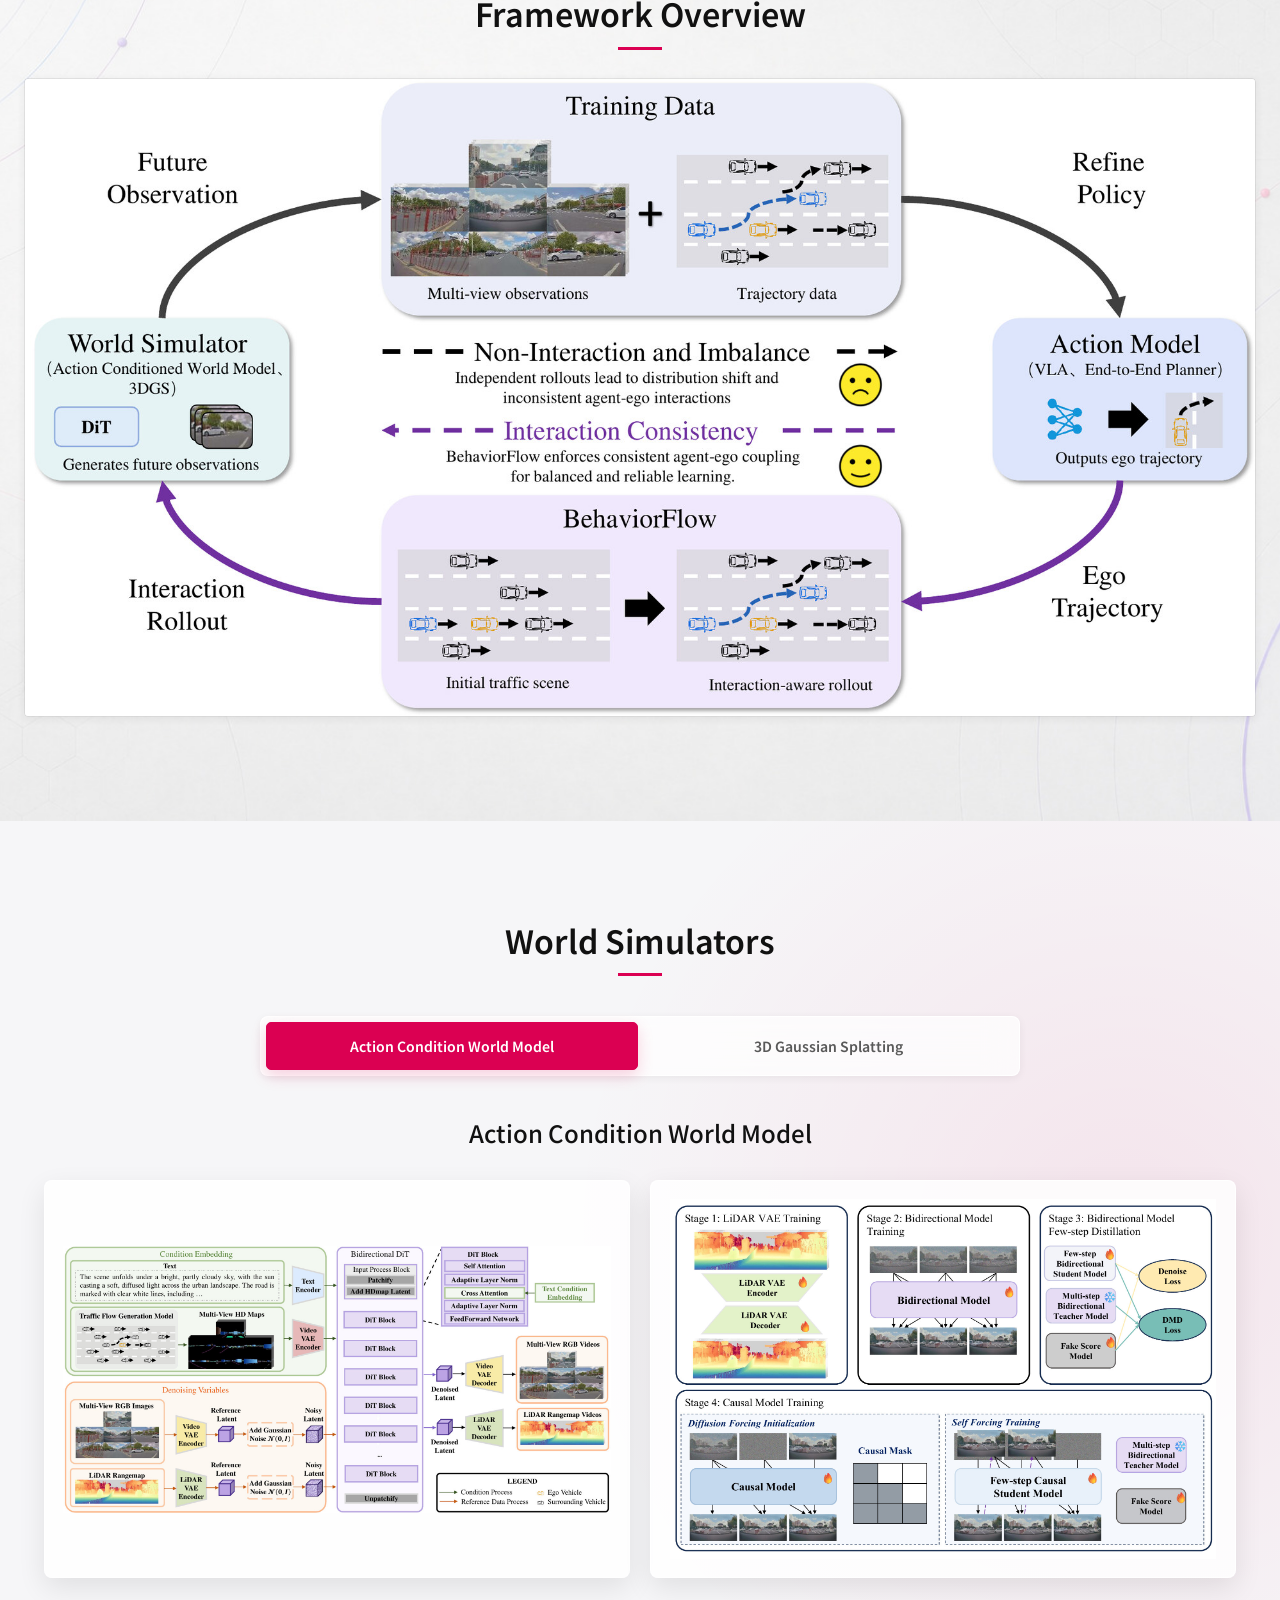
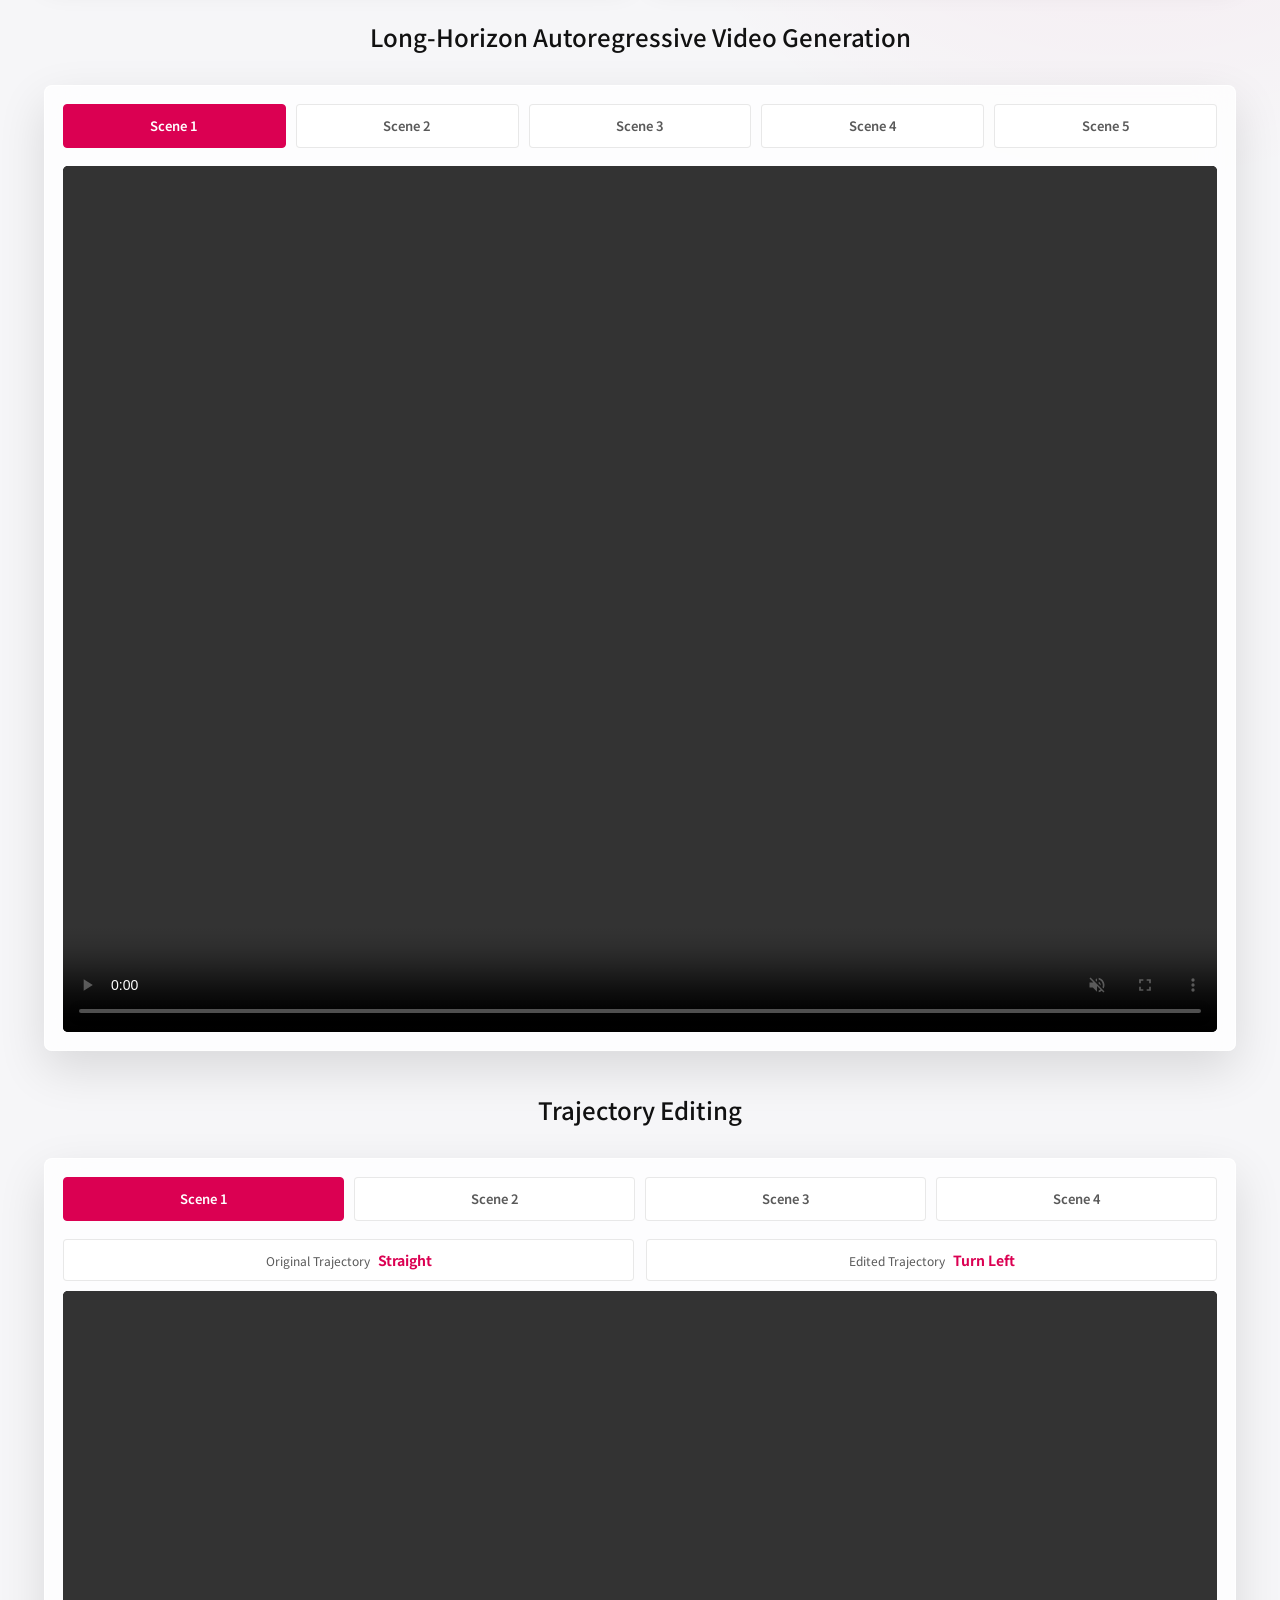
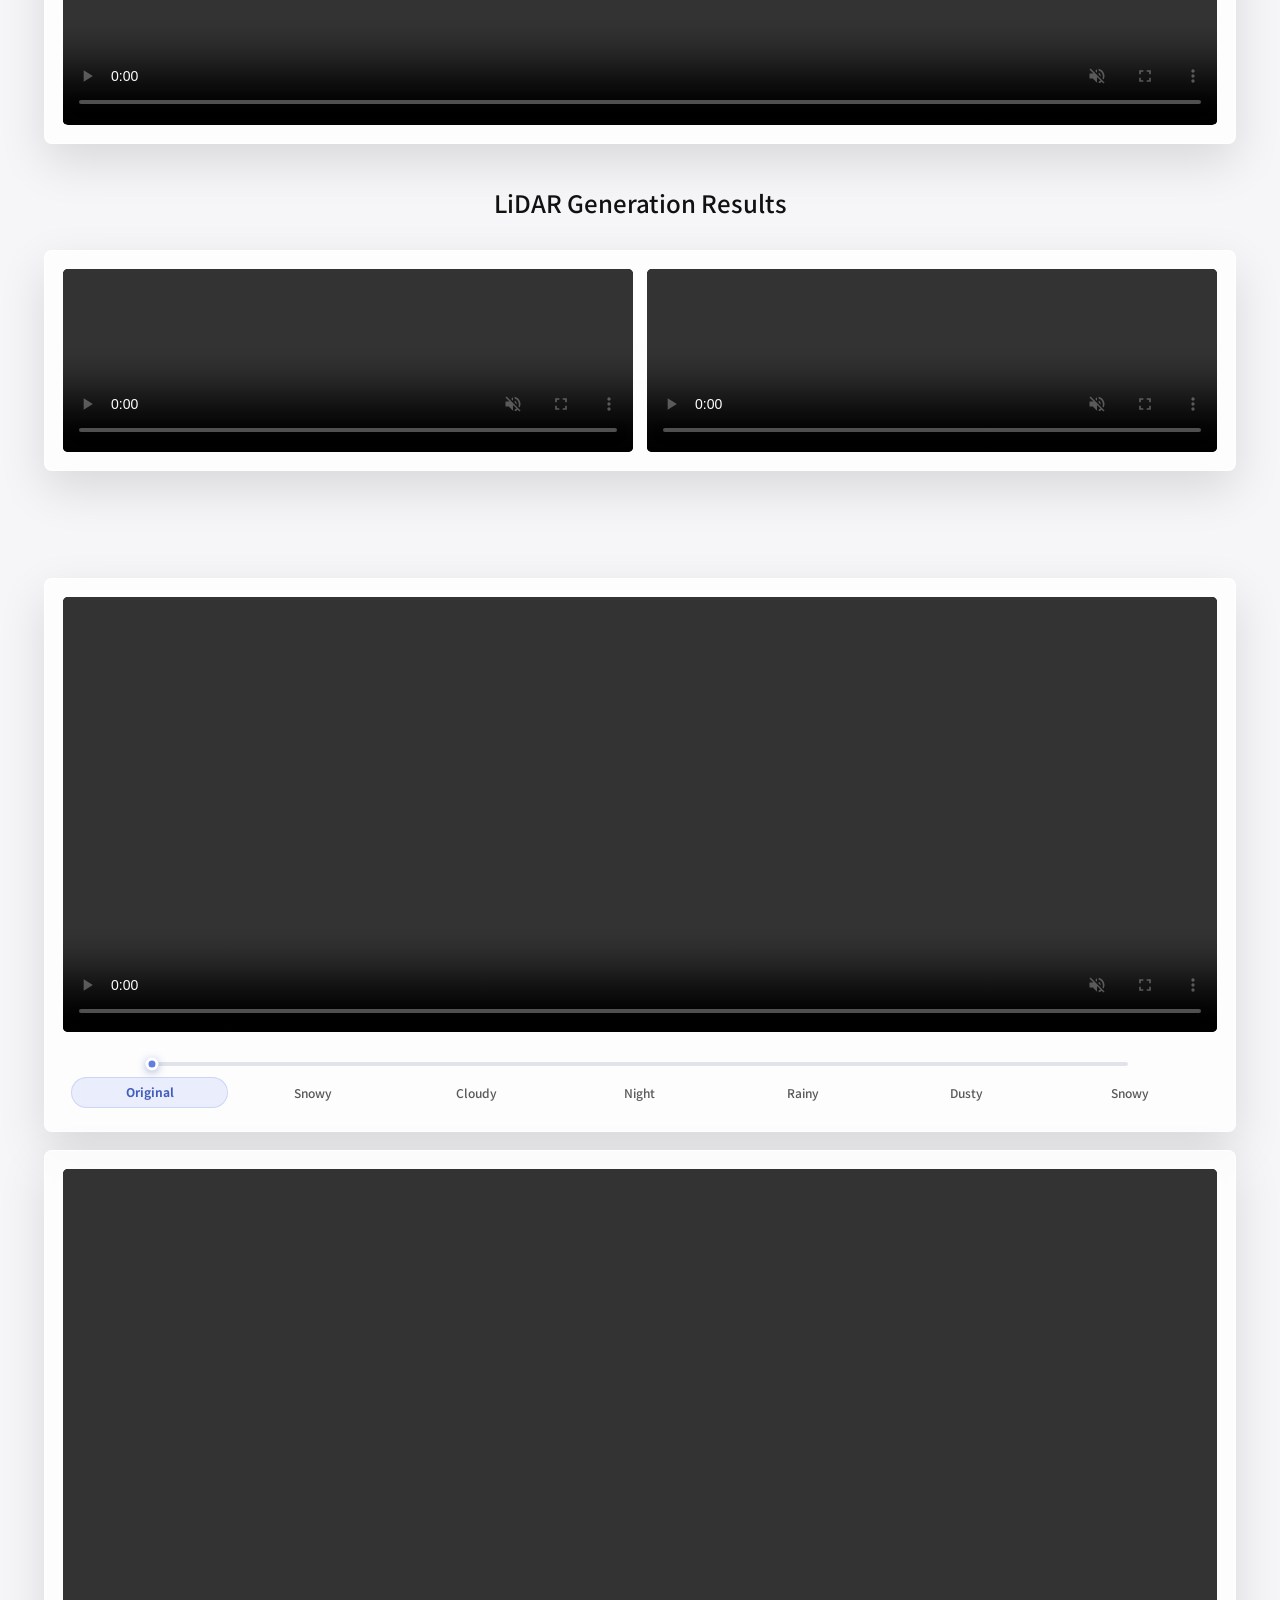
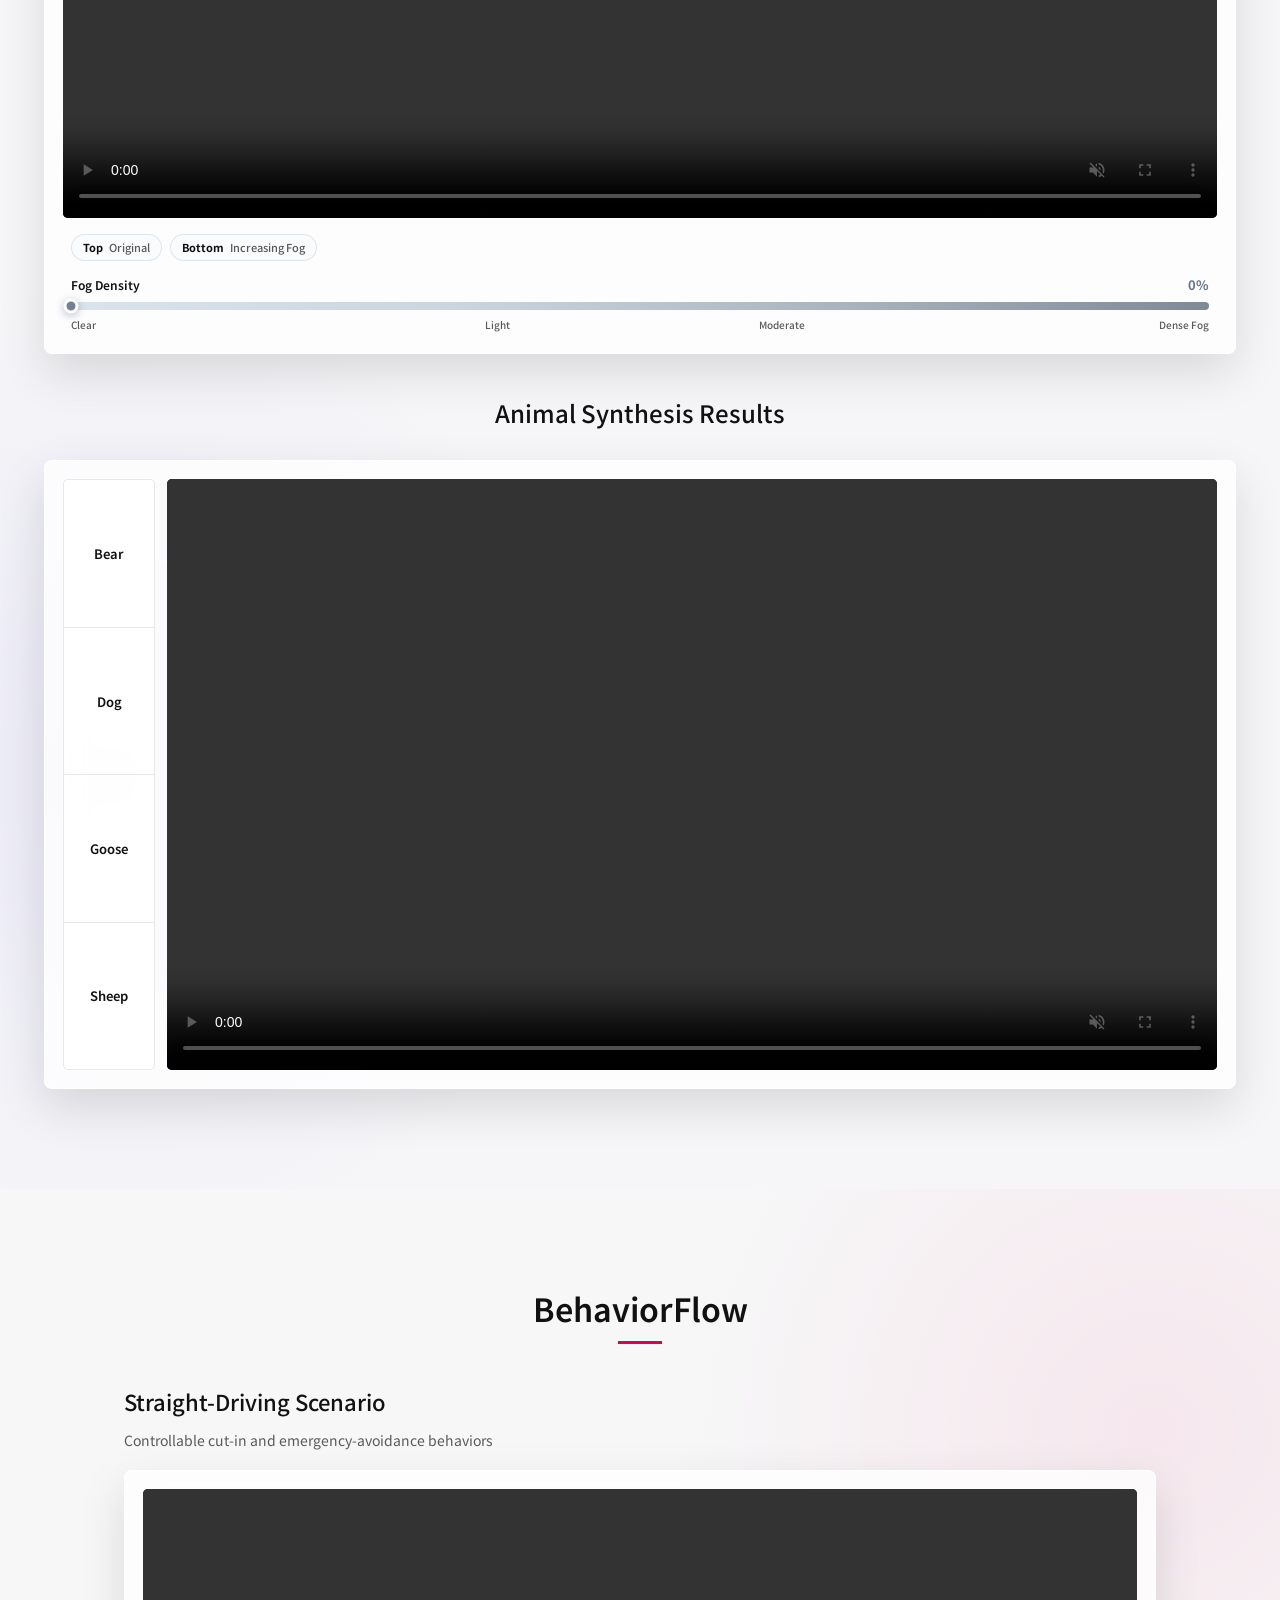
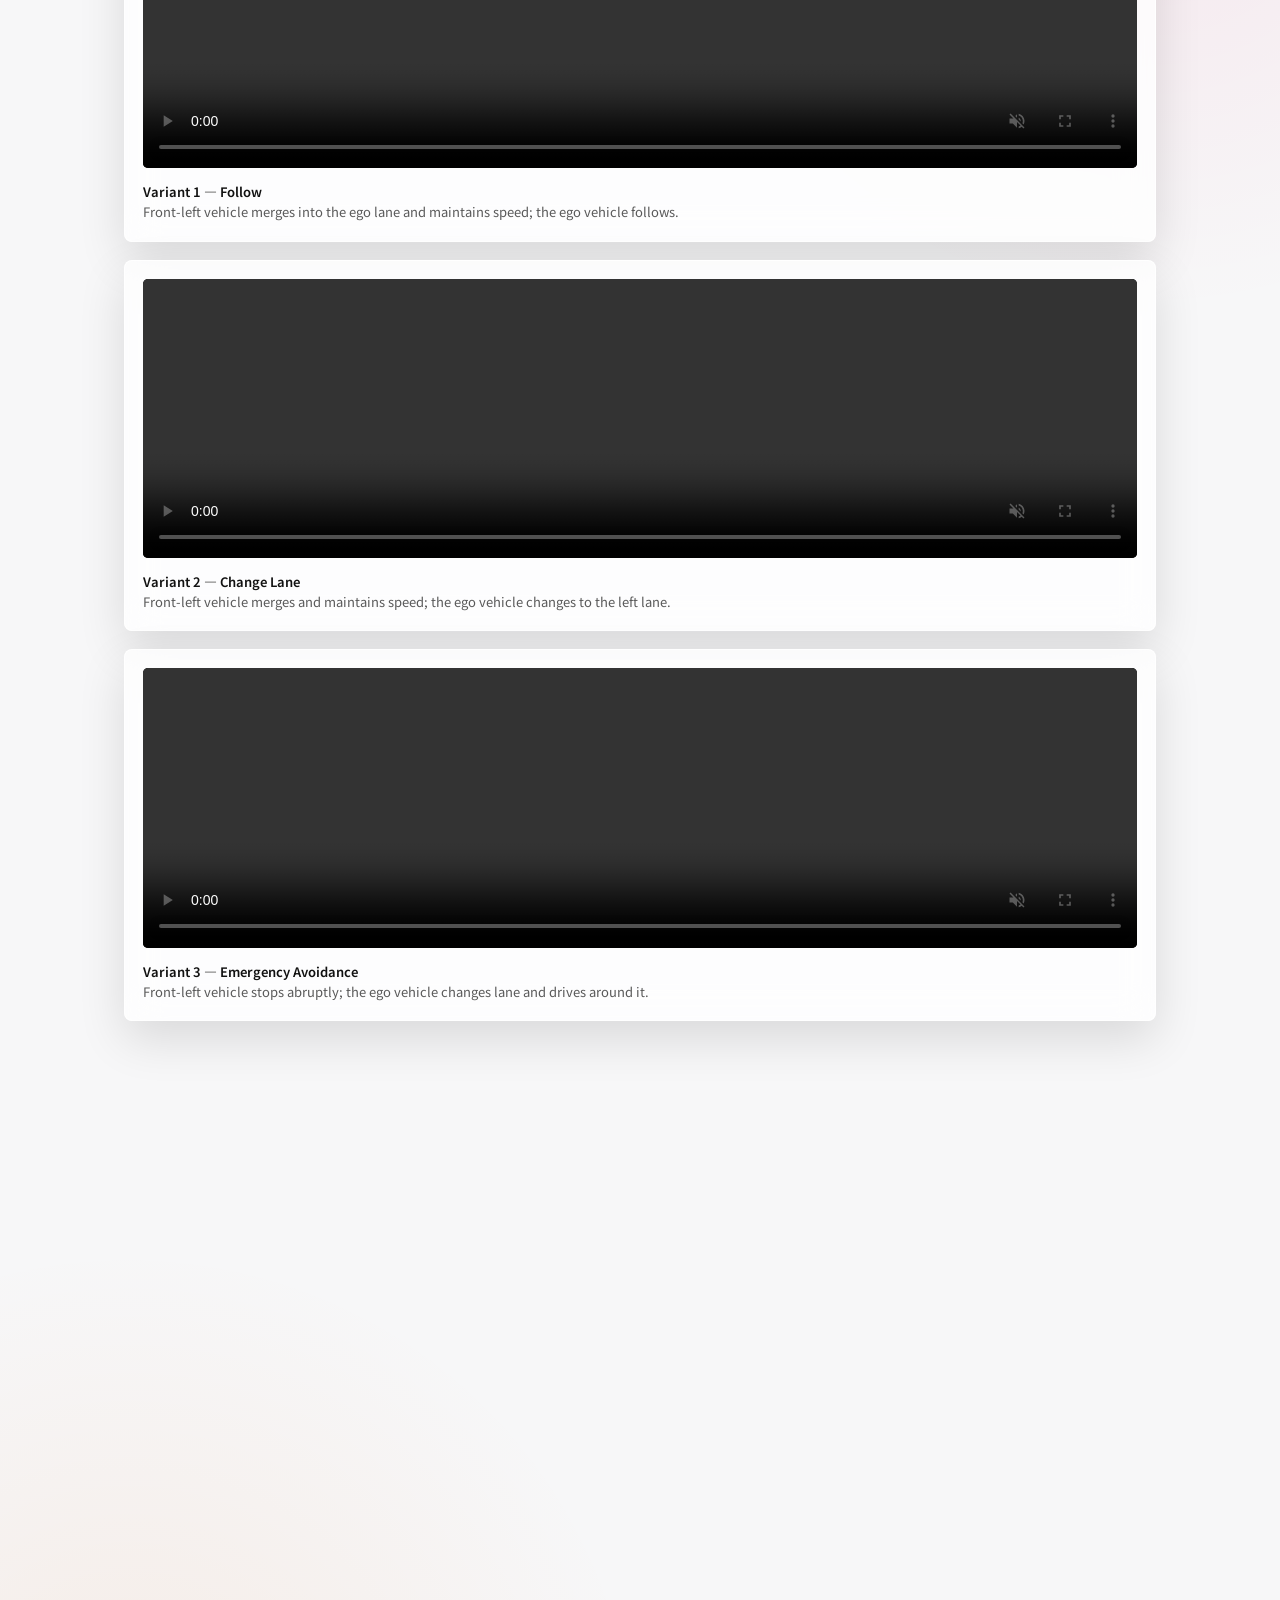
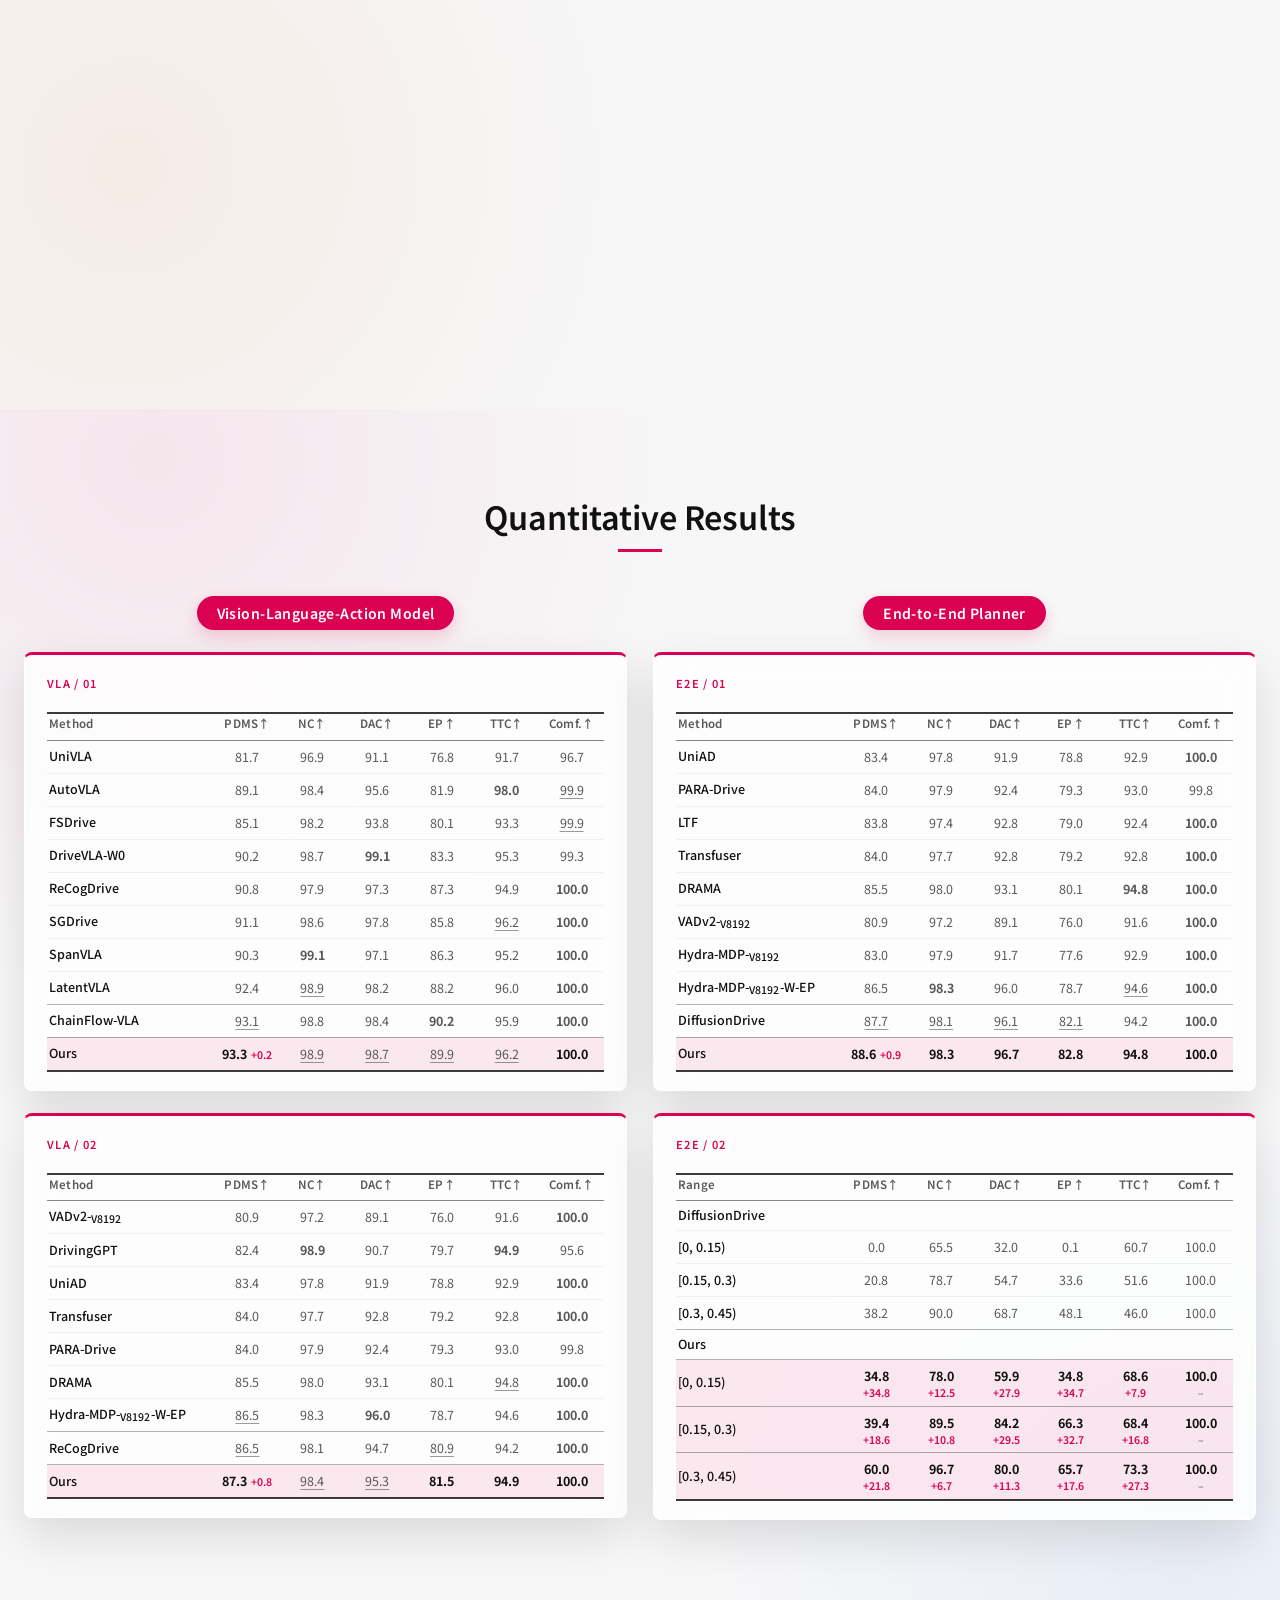
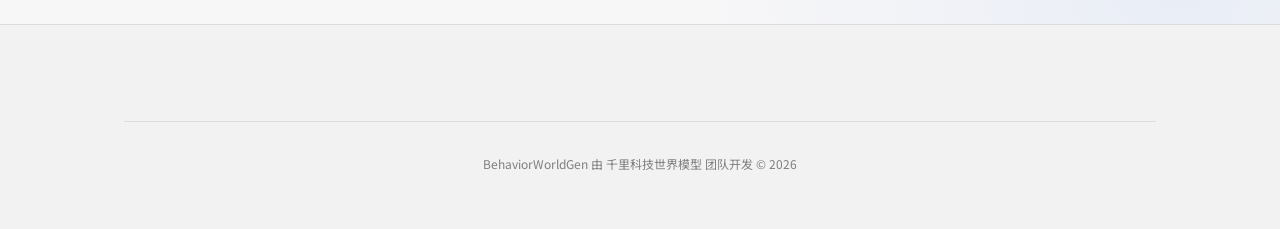
==== commit 3e3b8688: "update arxiv" ====
--- a/index.html
+++ b/index.html
@@ -30,10 +30,7 @@
             </div>
             <div class="hero-cta">
                 <a href="https://arxiv.org/abs/2608.22187" class="btn report-link" target="_blank" rel="noopener noreferrer" aria-label="Technical Report on arXiv, 2608.22187">
-                    <svg class="cta-icon arxiv-icon" width="24" height="24" viewBox="0 0 24 24" fill="none" stroke="currentColor" stroke-width="1.7" stroke-linecap="round" stroke-linejoin="round" aria-hidden="true">
-                        <path d="M5.2 3.2c2.3 3.5 4.6 7.2 6.8 10.8 2.2-3.6 4.5-7.3 6.8-10.8"/>
-                        <path d="M7.2 20.8c1.6-2.3 3.2-4.6 4.8-6.8 1.6 2.2 3.2 4.5 4.8 6.8"/>
-                    </svg>
+                    <img class="cta-icon arxiv-icon" src="img/shared/arxiv.png" alt="" aria-hidden="true">
                     <span>arXiv&nbsp; 2608.22187</span>
                 </a>
                 <button type="button" class="btn film-preview-trigger" aria-haspopup="dialog" aria-controls="film-preview-modal">
--- a/css/style.css
+++ b/css/style.css
@@ -274,6 +274,7 @@
         .hero-cta .report-link .arxiv-icon {
             width: 25px;
             height: 25px;
+            object-fit: contain;
         }
 
         .hero-cta .btn:hover {
